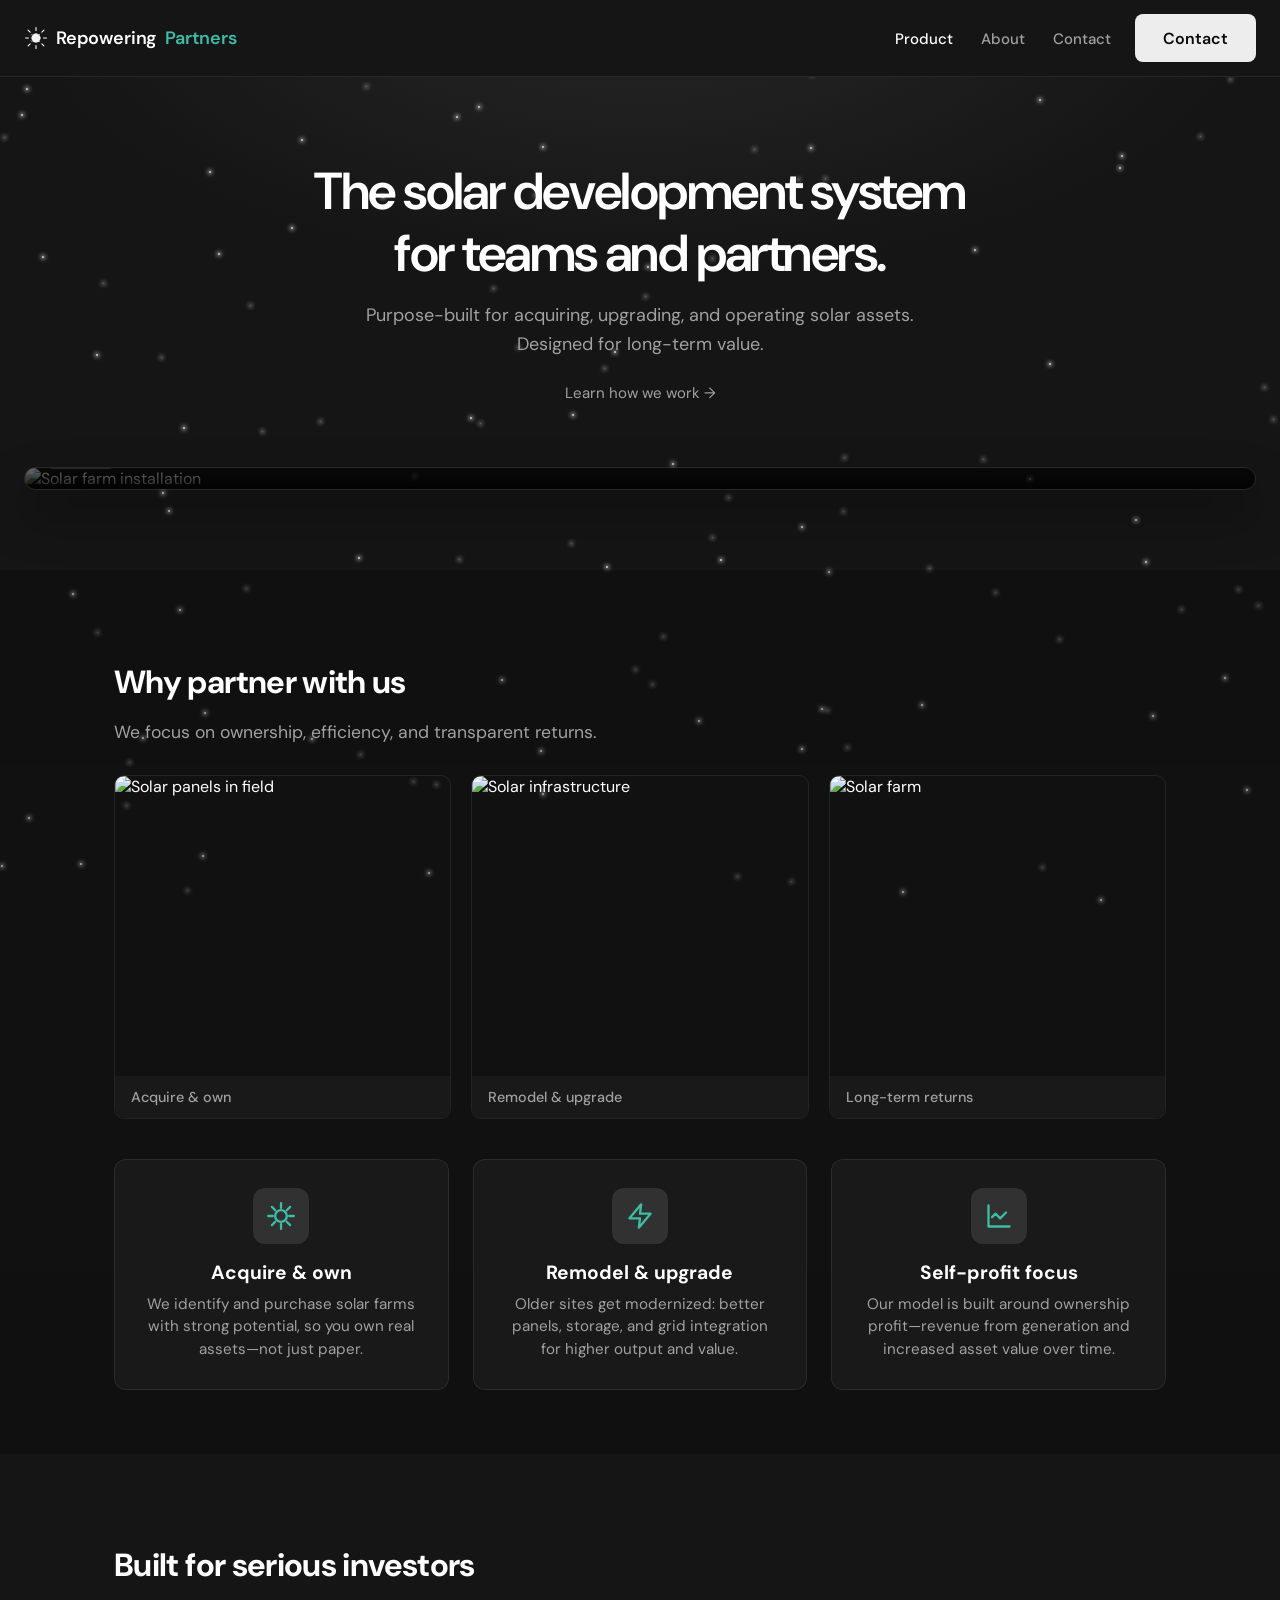
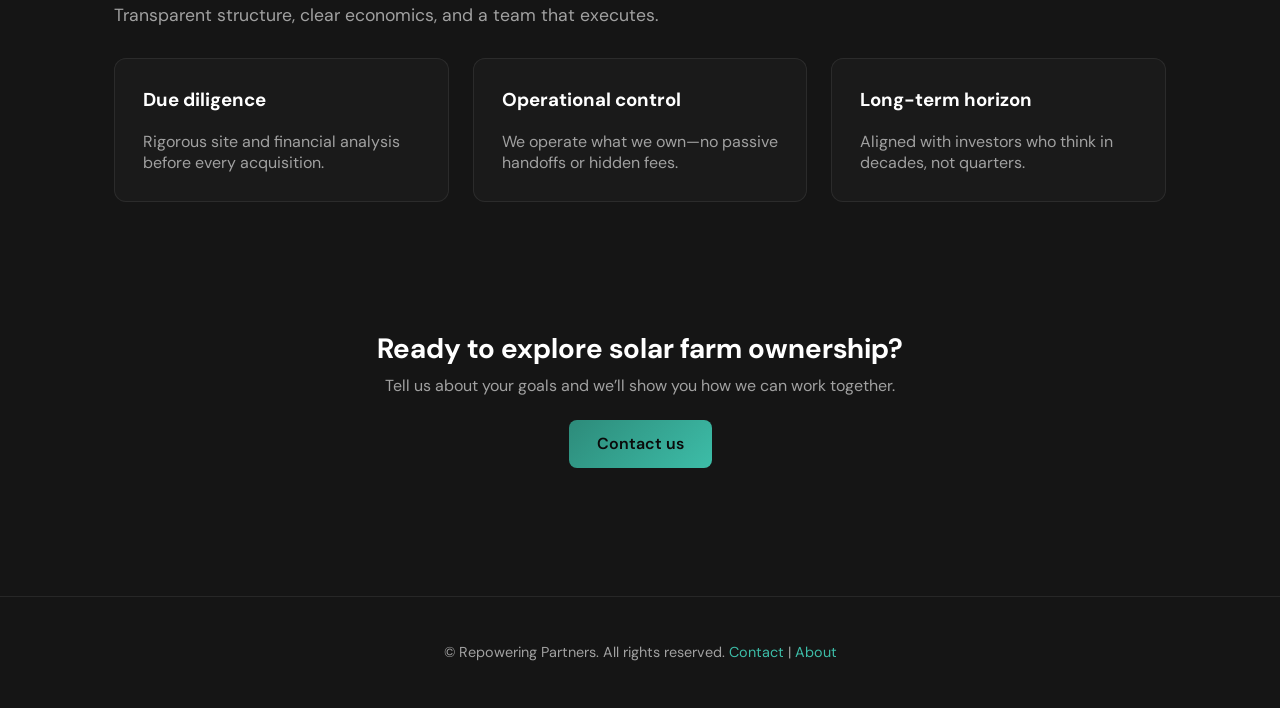
==== index.html @ 537f1bcd "Enhance UI with animations and improve responsiveness across pages. Updated hero sections and button" ====
<!DOCTYPE html>
<html lang="en">
<head>
  <meta charset="UTF-8" />
  <meta name="viewport" content="width=device-width, initial-scale=1.0" />
  <title>Repowering Partners — Own. Remodel. Profit.</title>
  <link rel="icon" type="image/svg+xml" href="favicon.svg" />
  <link rel="preconnect" href="https://fonts.googleapis.com" />
  <link rel="preconnect" href="https://fonts.gstatic.com" crossorigin />
  <link href="https://fonts.googleapis.com/css2?family=DM+Sans:ital,opsz,wght@0,9..40,400;0,9..40,500;0,9..40,600;0,9..40,700;1,9..40,400&display=swap" rel="stylesheet" />
  <link rel="stylesheet" href="css/styles.css" />
</head>
<body>
  <div class="starfield">
    <div class="stars" aria-hidden="true"></div>
  </div>

  <header class="navbar">
    <a href="index.html" class="navbar__brand">
      <img src="favicon.svg" alt="" class="navbar__logo" width="24" height="24" />
      Repowering <span>Partners</span>
    </a>
    <nav class="navbar__nav">
      <ul class="navbar__links">
        <li><a href="index.html">Product</a></li>
        <li><a href="about.html">About</a></li>
        <li><a href="contact.html">Contact</a></li>
      </ul>
      <a href="contact.html" class="btn btn--nav">Contact</a>
    </nav>
  </header>

  <main>
    <section class="hero hero--home">
      <div class="container container--narrow">
        <h1 class="hero__title animate-in">The solar development system for teams and partners.</h1>
        <p class="hero__subtitle animate-in animate-in--delay-1">
          Purpose-built for acquiring, upgrading, and operating solar assets. Designed for long-term value.
        </p>
        <a href="about.html" class="hero__link animate-in animate-in--delay-2">Learn how we work &rarr;</a>
      </div>
    </section>

    <section class="product-preview">
      <div class="container container--wide">
        <div class="product-preview__frame animate-on-scroll">
          <img src="https://images.unsplash.com/photo-1508514177221-188b1cf16e9d?w=1400&q=85" alt="Solar farm installation" class="product-preview__img" />
          <div class="product-preview__overlay">
            <div class="product-preview__caption">
              <span class="product-preview__badge">Portfolio</span>
              <strong>Acquire. Remodel. Operate.</strong> — Real assets, transparent returns.
            </div>
          </div>
        </div>
      </div>
    </section>

    <section class="section section--alt">
      <div class="container">
        <h2 class="section-title animate-on-scroll">Why partner with us</h2>
        <p class="section-subtitle animate-on-scroll animate-on-scroll--delay-1">We focus on ownership, efficiency, and transparent returns.</p>
        <div class="image-row">
          <figure class="image-card animate-on-scroll animate-on-scroll--stagger-0">
            <img src="https://images.unsplash.com/photo-1532601224476-15c79f2f7a51?w=900&q=85" alt="Solar panels in field" />
            <figcaption>Acquire &amp; own</figcaption>
          </figure>
          <figure class="image-card animate-on-scroll animate-on-scroll--stagger-1">
            <img src="https://images.unsplash.com/photo-1509391366360-2e959784a276?w=900&q=85" alt="Solar infrastructure" />
            <figcaption>Remodel &amp; upgrade</figcaption>
          </figure>
          <figure class="image-card animate-on-scroll animate-on-scroll--stagger-2">
            <img src="https://images.unsplash.com/photo-1508514177221-188b1cf16e9d?w=900&q=85" alt="Solar farm" />
            <figcaption>Long-term returns</figcaption>
          </figure>
        </div>
        <div class="grid-3">
          <div class="card feature-card animate-on-scroll animate-on-scroll--stagger-0">
            <div class="feature-card__icon" aria-hidden="true">
              <svg xmlns="http://www.w3.org/2000/svg" viewBox="0 0 24 24" fill="none" stroke="currentColor" stroke-width="2" stroke-linecap="round" stroke-linejoin="round"><circle cx="12" cy="12" r="5"/><path d="M12 1v4M12 19v4M4.22 4.22l2.83 2.83M16.95 16.95l2.83 2.83M1 12h4M19 12h4M4.22 19.78l2.83-2.83M16.95 7.05l2.83-2.83"/></svg>
            </div>
            <h3>Acquire & own</h3>
            <p>We identify and purchase solar farms with strong potential, so you own real assets—not just paper.</p>
          </div>
          <div class="card feature-card animate-on-scroll animate-on-scroll--stagger-1">
            <div class="feature-card__icon" aria-hidden="true">
              <svg xmlns="http://www.w3.org/2000/svg" viewBox="0 0 24 24" fill="none" stroke="currentColor" stroke-width="2" stroke-linecap="round" stroke-linejoin="round"><polygon points="13 2 3 14 12 14 11 22 21 10 12 10 13 2"/></svg>
            </div>
            <h3>Remodel & upgrade</h3>
            <p>Older sites get modernized: better panels, storage, and grid integration for higher output and value.</p>
          </div>
          <div class="card feature-card animate-on-scroll animate-on-scroll--stagger-2">
            <div class="feature-card__icon" aria-hidden="true">
              <svg xmlns="http://www.w3.org/2000/svg" viewBox="0 0 24 24" fill="none" stroke="currentColor" stroke-width="2" stroke-linecap="round" stroke-linejoin="round"><path d="M3 3v18h18"/><path d="M18 9l-5 5-4-4-3 3"/></svg>
            </div>
            <h3>Self-profit focus</h3>
            <p>Our model is built around ownership profit—revenue from generation and increased asset value over time.</p>
          </div>
        </div>
      </div>
    </section>

    <section class="section">
      <div class="container">
        <h2 class="section-title animate-on-scroll">Built for serious investors</h2>
        <p class="section-subtitle animate-on-scroll animate-on-scroll--delay-1">Transparent structure, clear economics, and a team that executes.</p>
        <div class="grid-3">
          <div class="card animate-on-scroll animate-on-scroll--stagger-0">
            <h3 style="margin-top: 0;">Due diligence</h3>
            <p style="color: var(--text-muted); margin: 0;">Rigorous site and financial analysis before every acquisition.</p>
          </div>
          <div class="card animate-on-scroll animate-on-scroll--stagger-1">
            <h3 style="margin-top: 0;">Operational control</h3>
            <p style="color: var(--text-muted); margin: 0;">We operate what we own—no passive handoffs or hidden fees.</p>
          </div>
          <div class="card animate-on-scroll animate-on-scroll--stagger-2">
            <h3 style="margin-top: 0;">Long-term horizon</h3>
            <p style="color: var(--text-muted); margin: 0;">Aligned with investors who think in decades, not quarters.</p>
          </div>
        </div>
      </div>
    </section>

    <section class="cta-strip">
      <div class="container">
        <h2 class="cta-strip__title animate-on-scroll">Ready to explore solar farm ownership?</h2>
        <p class="cta-strip__text animate-on-scroll animate-on-scroll--delay-1">Tell us about your goals and we’ll show you how we can work together.</p>
        <a href="contact.html" class="btn btn--primary animate-on-scroll animate-on-scroll--delay-2">Contact us</a>
      </div>
    </section>
  </main>

  <footer class="footer">
    <div class="container">
      <p>&copy; Repowering Partners. All rights reserved. <a href="contact.html">Contact</a> | <a href="about.html">About</a></p>
    </div>
  </footer>

  <script src="js/stars.js"></script>
  <script src="js/main.js"></script>
</body>
</html>
---- css/styles.css ----
/* ===== Design tokens (Linear-style dark) ===== */
:root {
  --bg: #151515;
  --bg-elevated: #1c1c1c;
  --bg-card: rgba(28, 28, 28, 0.85);
  --border: rgba(255, 255, 255, 0.08);
  --border-strong: rgba(255, 255, 255, 0.12);
  --text-primary: #ffffff;
  --text-muted: #a1a1a1;
  --accent: #e5e5e5;
  --accent-teal: #2d8b7a;
  --accent-teal-bright: #3dbda8;
  --btn-nav-bg: #ededed;
  --btn-nav-text: #0a0a0a;
  --star-color: rgba(255, 255, 255, 0.85);
  --star-dim: rgba(255, 255, 255, 0.4);
}

/* ===== Reset & base ===== */
*, *::before, *::after { box-sizing: border-box; }
html { scroll-behavior: smooth; }
body {
  margin: 0;
  font-family: 'DM Sans', 'Segoe UI', system-ui, -apple-system, sans-serif;
  background: var(--bg);
  color: var(--text-primary);
  min-height: 100vh;
  overflow-x: hidden;
}

/* ===== Animated starfield (moving stars) — kept as requested ===== */
.starfield {
  position: fixed;
  inset: 0;
  z-index: -2;
  background: var(--bg);
}

.starfield::before {
  content: '';
  position: absolute;
  inset: 0;
  z-index: -1;
  background: radial-gradient(ellipse 80% 50% at 50% 0%, rgba(40, 40, 40, 0.9) 0%, transparent 60%);
  pointer-events: none;
}

/* Stars container */
.stars {
  position: absolute;
  inset: 0;
  z-index: 0;
}

.star {
  position: absolute;
  width: 2px;
  height: 2px;
  background: var(--star-color);
  border-radius: 50%;
  animation: twinkle linear infinite, drift 25s ease-in-out infinite;
  box-shadow: 0 0 4px 1px var(--star-color);
}

.star.star--dim {
  background: var(--star-dim);
  width: 1px;
  height: 1px;
  animation: twinkle 4s linear 1s infinite, drift 35s ease-in-out infinite;
}

@keyframes twinkle {
  0%, 100% { opacity: 0.35; }
  50% { opacity: 1; }
}

@keyframes drift {
  0%, 100% { transform: translate(0, 0); }
  25% { transform: translate(3px, -2px); }
  50% { transform: translate(-2px, 2px); }
  75% { transform: translate(-3px, -1px); }
}

/* ===== Navbar (Linear-style) ===== */
.navbar {
  position: fixed;
  top: 0;
  left: 0;
  right: 0;
  z-index: 100;
  display: flex;
  align-items: center;
  justify-content: space-between;
  padding: 0.875rem 1.5rem;
  background: var(--bg);
  border-bottom: 1px solid var(--border);
  transition: background 0.2s ease;
}

.navbar.scrolled { background: rgba(21, 21, 21, 0.95); backdrop-filter: blur(10px); }

.navbar__brand {
  display: inline-flex;
  align-items: center;
  gap: 0.5rem;
  font-size: 1.125rem;
  font-weight: 600;
  color: var(--text-primary);
  text-decoration: none;
  letter-spacing: -0.01em;
  transition: opacity 0.2s ease;
}

.navbar__brand:hover {
  opacity: 0.9;
}

.navbar__logo {
  flex-shrink: 0;
  opacity: 0.95;
}

.navbar__brand span { color: var(--accent-teal-bright); }

.navbar__nav {
  display: flex;
  align-items: center;
  gap: 1.5rem;
}

.navbar__links {
  display: flex;
  gap: 1.75rem;
  list-style: none;
  margin: 0;
  padding: 0;
}

.navbar__links a {
  color: var(--text-muted);
  text-decoration: none;
  font-size: 0.9375rem;
  font-weight: 500;
  transition: color 0.22s ease;
}

.navbar__links a:hover,
.navbar__links a.active { color: var(--text-primary); }

.btn--nav {
  padding: 0.5rem 1rem;
  font-size: 0.875rem;
  font-weight: 500;
  background: var(--btn-nav-bg);
  color: var(--btn-nav-text);
  border-radius: 6px;
}

.btn--nav {
  transition: background 0.2s ease, color 0.2s ease;
}

.btn--nav:hover {
  background: #fff;
  color: var(--btn-nav-text);
  box-shadow: none;
  transform: none;
}

.navbar__links a:focus-visible,
.navbar__brand:focus-visible {
  outline: 2px solid var(--accent-teal-bright);
  outline-offset: 3px;
}

@media (max-width: 768px) {
  .navbar__nav { gap: 1rem; }
  .navbar__links { gap: 1rem; }
  .navbar__links li:first-child a { display: none; }
}

@media (max-width: 640px) {
  .navbar { padding: 0.75rem 1rem; }
  .navbar__brand { font-size: 1rem; }
  .navbar__logo { width: 20px; height: 20px; }
  .hero { padding: 3rem 0 4rem; }
  .section { padding: 3rem 0; }
  .cta-strip { padding: 3rem 1rem; }
}

/* ===== Animations (premium feel) ===== */
@keyframes fade-in-up {
  from {
    opacity: 0;
    transform: translateY(24px);
  }
  to {
    opacity: 1;
    transform: translateY(0);
  }
}

@keyframes fade-in {
  from { opacity: 0; }
  to { opacity: 1; }
}

/* Hero entrance — plays on load */
.animate-in {
  opacity: 0;
  animation: fade-in-up 0.8s cubic-bezier(0.22, 1, 0.36, 1) forwards;
}

.animate-in--delay-1 { animation-delay: 0.12s; }
.animate-in--delay-2 { animation-delay: 0.24s; }

/* Scroll-triggered reveal */
.animate-on-scroll {
  opacity: 0;
  transform: translateY(28px);
  transition: opacity 0.7s cubic-bezier(0.22, 1, 0.36, 1),
              transform 0.7s cubic-bezier(0.22, 1, 0.36, 1);
}

.animate-on-scroll.is-visible {
  opacity: 1;
  transform: translateY(0);
}

.animate-on-scroll--delay-1 { transition-delay: 0.08s; }
.animate-on-scroll--delay-2 { transition-delay: 0.16s; }

.animate-on-scroll--stagger-0 { transition-delay: 0s; }
.animate-on-scroll--stagger-1 { transition-delay: 0.1s; }
.animate-on-scroll--stagger-2 { transition-delay: 0.2s; }

/* ===== Main content area ===== */
main {
  padding-top: 80px;
  min-height: 100vh;
  padding-bottom: 4rem;
}

.container {
  max-width: 1100px;
  margin: 0 auto;
  padding: 0 1.5rem;
}

.container--narrow {
  max-width: 720px;
}

.container--wide {
  max-width: 1280px;
  padding: 0 1.5rem;
}

@media (min-width: 1400px) {
  .container--wide {
    max-width: 1400px;
  }
}

/* ===== Buttons ===== */
.btn {
  display: inline-block;
  padding: 0.85rem 1.75rem;
  font-weight: 600;
  text-decoration: none;
  border-radius: 8px;
  transition: transform 0.2s ease, box-shadow 0.2s ease;
  border: none;
  cursor: pointer;
  font-size: 1rem;
}

.btn--primary {
  background: linear-gradient(135deg, var(--accent-teal), var(--accent-teal-bright));
  color: #0a0a0a;
}

.btn {
  transition: transform 0.25s cubic-bezier(0.22, 1, 0.36, 1), box-shadow 0.25s ease;
}

.btn--primary:hover {
  transform: translateY(-3px);
  box-shadow: 0 12px 28px rgba(45, 139, 122, 0.4);
}

.btn--outline {
  background: transparent;
  color: var(--accent-teal-bright);
  border: 1px solid var(--border-strong);
}

.btn--outline:hover {
  background: rgba(255, 255, 255, 0.06);
  transform: translateY(-2px);
}

.btn:focus-visible {
  outline: 2px solid var(--accent-teal-bright);
  outline-offset: 3px;
}

/* ===== Cards ===== */
.card {
  background: var(--bg-card);
  border: 1px solid var(--border);
  border-radius: 12px;
  padding: 1.75rem;
  backdrop-filter: blur(8px);
  transition: border-color 0.25s ease, transform 0.35s cubic-bezier(0.22, 1, 0.36, 1), box-shadow 0.35s ease;
}

.card:hover {
  border-color: var(--border-strong);
  transform: translateY(-4px);
  box-shadow: 0 20px 40px rgba(0, 0, 0, 0.25);
}

/* ===== Section titles ===== */
.section-title {
  font-size: clamp(1.5rem, 3vw, 2rem);
  font-weight: 700;
  margin-bottom: 0.5rem;
  color: var(--text-primary);
  letter-spacing: -0.02em;
}

.section-subtitle {
  color: var(--text-muted);
  font-size: 1.1rem;
  margin-bottom: 2rem;
}

/* ===== Footer ===== */
.footer {
  padding: 2rem 1.5rem;
  text-align: center;
  border-top: 1px solid var(--border);
  background: var(--bg);
  color: var(--text-muted);
  font-size: 0.9rem;
}

.footer a { color: var(--accent-teal-bright); text-decoration: none; }
.footer a:hover { text-decoration: underline; }
.footer a:focus-visible { outline: 2px solid var(--accent-teal-bright); outline-offset: 2px; }

/* ===== Hero ===== */
.hero {
  padding: 4rem 0 5rem;
  text-align: center;
}

.hero--home {
  padding: 5rem 0 4rem;
}

.hero--home .hero__title {
  font-size: clamp(2rem, 4.5vw, 3.25rem);
  font-weight: 600;
  letter-spacing: -0.03em;
  line-height: 1.2;
}

.hero__badge {
  display: inline-block;
  padding: 0.4rem 1rem;
  background: rgba(255, 255, 255, 0.06);
  border: 1px solid var(--border);
  border-radius: 999px;
  font-size: 0.85rem;
  color: var(--text-muted);
  margin-bottom: 1.5rem;
  letter-spacing: 0.03em;
}

.hero__title {
  font-size: clamp(2rem, 4vw, 2.75rem);
  font-weight: 700;
  line-height: 1.15;
  margin: 0 0 1rem;
  max-width: 700px;
  margin-left: auto;
  margin-right: auto;
}

.hero__title span { color: var(--accent-teal-bright); }

.hero__subtitle {
  font-size: 1.125rem;
  color: var(--text-muted);
  max-width: 560px;
  margin: 0 auto 1.5rem;
  line-height: 1.6;
}

.hero__link {
  color: var(--text-muted);
  font-size: 0.9375rem;
  text-decoration: none;
  transition: color 0.25s ease, transform 0.25s ease;
  display: inline-block;
}

.hero__link:hover {
  color: var(--text-primary);
  transform: translateX(4px);
}

.hero__cta { display: flex; gap: 1rem; justify-content: center; flex-wrap: wrap; }

/* ===== Sections ===== */
.section {
  padding: 4rem 0;
}

.section--alt { background: rgba(0, 0, 0, 0.2); }

/* ===== Product preview (app-style block) ===== */
.product-preview {
  padding: 0 0 5rem;
}

.product-preview__frame {
  position: relative;
  border-radius: 12px;
  overflow: hidden;
  border: 1px solid var(--border);
  box-shadow: 0 24px 48px rgba(0, 0, 0, 0.4);
  transition: box-shadow 0.4s ease, border-color 0.3s ease;
}

.product-preview__frame:hover {
  box-shadow: 0 32px 64px rgba(0, 0, 0, 0.5);
  border-color: var(--border-strong);
}

.product-preview__img {
  display: block;
  width: 100%;
  height: auto;
  max-height: 480px;
  object-fit: cover;
  vertical-align: middle;
  transition: transform 0.6s cubic-bezier(0.22, 1, 0.36, 1);
}

.product-preview__frame:hover .product-preview__img {
  transform: scale(1.03);
}

@media (min-width: 1024px) {
  .product-preview__img {
    max-height: 560px;
  }
}

@media (min-width: 1280px) {
  .product-preview__img {
    max-height: 620px;
  }
}

.product-preview__overlay {
  position: absolute;
  bottom: 0;
  left: 0;
  right: 0;
  padding: 1.5rem 1.5rem 1.25rem;
  background: linear-gradient(to top, rgba(0, 0, 0, 0.85), transparent);
}

.product-preview__caption {
  font-size: 0.9375rem;
  color: var(--text-primary);
  max-width: 640px;
}

.product-preview__badge {
  display: inline-block;
  margin-right: 0.5rem;
  padding: 0.2rem 0.5rem;
  background: rgba(255, 255, 255, 0.12);
  border-radius: 4px;
  font-size: 0.75rem;
  color: var(--text-muted);
}

/* ===== Image row (feature images) ===== */
.image-row {
  display: grid;
  grid-template-columns: repeat(3, 1fr);
  gap: 1.25rem;
  margin-bottom: 2.5rem;
}

@media (max-width: 768px) {
  .image-row { grid-template-columns: 1fr; }
}

.image-card {
  margin: 0;
  border-radius: 10px;
  overflow: hidden;
  border: 1px solid var(--border);
  transition: transform 0.35s cubic-bezier(0.22, 1, 0.36, 1), box-shadow 0.35s ease;
}

.image-card:hover {
  transform: translateY(-4px);
  box-shadow: 0 16px 40px rgba(0, 0, 0, 0.35);
}

.image-card img {
  width: 100%;
  height: 200px;
  object-fit: cover;
  display: block;
  transition: transform 0.5s cubic-bezier(0.22, 1, 0.36, 1);
}

.image-card:hover img {
  transform: scale(1.06);
}

@media (min-width: 1024px) {
  .image-card img {
    height: 260px;
  }
}

@media (min-width: 1280px) {
  .image-card img {
    height: 300px;
  }
}

.image-card figcaption {
  padding: 0.75rem 1rem;
  font-size: 0.9rem;
  font-weight: 500;
  color: var(--text-muted);
  background: var(--bg-card);
}

.grid-3 {
  display: grid;
  grid-template-columns: repeat(auto-fit, minmax(280px, 1fr));
  gap: 1.5rem;
}

.feature-card {
  text-align: center;
}

.feature-card__icon {
  width: 56px;
  height: 56px;
  margin: 0 auto 1rem;
  background: rgba(255, 255, 255, 0.1);
  border-radius: 12px;
  display: flex;
  align-items: center;
  justify-content: center;
  color: var(--accent-teal-bright);
}

.feature-card__icon svg {
  width: 28px;
  height: 28px;
}

.feature-card h3 {
  font-size: 1.2rem;
  margin: 0 0 0.5rem;
  color: var(--text-primary);
}

.feature-card p {
  margin: 0;
  color: var(--text-muted);
  font-size: 0.95rem;
  line-height: 1.5;
}

/* ===== CTA strip ===== */
.cta-strip {
  text-align: center;
  padding: 4rem 1.5rem;
}

.cta-strip__title {
  font-size: 1.75rem;
  margin: 0 0 0.5rem;
}

.cta-strip__text {
  color: var(--text-muted);
  margin: 0 0 1.5rem;
}

.cta-strip {
  background: transparent;
}

/* ===== Contact form ===== */
.form-group {
  margin-bottom: 1.25rem;
}

.form-group label {
  display: block;
  margin-bottom: 0.4rem;
  font-weight: 500;
  color: var(--text-primary);
}

.form-group input,
.form-group textarea {
  width: 100%;
  padding: 0.75rem 1rem;
  background: var(--bg-elevated);
  border: 1px solid var(--border);
  border-radius: 8px;
  color: var(--text-primary);
  font-size: 1rem;
  font-family: inherit;
}

.form-group input:focus,
.form-group textarea:focus {
  outline: none;
  border-color: var(--accent-teal-bright);
  box-shadow: 0 0 0 3px rgba(45, 139, 122, 0.2);
}

.form-group textarea { min-height: 140px; resize: vertical; }

.form-group input::placeholder,
.form-group textarea::placeholder { color: var(--text-muted); opacity: 0.8; }

.contact-info {
  margin-top: 2rem;
}

.contact-info p {
  margin: 0.5rem 0;
  color: var(--text-muted);
}


/* ===== About content ===== */
.about-hero-image {
  margin: 0 auto 2.5rem;
  border-radius: 12px;
  overflow: hidden;
  border: 1px solid var(--border);
  max-width: 900px;
}

.about-hero-image img {
  width: 100%;
  height: auto;
  max-height: 400px;
  object-fit: cover;
  display: block;
  transition: transform 0.6s cubic-bezier(0.22, 1, 0.36, 1);
}

.about-hero-image:hover img {
  transform: scale(1.02);
}

@media (min-width: 1024px) {
  .about-hero-image { max-width: 100%; }
  .about-hero-image img { max-height: 480px; }
}

@media (min-width: 1280px) {
  .about-hero-image img { max-height: 520px; }
}

.about-intro {
  max-width: 720px;
  margin: 0 auto 3rem;
  font-size: 1.1rem;
  line-height: 1.7;
  color: var(--text-muted);
}

.about-intro p { margin: 0 0 1rem; }

.values-list {
  list-style: none;
  padding: 0;
  margin: 2rem 0 0;
}

.values-list li {
  padding: 1rem 0;
  border-bottom: 1px solid var(--card-border);
  display: flex;
  align-items: flex-start;
  gap: 1rem;
}

.values-list li:last-child { border-bottom: none; }

.values-list strong { color: var(--accent-teal-bright); min-width: 140px; }
.values-list span { color: var(--text-muted); }
.values-list li { border-bottom-color: var(--border); }

.contact-info a { color: var(--accent-teal-bright); }
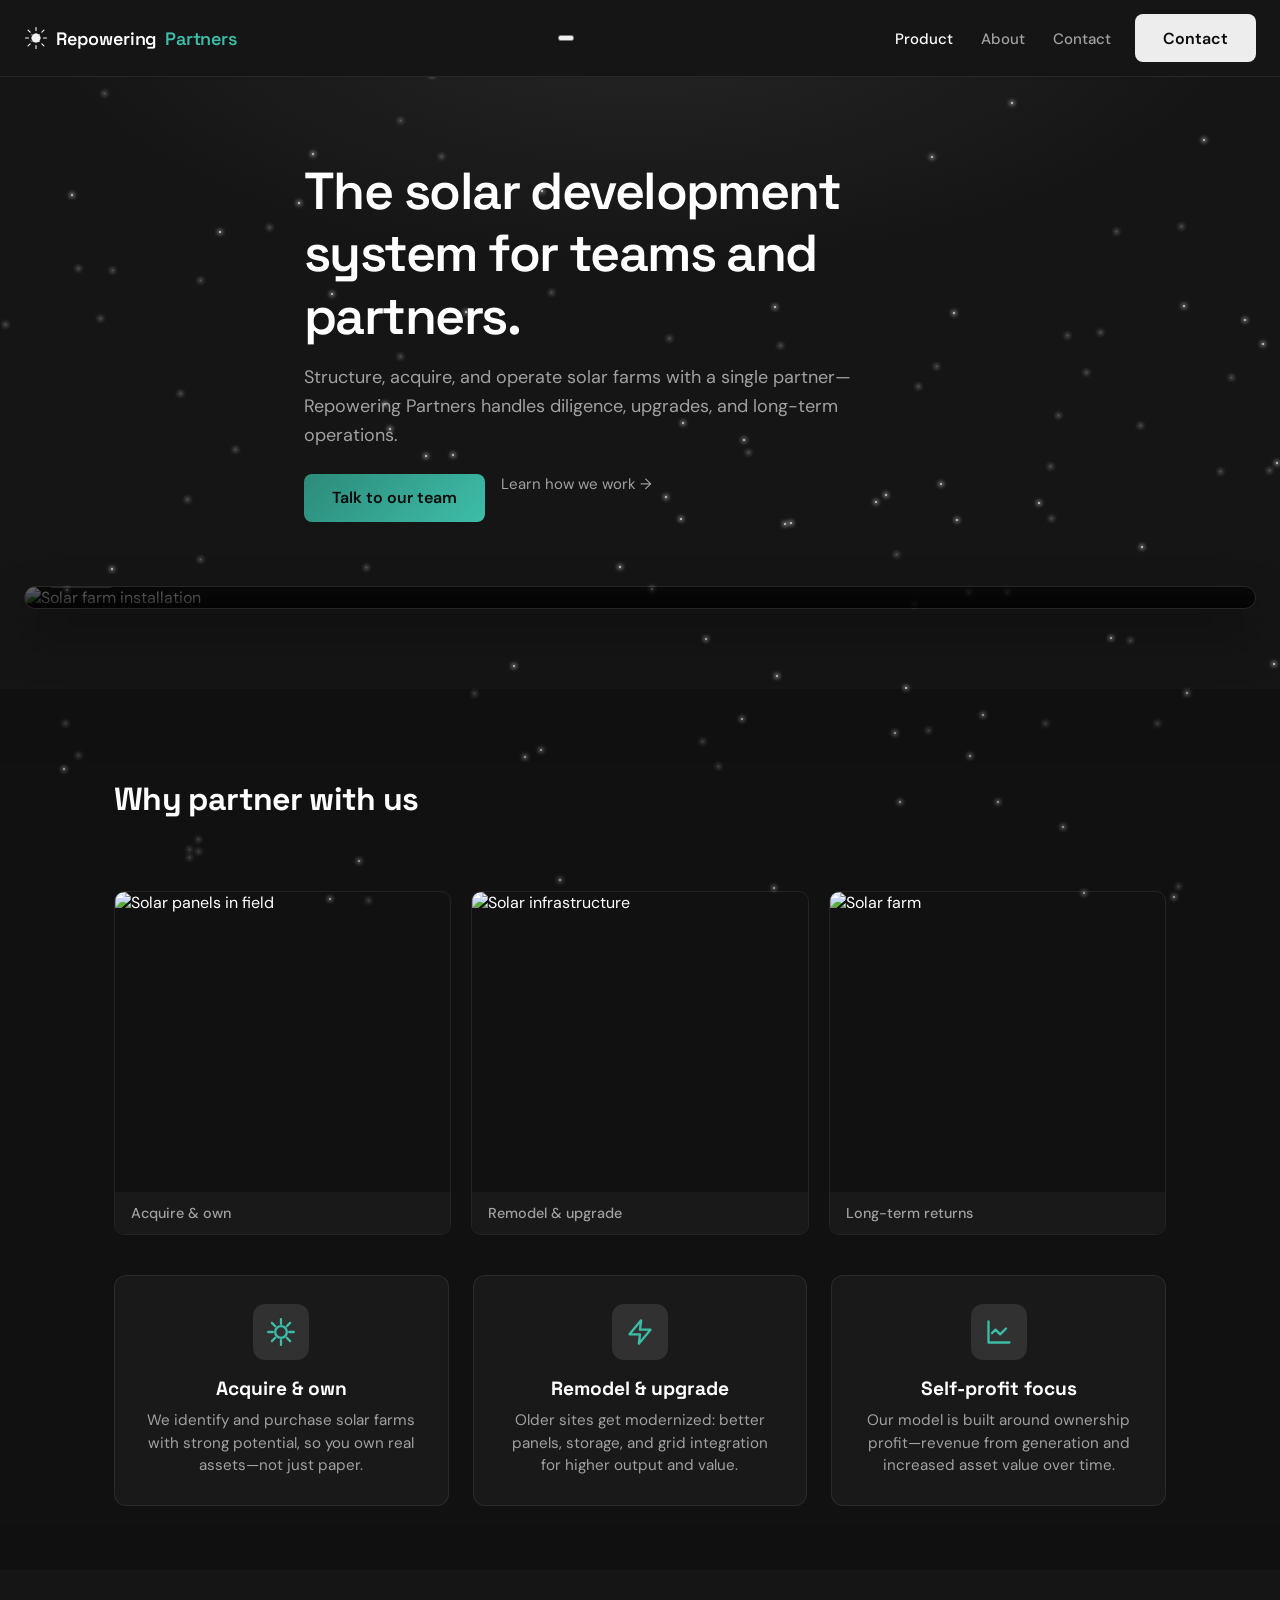
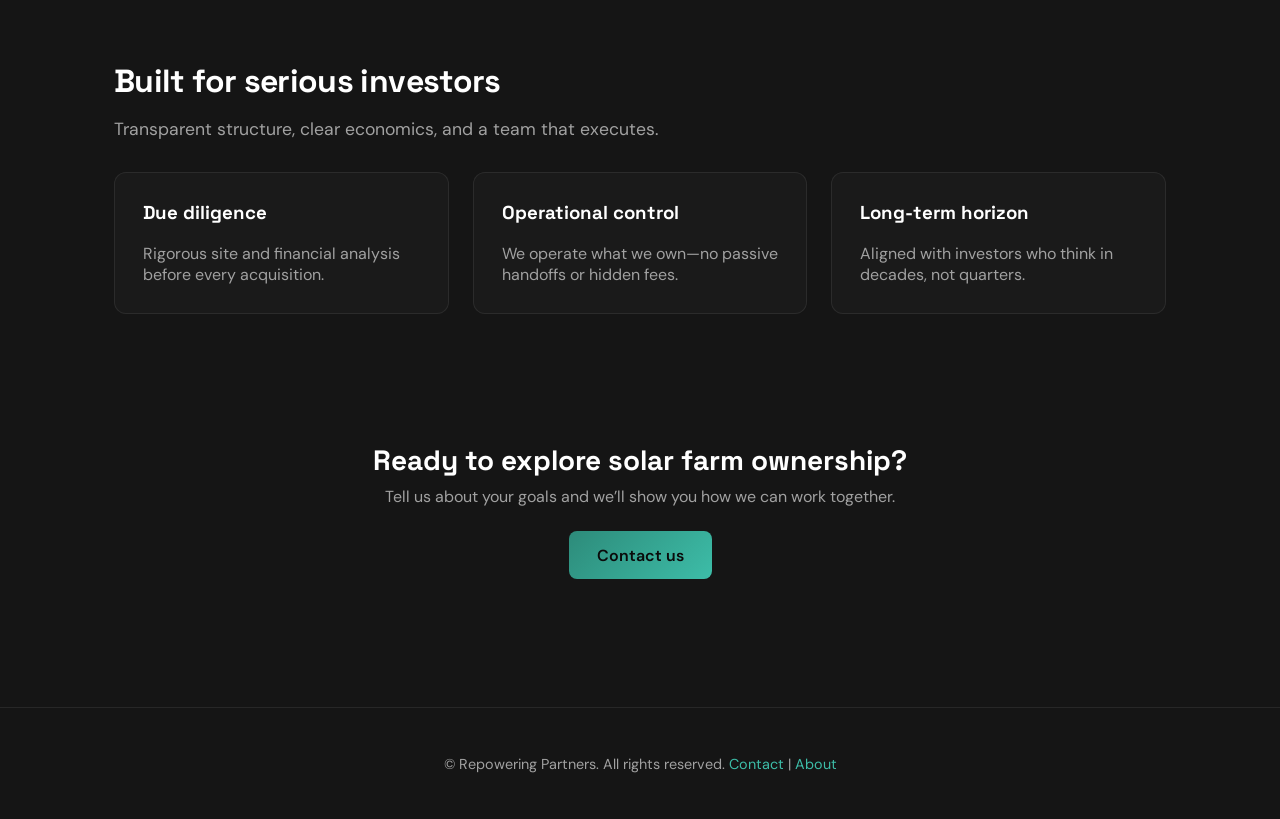
==== commit 6a850e11: "Enhance navigation and typography across pages. Added Space Grotesk font, implemented mobile navigat" ====
--- a/index.html
+++ b/index.html
@@ -8,6 +8,7 @@
   <link rel="preconnect" href="https://fonts.googleapis.com" />
   <link rel="preconnect" href="https://fonts.gstatic.com" crossorigin />
   <link href="https://fonts.googleapis.com/css2?family=DM+Sans:ital,opsz,wght@0,9..40,400;0,9..40,500;0,9..40,600;0,9..40,700;1,9..40,400&display=swap" rel="stylesheet" />
+  <link href="https://fonts.googleapis.com/css2?family=Space+Grotesk:wght@400;500;600;700&display=swap" rel="stylesheet" />
   <link rel="stylesheet" href="css/styles.css" />
 </head>
 <body>
@@ -20,7 +21,18 @@
       <img src="favicon.svg" alt="" class="navbar__logo" width="24" height="24" />
       Repowering <span>Partners</span>
     </a>
-    <nav class="navbar__nav">
+    <button
+      class="navbar__toggle"
+      type="button"
+      aria-label="Toggle navigation"
+      aria-expanded="false"
+      aria-controls="main-nav"
+    >
+      <span class="navbar__toggle-bar"></span>
+      <span class="navbar__toggle-bar"></span>
+      <span class="navbar__toggle-bar"></span>
+    </button>
+    <nav class="navbar__nav" id="main-nav" aria-label="Main navigation">
       <ul class="navbar__links">
         <li><a href="index.html">Product</a></li>
         <li><a href="about.html">About</a></li>
@@ -35,16 +47,19 @@
       <div class="container container--narrow">
         <h1 class="hero__title animate-in">The solar development system for teams and partners.</h1>
         <p class="hero__subtitle animate-in animate-in--delay-1">
-          Purpose-built for acquiring, upgrading, and operating solar assets. Designed for long-term value.
+          Structure, acquire, and operate solar farms with a single partner—Repowering Partners handles diligence, upgrades, and long-term operations.
         </p>
-        <a href="about.html" class="hero__link animate-in animate-in--delay-2">Learn how we work &rarr;</a>
+        <div class="hero__cta">
+          <a href="contact.html" class="btn btn--primary animate-in animate-in--delay-2">Talk to our team</a>
+          <a href="about.html" class="hero__link animate-in animate-in--delay-2">Learn how we work &rarr;</a>
+        </div>
       </div>
     </section>
 
     <section class="product-preview">
       <div class="container container--wide">
         <div class="product-preview__frame animate-on-scroll">
-          <img src="https://images.unsplash.com/photo-1508514177221-188b1cf16e9d?w=1400&q=85" alt="Solar farm installation" class="product-preview__img" />
+          <img src="https://images.unsplash.com/photo-1508514177221-188b1cf16e9d?w=1400&q=85" alt="Solar farm installation" class="product-preview__img" decoding="async" />
           <div class="product-preview__overlay">
             <div class="product-preview__caption">
               <span class="product-preview__badge">Portfolio</span>
@@ -61,15 +76,15 @@
         <p class="section-subtitle animate-on-scroll animate-on-scroll--delay-1">We focus on ownership, efficiency, and transparent returns.</p>
         <div class="image-row">
           <figure class="image-card animate-on-scroll animate-on-scroll--stagger-0">
-            <img src="https://images.unsplash.com/photo-1532601224476-15c79f2f7a51?w=900&q=85" alt="Solar panels in field" />
+            <img src="https://images.unsplash.com/photo-1532601224476-15c79f2f7a51?w=900&q=85" alt="Solar panels in field" loading="lazy" decoding="async" />
             <figcaption>Acquire &amp; own</figcaption>
           </figure>
           <figure class="image-card animate-on-scroll animate-on-scroll--stagger-1">
-            <img src="https://images.unsplash.com/photo-1509391366360-2e959784a276?w=900&q=85" alt="Solar infrastructure" />
+            <img src="https://images.unsplash.com/photo-1509391366360-2e959784a276?w=900&q=85" alt="Solar infrastructure" loading="lazy" decoding="async" />
             <figcaption>Remodel &amp; upgrade</figcaption>
           </figure>
           <figure class="image-card animate-on-scroll animate-on-scroll--stagger-2">
-            <img src="https://images.unsplash.com/photo-1508514177221-188b1cf16e9d?w=900&q=85" alt="Solar farm" />
+            <img src="https://images.unsplash.com/photo-1508514177221-188b1cf16e9d?w=900&q=85" alt="Solar farm" loading="lazy" decoding="async" />
             <figcaption>Long-term returns</figcaption>
           </figure>
         </div>
@@ -135,7 +150,7 @@
     </div>
   </footer>
 
-  <script src="js/stars.js"></script>
-  <script src="js/main.js"></script>
+  <script src="js/stars.js" defer></script>
+  <script src="js/main.js" defer></script>
 </body>
 </html>
--- a/css/styles.css
+++ b/css/styles.css
@@ -5,6 +5,7 @@
   --bg-card: rgba(28, 28, 28, 0.85);
   --border: rgba(255, 255, 255, 0.08);
   --border-strong: rgba(255, 255, 255, 0.12);
+  --card-border: var(--border);
   --text-primary: #ffffff;
   --text-muted: #a1a1a1;
   --accent: #e5e5e5;
@@ -26,6 +27,15 @@
   color: var(--text-primary);
   min-height: 100vh;
   overflow-x: hidden;
+}
+
+/* Display typography for headings / brand */
+h1, h2, h3,
+.hero__title,
+.section-title,
+.cta-strip__title,
+.navbar__brand {
+  font-family: 'Space Grotesk', system-ui, -apple-system, sans-serif;
 }
 
 /* ===== Animated starfield (moving stars) — kept as requested ===== */
@@ -269,19 +279,15 @@
   font-weight: 600;
   text-decoration: none;
   border-radius: 8px;
-  transition: transform 0.2s ease, box-shadow 0.2s ease;
   border: none;
   cursor: pointer;
   font-size: 1rem;
+  transition: transform 0.25s cubic-bezier(0.22, 1, 0.36, 1), box-shadow 0.25s ease;
 }
 
 .btn--primary {
   background: linear-gradient(135deg, var(--accent-teal), var(--accent-teal-bright));
   color: #0a0a0a;
-}
-
-.btn {
-  transition: transform 0.25s cubic-bezier(0.22, 1, 0.36, 1), box-shadow 0.25s ease;
 }
 
 .btn--primary:hover {
@@ -328,12 +334,21 @@
   margin-bottom: 0.5rem;
   color: var(--text-primary);
   letter-spacing: -0.02em;
+  max-width: 40rem;
 }
 
 .section-subtitle {
   color: var(--text-muted);
   font-size: 1.1rem;
   margin-bottom: 2rem;
+  max-width: 40rem;
+}
+
+@media (min-width: 768px) {
+  .section-title,
+  .section-subtitle {
+    text-align: left;
+  }
 }
 
 /* ===== Footer ===== */
@@ -399,6 +414,24 @@
   line-height: 1.6;
 }
 
+@media (min-width: 768px) {
+  .hero {
+    text-align: left;
+  }
+
+  .hero__badge,
+  .hero__title,
+  .hero__subtitle,
+  .hero__link {
+    margin-left: 0;
+    margin-right: auto;
+  }
+
+  .hero__cta {
+    justify-content: flex-start;
+  }
+}
+
 .hero__link {
   color: var(--text-muted);
   font-size: 0.9375rem;
@@ -412,7 +445,12 @@
   transform: translateX(4px);
 }
 
-.hero__cta { display: flex; gap: 1rem; justify-content: center; flex-wrap: wrap; }
+.hero__cta {
+  display: flex;
+  gap: 1rem;
+  justify-content: center;
+  flex-wrap: wrap;
+}
 
 /* ===== Sections ===== */
 .section {
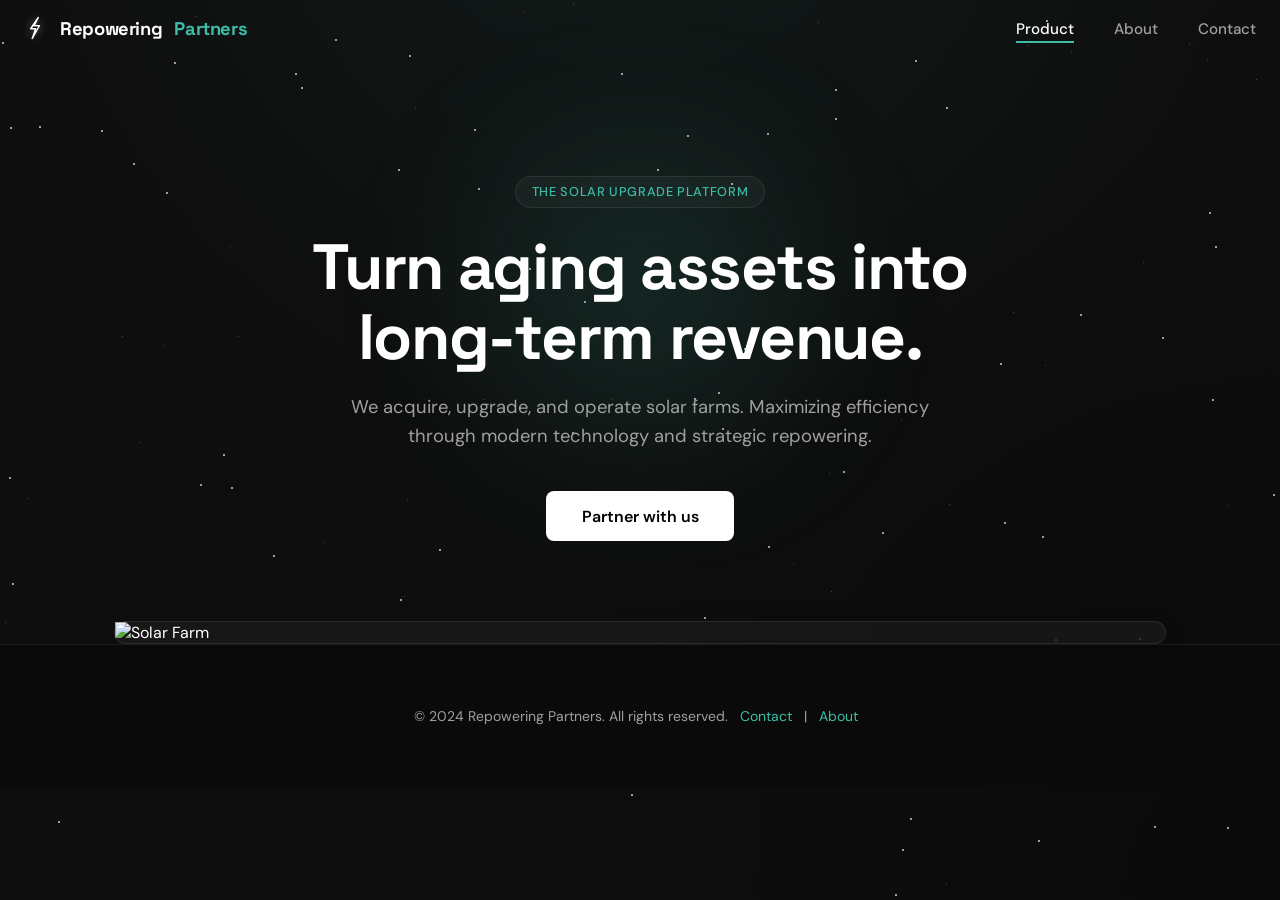
==== commit 94db0d1a: "t" ====
--- a/index.html
+++ b/index.html
@@ -3,12 +3,11 @@
 <head>
   <meta charset="UTF-8" />
   <meta name="viewport" content="width=device-width, initial-scale=1.0" />
-  <title>Repowering Partners — Own. Remodel. Profit.</title>
+  <title>Repowering Partners</title>
   <link rel="icon" type="image/svg+xml" href="favicon.svg" />
   <link rel="preconnect" href="https://fonts.googleapis.com" />
   <link rel="preconnect" href="https://fonts.gstatic.com" crossorigin />
-  <link href="https://fonts.googleapis.com/css2?family=DM+Sans:ital,opsz,wght@0,9..40,400;0,9..40,500;0,9..40,600;0,9..40,700;1,9..40,400&display=swap" rel="stylesheet" />
-  <link href="https://fonts.googleapis.com/css2?family=Space+Grotesk:wght@400;500;600;700&display=swap" rel="stylesheet" />
+  <link href="https://fonts.googleapis.com/css2?family=DM+Sans:wght@400;500;600;700&family=Space+Grotesk:wght@500;700&display=swap" rel="stylesheet" />
   <link rel="stylesheet" href="css/styles.css" />
 </head>
 <body>
@@ -21,136 +20,56 @@
       <img src="favicon.svg" alt="" class="navbar__logo" width="24" height="24" />
       Repowering <span>Partners</span>
     </a>
-    <button
-      class="navbar__toggle"
-      type="button"
-      aria-label="Toggle navigation"
-      aria-expanded="false"
-      aria-controls="main-nav"
-    >
+    <button class="navbar__toggle" type="button" aria-label="Toggle navigation">
       <span class="navbar__toggle-bar"></span>
       <span class="navbar__toggle-bar"></span>
       <span class="navbar__toggle-bar"></span>
     </button>
-    <nav class="navbar__nav" id="main-nav" aria-label="Main navigation">
+    <nav class="navbar__nav" id="main-nav">
+      <!-- Cleaned up list: No dots, no extra button outside the list -->
       <ul class="navbar__links">
         <li><a href="index.html">Product</a></li>
         <li><a href="about.html">About</a></li>
         <li><a href="contact.html">Contact</a></li>
       </ul>
-      <a href="contact.html" class="btn btn--nav">Contact</a>
     </nav>
   </header>
 
   <main>
     <section class="hero hero--home">
-      <div class="container container--narrow">
-        <h1 class="hero__title animate-in">The solar development system for teams and partners.</h1>
-        <p class="hero__subtitle animate-in animate-in--delay-1">
-          Structure, acquire, and operate solar farms with a single partner—Repowering Partners handles diligence, upgrades, and long-term operations.
+      <div class="container">
+        <span class="hero__badge animate-in">The Solar Upgrade Platform</span>
+        <h1 class="hero__title animate-in animate-in--delay-1">
+          Turn aging assets into <br />
+          <span>long-term revenue.</span>
+        </h1>
+        <p class="hero__subtitle animate-in animate-in--delay-2">
+          We acquire, upgrade, and operate solar farms. Maximizing efficiency 
+          through modern technology and strategic repowering.
         </p>
-        <div class="hero__cta">
-          <a href="contact.html" class="btn btn--primary animate-in animate-in--delay-2">Talk to our team</a>
-          <a href="about.html" class="hero__link animate-in animate-in--delay-2">Learn how we work &rarr;</a>
+        <div class="hero__cta animate-in animate-in--delay-2">
+          <a href="contact.html" class="btn btn--primary">Partner with us</a>
         </div>
       </div>
     </section>
 
-    <section class="product-preview">
-      <div class="container container--wide">
-        <div class="product-preview__frame animate-on-scroll">
-          <img src="https://images.unsplash.com/photo-1508514177221-188b1cf16e9d?w=1400&q=85" alt="Solar farm installation" class="product-preview__img" decoding="async" />
-          <div class="product-preview__overlay">
-            <div class="product-preview__caption">
-              <span class="product-preview__badge">Portfolio</span>
-              <strong>Acquire. Remodel. Operate.</strong> — Real assets, transparent returns.
-            </div>
-          </div>
-        </div>
-      </div>
-    </section>
-
-    <section class="section section--alt">
-      <div class="container">
-        <h2 class="section-title animate-on-scroll">Why partner with us</h2>
-        <p class="section-subtitle animate-on-scroll animate-on-scroll--delay-1">We focus on ownership, efficiency, and transparent returns.</p>
-        <div class="image-row">
-          <figure class="image-card animate-on-scroll animate-on-scroll--stagger-0">
-            <img src="https://images.unsplash.com/photo-1532601224476-15c79f2f7a51?w=900&q=85" alt="Solar panels in field" loading="lazy" decoding="async" />
-            <figcaption>Acquire &amp; own</figcaption>
-          </figure>
-          <figure class="image-card animate-on-scroll animate-on-scroll--stagger-1">
-            <img src="https://images.unsplash.com/photo-1509391366360-2e959784a276?w=900&q=85" alt="Solar infrastructure" loading="lazy" decoding="async" />
-            <figcaption>Remodel &amp; upgrade</figcaption>
-          </figure>
-          <figure class="image-card animate-on-scroll animate-on-scroll--stagger-2">
-            <img src="https://images.unsplash.com/photo-1508514177221-188b1cf16e9d?w=900&q=85" alt="Solar farm" loading="lazy" decoding="async" />
-            <figcaption>Long-term returns</figcaption>
-          </figure>
-        </div>
-        <div class="grid-3">
-          <div class="card feature-card animate-on-scroll animate-on-scroll--stagger-0">
-            <div class="feature-card__icon" aria-hidden="true">
-              <svg xmlns="http://www.w3.org/2000/svg" viewBox="0 0 24 24" fill="none" stroke="currentColor" stroke-width="2" stroke-linecap="round" stroke-linejoin="round"><circle cx="12" cy="12" r="5"/><path d="M12 1v4M12 19v4M4.22 4.22l2.83 2.83M16.95 16.95l2.83 2.83M1 12h4M19 12h4M4.22 19.78l2.83-2.83M16.95 7.05l2.83-2.83"/></svg>
-            </div>
-            <h3>Acquire & own</h3>
-            <p>We identify and purchase solar farms with strong potential, so you own real assets—not just paper.</p>
-          </div>
-          <div class="card feature-card animate-on-scroll animate-on-scroll--stagger-1">
-            <div class="feature-card__icon" aria-hidden="true">
-              <svg xmlns="http://www.w3.org/2000/svg" viewBox="0 0 24 24" fill="none" stroke="currentColor" stroke-width="2" stroke-linecap="round" stroke-linejoin="round"><polygon points="13 2 3 14 12 14 11 22 21 10 12 10 13 2"/></svg>
-            </div>
-            <h3>Remodel & upgrade</h3>
-            <p>Older sites get modernized: better panels, storage, and grid integration for higher output and value.</p>
-          </div>
-          <div class="card feature-card animate-on-scroll animate-on-scroll--stagger-2">
-            <div class="feature-card__icon" aria-hidden="true">
-              <svg xmlns="http://www.w3.org/2000/svg" viewBox="0 0 24 24" fill="none" stroke="currentColor" stroke-width="2" stroke-linecap="round" stroke-linejoin="round"><path d="M3 3v18h18"/><path d="M18 9l-5 5-4-4-3 3"/></svg>
-            </div>
-            <h3>Self-profit focus</h3>
-            <p>Our model is built around ownership profit—revenue from generation and increased asset value over time.</p>
-          </div>
-        </div>
-      </div>
-    </section>
-
+    <!-- Example Product Preview Section -->
     <section class="section">
       <div class="container">
-        <h2 class="section-title animate-on-scroll">Built for serious investors</h2>
-        <p class="section-subtitle animate-on-scroll animate-on-scroll--delay-1">Transparent structure, clear economics, and a team that executes.</p>
-        <div class="grid-3">
-          <div class="card animate-on-scroll animate-on-scroll--stagger-0">
-            <h3 style="margin-top: 0;">Due diligence</h3>
-            <p style="color: var(--text-muted); margin: 0;">Rigorous site and financial analysis before every acquisition.</p>
-          </div>
-          <div class="card animate-on-scroll animate-on-scroll--stagger-1">
-            <h3 style="margin-top: 0;">Operational control</h3>
-            <p style="color: var(--text-muted); margin: 0;">We operate what we own—no passive handoffs or hidden fees.</p>
-          </div>
-          <div class="card animate-on-scroll animate-on-scroll--stagger-2">
-            <h3 style="margin-top: 0;">Long-term horizon</h3>
-            <p style="color: var(--text-muted); margin: 0;">Aligned with investors who think in decades, not quarters.</p>
-          </div>
+        <div class="product-preview__frame animate-in animate-in--delay-2">
+           <img src="https://images.unsplash.com/photo-1509391366360-2e959784a276?w=1200&q=80" alt="Solar Farm" class="product-preview__img" style="width:100%; display:block;">
         </div>
-      </div>
-    </section>
-
-    <section class="cta-strip">
-      <div class="container">
-        <h2 class="cta-strip__title animate-on-scroll">Ready to explore solar farm ownership?</h2>
-        <p class="cta-strip__text animate-on-scroll animate-on-scroll--delay-1">Tell us about your goals and we’ll show you how we can work together.</p>
-        <a href="contact.html" class="btn btn--primary animate-on-scroll animate-on-scroll--delay-2">Contact us</a>
       </div>
     </section>
   </main>
 
   <footer class="footer">
     <div class="container">
-      <p>&copy; Repowering Partners. All rights reserved. <a href="contact.html">Contact</a> | <a href="about.html">About</a></p>
+      <p>&copy; 2024 Repowering Partners. All rights reserved. <a href="contact.html">Contact</a> | <a href="about.html">About</a></p>
     </div>
   </footer>
 
   <script src="js/stars.js" defer></script>
   <script src="js/main.js" defer></script>
 </body>
-</html>
+</html>
--- a/css/styles.css
+++ b/css/styles.css
@@ -1,66 +1,63 @@
-/* ===== Design tokens (Linear-style dark) ===== */
+/* ===== Design tokens (Polished Dark) ===== */
 :root {
-  --bg: #151515;
-  --bg-elevated: #1c1c1c;
-  --bg-card: rgba(28, 28, 28, 0.85);
+  --bg: #0e0e0e;
+  --bg-elevated: #161616;
+  --bg-card: rgba(30, 30, 30, 0.6); /* More transparent for glass effect */
   --border: rgba(255, 255, 255, 0.08);
-  --border-strong: rgba(255, 255, 255, 0.12);
-  --card-border: var(--border);
+  --border-strong: rgba(255, 255, 255, 0.15);
   --text-primary: #ffffff;
-  --text-muted: #a1a1a1;
-  --accent: #e5e5e5;
-  --accent-teal: #2d8b7a;
+  --text-muted: #a0a0a0;
+  
+  /* Polished Accent Colors */
+  --accent-teal: #1f6b5e;
   --accent-teal-bright: #3dbda8;
-  --btn-nav-bg: #ededed;
-  --btn-nav-text: #0a0a0a;
-  --star-color: rgba(255, 255, 255, 0.85);
-  --star-dim: rgba(255, 255, 255, 0.4);
+  --accent-glow: rgba(61, 189, 168, 0.25);
+  
+  --star-color: rgba(255, 255, 255, 0.8);
+  --star-dim: rgba(255, 255, 255, 0.3);
 }
 
 /* ===== Reset & base ===== */
 *, *::before, *::after { box-sizing: border-box; }
 html { scroll-behavior: smooth; }
+
 body {
   margin: 0;
-  font-family: 'DM Sans', 'Segoe UI', system-ui, -apple-system, sans-serif;
+  font-family: 'DM Sans', system-ui, -apple-system, sans-serif;
   background: var(--bg);
   color: var(--text-primary);
   min-height: 100vh;
   overflow-x: hidden;
-}
-
-/* Display typography for headings / brand */
-h1, h2, h3,
-.hero__title,
-.section-title,
-.cta-strip__title,
-.navbar__brand {
-  font-family: 'Space Grotesk', system-ui, -apple-system, sans-serif;
-}
-
-/* ===== Animated starfield (moving stars) — kept as requested ===== */
+  -webkit-font-smoothing: antialiased;
+}
+
+/* Typography Polish */
+h1, h2, h3, .hero__title, .section-title, .navbar__brand {
+  font-family: 'Space Grotesk', system-ui, sans-serif;
+  letter-spacing: -0.02em;
+}
+
+/* ===== Animated Starfield ===== */
 .starfield {
   position: fixed;
   inset: 0;
   z-index: -2;
   background: var(--bg);
-}
-
+  pointer-events: none;
+}
+
+/* Added a subtle gradient mesh behind stars for depth */
 .starfield::before {
   content: '';
   position: absolute;
   inset: 0;
   z-index: -1;
-  background: radial-gradient(ellipse 80% 50% at 50% 0%, rgba(40, 40, 40, 0.9) 0%, transparent 60%);
-  pointer-events: none;
-}
-
-/* Stars container */
-.stars {
-  position: absolute;
-  inset: 0;
-  z-index: 0;
-}
+  background: 
+    radial-gradient(circle at 50% -20%, rgba(61, 189, 168, 0.08) 0%, transparent 50%),
+    radial-gradient(circle at 100% 100%, rgba(10, 10, 10, 1) 0%, transparent 50%);
+}
+
+.stars { position: absolute; inset: 0; }
 
 .star {
   position: absolute;
@@ -68,30 +65,26 @@
   height: 2px;
   background: var(--star-color);
   border-radius: 50%;
-  animation: twinkle linear infinite, drift 25s ease-in-out infinite;
-  box-shadow: 0 0 4px 1px var(--star-color);
+  animation: twinkle linear infinite, drift 40s ease-in-out infinite;
 }
 
 .star.star--dim {
   background: var(--star-dim);
   width: 1px;
   height: 1px;
-  animation: twinkle 4s linear 1s infinite, drift 35s ease-in-out infinite;
+  animation: twinkle 5s linear infinite;
 }
 
 @keyframes twinkle {
-  0%, 100% { opacity: 0.35; }
+  0%, 100% { opacity: 0.3; }
   50% { opacity: 1; }
 }
-
 @keyframes drift {
-  0%, 100% { transform: translate(0, 0); }
-  25% { transform: translate(3px, -2px); }
-  50% { transform: translate(-2px, 2px); }
-  75% { transform: translate(-3px, -1px); }
-}
-
-/* ===== Navbar (Linear-style) ===== */
+  0% { transform: translateY(0); }
+  100% { transform: translateY(-50px); }
+}
+
+/* ===== Navbar (Cleaned Up) ===== */
 .navbar {
   position: fixed;
   top: 0;
@@ -101,656 +94,276 @@
   display: flex;
   align-items: center;
   justify-content: space-between;
-  padding: 0.875rem 1.5rem;
-  background: var(--bg);
+  padding: 1rem 1.5rem;
+  background: rgba(14, 14, 14, 0.0);
+  border-bottom: 1px solid transparent;
+  transition: all 0.3s ease;
+}
+
+.navbar.scrolled {
+  background: rgba(14, 14, 14, 0.85);
+  backdrop-filter: blur(12px);
+  -webkit-backdrop-filter: blur(12px);
   border-bottom: 1px solid var(--border);
-  transition: background 0.2s ease;
-}
-
-.navbar.scrolled { background: rgba(21, 21, 21, 0.95); backdrop-filter: blur(10px); }
+  padding: 0.75rem 1.5rem;
+}
 
 .navbar__brand {
   display: inline-flex;
   align-items: center;
-  gap: 0.5rem;
-  font-size: 1.125rem;
-  font-weight: 600;
+  gap: 0.75rem;
+  font-size: 1.15rem;
+  font-weight: 700;
   color: var(--text-primary);
   text-decoration: none;
-  letter-spacing: -0.01em;
-  transition: opacity 0.2s ease;
-}
-
-.navbar__brand:hover {
-  opacity: 0.9;
 }
 
 .navbar__logo {
-  flex-shrink: 0;
-  opacity: 0.95;
+  filter: drop-shadow(0 0 5px rgba(255,255,255,0.3));
 }
 
 .navbar__brand span { color: var(--accent-teal-bright); }
 
+/* Navigation Links - Fixed "White Dot" issue */
 .navbar__nav {
   display: flex;
   align-items: center;
-  gap: 1.5rem;
 }
 
 .navbar__links {
   display: flex;
-  gap: 1.75rem;
-  list-style: none;
+  gap: 2.5rem;
+  list-style: none !important; /* Force removal of bullets */
   margin: 0;
   padding: 0;
 }
 
+.navbar__links li {
+  display: block;
+}
+
 .navbar__links a {
+  position: relative;
   color: var(--text-muted);
   text-decoration: none;
-  font-size: 0.9375rem;
+  font-size: 0.95rem;
   font-weight: 500;
-  transition: color 0.22s ease;
+  transition: color 0.2s ease;
 }
 
 .navbar__links a:hover,
-.navbar__links a.active { color: var(--text-primary); }
-
-.btn--nav {
-  padding: 0.5rem 1rem;
-  font-size: 0.875rem;
+.navbar__links a.active {
+  color: var(--text-primary);
+}
+
+/* Underline effect on hover instead of buttons */
+.navbar__links a::after {
+  content: '';
+  position: absolute;
+  bottom: -4px;
+  left: 0;
+  width: 0%;
+  height: 2px;
+  background: var(--accent-teal-bright);
+  transition: width 0.3s cubic-bezier(0.22, 1, 0.36, 1);
+}
+
+.navbar__links a:hover::after,
+.navbar__links a.active::after {
+  width: 100%;
+}
+
+/* Mobile Toggle Button */
+.navbar__toggle {
+  display: none;
+  background: none;
+  border: none;
+  cursor: pointer;
+  flex-direction: column;
+  gap: 6px;
+  padding: 0.5rem;
+  z-index: 101;
+}
+
+.navbar__toggle-bar {
+  width: 24px;
+  height: 2px;
+  background: white;
+  transition: 0.3s;
+}
+
+/* ===== Mobile Responsiveness ===== */
+@media (max-width: 768px) {
+  .navbar__toggle { display: flex; }
+  
+  .navbar__nav {
+    position: fixed;
+    top: 0;
+    right: 0;
+    width: 70%;
+    height: 100vh;
+    background: #111;
+    border-left: 1px solid var(--border);
+    flex-direction: column;
+    justify-content: center;
+    padding: 2rem;
+    gap: 2rem;
+    transform: translateX(100%);
+    transition: transform 0.4s cubic-bezier(0.16, 1, 0.3, 1);
+    box-shadow: -10px 0 30px rgba(0,0,0,0.8);
+  }
+  
+  .navbar__nav.is-open {
+    transform: translateX(0);
+  }
+
+  .navbar__links {
+    flex-direction: column;
+    align-items: center;
+    gap: 2rem;
+    font-size: 1.2rem;
+  }
+}
+
+/* ===== Layout ===== */
+main { padding-top: 80px; }
+.container { max-width: 1100px; margin: 0 auto; padding: 0 1.5rem; }
+
+/* ===== Hero Section ===== */
+.hero {
+  padding: 6rem 0 5rem;
+  text-align: center;
+  position: relative;
+}
+
+/* Hero Glow */
+.hero::after {
+  content: '';
+  position: absolute;
+  top: 40%;
+  left: 50%;
+  transform: translate(-50%, -50%);
+  width: 600px;
+  height: 400px;
+  background: radial-gradient(circle, var(--accent-glow) 0%, transparent 70%);
+  filter: blur(60px);
+  z-index: -1;
+  pointer-events: none;
+  opacity: 0.6;
+}
+
+.hero__badge {
+  display: inline-block;
+  padding: 0.4rem 1rem;
+  background: rgba(255, 255, 255, 0.03);
+  border: 1px solid var(--border);
+  border-radius: 100px;
+  font-size: 0.8rem;
   font-weight: 500;
-  background: var(--btn-nav-bg);
-  color: var(--btn-nav-text);
-  border-radius: 6px;
-}
-
-.btn--nav {
-  transition: background 0.2s ease, color 0.2s ease;
-}
-
-.btn--nav:hover {
-  background: #fff;
-  color: var(--btn-nav-text);
-  box-shadow: none;
-  transform: none;
-}
-
-.navbar__links a:focus-visible,
-.navbar__brand:focus-visible {
-  outline: 2px solid var(--accent-teal-bright);
-  outline-offset: 3px;
-}
-
-@media (max-width: 768px) {
-  .navbar__nav { gap: 1rem; }
-  .navbar__links { gap: 1rem; }
-  .navbar__links li:first-child a { display: none; }
-}
-
-@media (max-width: 640px) {
-  .navbar { padding: 0.75rem 1rem; }
-  .navbar__brand { font-size: 1rem; }
-  .navbar__logo { width: 20px; height: 20px; }
-  .hero { padding: 3rem 0 4rem; }
-  .section { padding: 3rem 0; }
-  .cta-strip { padding: 3rem 1rem; }
-}
-
-/* ===== Animations (premium feel) ===== */
-@keyframes fade-in-up {
-  from {
-    opacity: 0;
-    transform: translateY(24px);
-  }
-  to {
-    opacity: 1;
-    transform: translateY(0);
-  }
-}
-
-@keyframes fade-in {
-  from { opacity: 0; }
-  to { opacity: 1; }
-}
-
-/* Hero entrance — plays on load */
-.animate-in {
-  opacity: 0;
-  animation: fade-in-up 0.8s cubic-bezier(0.22, 1, 0.36, 1) forwards;
-}
-
-.animate-in--delay-1 { animation-delay: 0.12s; }
-.animate-in--delay-2 { animation-delay: 0.24s; }
-
-/* Scroll-triggered reveal */
-.animate-on-scroll {
-  opacity: 0;
-  transform: translateY(28px);
-  transition: opacity 0.7s cubic-bezier(0.22, 1, 0.36, 1),
-              transform 0.7s cubic-bezier(0.22, 1, 0.36, 1);
-}
-
-.animate-on-scroll.is-visible {
-  opacity: 1;
-  transform: translateY(0);
-}
-
-.animate-on-scroll--delay-1 { transition-delay: 0.08s; }
-.animate-on-scroll--delay-2 { transition-delay: 0.16s; }
-
-.animate-on-scroll--stagger-0 { transition-delay: 0s; }
-.animate-on-scroll--stagger-1 { transition-delay: 0.1s; }
-.animate-on-scroll--stagger-2 { transition-delay: 0.2s; }
-
-/* ===== Main content area ===== */
-main {
-  padding-top: 80px;
-  min-height: 100vh;
-  padding-bottom: 4rem;
-}
-
-.container {
-  max-width: 1100px;
-  margin: 0 auto;
-  padding: 0 1.5rem;
-}
-
-.container--narrow {
-  max-width: 720px;
-}
-
-.container--wide {
-  max-width: 1280px;
-  padding: 0 1.5rem;
-}
-
-@media (min-width: 1400px) {
-  .container--wide {
-    max-width: 1400px;
-  }
+  color: var(--accent-teal-bright);
+  margin-bottom: 1.5rem;
+  letter-spacing: 0.05em;
+  text-transform: uppercase;
+}
+
+.hero__title {
+  font-size: clamp(2.5rem, 5vw, 4rem);
+  font-weight: 700;
+  line-height: 1.1;
+  margin: 0 auto 1.25rem;
+  max-width: 800px;
+  color: white;
+}
+
+.hero__subtitle {
+  font-size: 1.15rem;
+  color: var(--text-muted);
+  max-width: 600px;
+  margin: 0 auto 2.5rem;
+  line-height: 1.6;
 }
 
 /* ===== Buttons ===== */
 .btn {
-  display: inline-block;
-  padding: 0.85rem 1.75rem;
+  display: inline-flex;
+  align-items: center;
+  justify-content: center;
+  padding: 0.9rem 2.2rem;
   font-weight: 600;
   text-decoration: none;
   border-radius: 8px;
+  font-size: 1rem;
+  transition: all 0.3s cubic-bezier(0.22, 1, 0.36, 1);
   border: none;
   cursor: pointer;
-  font-size: 1rem;
-  transition: transform 0.25s cubic-bezier(0.22, 1, 0.36, 1), box-shadow 0.25s ease;
 }
 
 .btn--primary {
-  background: linear-gradient(135deg, var(--accent-teal), var(--accent-teal-bright));
-  color: #0a0a0a;
+  background: var(--text-primary);
+  color: #000;
 }
 
 .btn--primary:hover {
+  background: var(--accent-teal-bright);
   transform: translateY(-3px);
-  box-shadow: 0 12px 28px rgba(45, 139, 122, 0.4);
-}
-
-.btn--outline {
-  background: transparent;
-  color: var(--accent-teal-bright);
-  border: 1px solid var(--border-strong);
-}
-
-.btn--outline:hover {
-  background: rgba(255, 255, 255, 0.06);
-  transform: translateY(-2px);
-}
-
-.btn:focus-visible {
-  outline: 2px solid var(--accent-teal-bright);
-  outline-offset: 3px;
-}
-
-/* ===== Cards ===== */
-.card {
+  box-shadow: 0 0 25px rgba(61, 189, 168, 0.5);
+}
+
+/* ===== Cards & Polished UI ===== */
+.card, .product-preview__frame, .image-card {
   background: var(--bg-card);
   border: 1px solid var(--border);
-  border-radius: 12px;
-  padding: 1.75rem;
-  backdrop-filter: blur(8px);
-  transition: border-color 0.25s ease, transform 0.35s cubic-bezier(0.22, 1, 0.36, 1), box-shadow 0.35s ease;
-}
-
-.card:hover {
+  backdrop-filter: blur(16px);
+  -webkit-backdrop-filter: blur(16px);
+  box-shadow: 0 4px 24px -1px rgba(0, 0, 0, 0.2);
+  border-radius: 16px;
+  transition: all 0.4s ease;
+}
+
+.card:hover, .product-preview__frame:hover, .image-card:hover {
   border-color: var(--border-strong);
-  transform: translateY(-4px);
-  box-shadow: 0 20px 40px rgba(0, 0, 0, 0.25);
-}
-
-/* ===== Section titles ===== */
-.section-title {
-  font-size: clamp(1.5rem, 3vw, 2rem);
-  font-weight: 700;
-  margin-bottom: 0.5rem;
-  color: var(--text-primary);
-  letter-spacing: -0.02em;
-  max-width: 40rem;
-}
-
-.section-subtitle {
-  color: var(--text-muted);
-  font-size: 1.1rem;
-  margin-bottom: 2rem;
-  max-width: 40rem;
-}
-
-@media (min-width: 768px) {
-  .section-title,
-  .section-subtitle {
-    text-align: left;
-  }
-}
-
-/* ===== Footer ===== */
-.footer {
-  padding: 2rem 1.5rem;
-  text-align: center;
-  border-top: 1px solid var(--border);
-  background: var(--bg);
-  color: var(--text-muted);
-  font-size: 0.9rem;
-}
-
-.footer a { color: var(--accent-teal-bright); text-decoration: none; }
-.footer a:hover { text-decoration: underline; }
-.footer a:focus-visible { outline: 2px solid var(--accent-teal-bright); outline-offset: 2px; }
-
-/* ===== Hero ===== */
-.hero {
-  padding: 4rem 0 5rem;
-  text-align: center;
-}
-
-.hero--home {
-  padding: 5rem 0 4rem;
-}
-
-.hero--home .hero__title {
-  font-size: clamp(2rem, 4.5vw, 3.25rem);
-  font-weight: 600;
-  letter-spacing: -0.03em;
-  line-height: 1.2;
-}
-
-.hero__badge {
-  display: inline-block;
-  padding: 0.4rem 1rem;
-  background: rgba(255, 255, 255, 0.06);
-  border: 1px solid var(--border);
-  border-radius: 999px;
-  font-size: 0.85rem;
-  color: var(--text-muted);
-  margin-bottom: 1.5rem;
-  letter-spacing: 0.03em;
-}
-
-.hero__title {
-  font-size: clamp(2rem, 4vw, 2.75rem);
-  font-weight: 700;
-  line-height: 1.15;
-  margin: 0 0 1rem;
-  max-width: 700px;
-  margin-left: auto;
-  margin-right: auto;
-}
-
-.hero__title span { color: var(--accent-teal-bright); }
-
-.hero__subtitle {
-  font-size: 1.125rem;
-  color: var(--text-muted);
-  max-width: 560px;
-  margin: 0 auto 1.5rem;
-  line-height: 1.6;
-}
-
-@media (min-width: 768px) {
-  .hero {
-    text-align: left;
-  }
-
-  .hero__badge,
-  .hero__title,
-  .hero__subtitle,
-  .hero__link {
-    margin-left: 0;
-    margin-right: auto;
-  }
-
-  .hero__cta {
-    justify-content: flex-start;
-  }
-}
-
-.hero__link {
-  color: var(--text-muted);
-  font-size: 0.9375rem;
-  text-decoration: none;
-  transition: color 0.25s ease, transform 0.25s ease;
-  display: inline-block;
-}
-
-.hero__link:hover {
-  color: var(--text-primary);
-  transform: translateX(4px);
-}
-
-.hero__cta {
-  display: flex;
-  gap: 1rem;
-  justify-content: center;
-  flex-wrap: wrap;
-}
-
-/* ===== Sections ===== */
-.section {
-  padding: 4rem 0;
-}
-
-.section--alt { background: rgba(0, 0, 0, 0.2); }
-
-/* ===== Product preview (app-style block) ===== */
-.product-preview {
-  padding: 0 0 5rem;
-}
-
-.product-preview__frame {
-  position: relative;
-  border-radius: 12px;
-  overflow: hidden;
-  border: 1px solid var(--border);
-  box-shadow: 0 24px 48px rgba(0, 0, 0, 0.4);
-  transition: box-shadow 0.4s ease, border-color 0.3s ease;
-}
-
-.product-preview__frame:hover {
-  box-shadow: 0 32px 64px rgba(0, 0, 0, 0.5);
-  border-color: var(--border-strong);
-}
-
-.product-preview__img {
-  display: block;
+  box-shadow: 0 20px 40px -5px rgba(0, 0, 0, 0.5);
+  transform: translateY(-5px);
+}
+
+/* Form Styling */
+.form-group { margin-bottom: 1.5rem; }
+.form-group label { display: block; margin-bottom: 0.5rem; color: var(--text-primary); font-size: 0.9rem; }
+.form-group input, .form-group textarea {
   width: 100%;
-  height: auto;
-  max-height: 480px;
-  object-fit: cover;
-  vertical-align: middle;
-  transition: transform 0.6s cubic-bezier(0.22, 1, 0.36, 1);
-}
-
-.product-preview__frame:hover .product-preview__img {
-  transform: scale(1.03);
-}
-
-@media (min-width: 1024px) {
-  .product-preview__img {
-    max-height: 560px;
-  }
-}
-
-@media (min-width: 1280px) {
-  .product-preview__img {
-    max-height: 620px;
-  }
-}
-
-.product-preview__overlay {
-  position: absolute;
-  bottom: 0;
-  left: 0;
-  right: 0;
-  padding: 1.5rem 1.5rem 1.25rem;
-  background: linear-gradient(to top, rgba(0, 0, 0, 0.85), transparent);
-}
-
-.product-preview__caption {
-  font-size: 0.9375rem;
-  color: var(--text-primary);
-  max-width: 640px;
-}
-
-.product-preview__badge {
-  display: inline-block;
-  margin-right: 0.5rem;
-  padding: 0.2rem 0.5rem;
-  background: rgba(255, 255, 255, 0.12);
-  border-radius: 4px;
-  font-size: 0.75rem;
-  color: var(--text-muted);
-}
-
-/* ===== Image row (feature images) ===== */
-.image-row {
-  display: grid;
-  grid-template-columns: repeat(3, 1fr);
-  gap: 1.25rem;
-  margin-bottom: 2.5rem;
-}
-
-@media (max-width: 768px) {
-  .image-row { grid-template-columns: 1fr; }
-}
-
-.image-card {
-  margin: 0;
-  border-radius: 10px;
-  overflow: hidden;
-  border: 1px solid var(--border);
-  transition: transform 0.35s cubic-bezier(0.22, 1, 0.36, 1), box-shadow 0.35s ease;
-}
-
-.image-card:hover {
-  transform: translateY(-4px);
-  box-shadow: 0 16px 40px rgba(0, 0, 0, 0.35);
-}
-
-.image-card img {
-  width: 100%;
-  height: 200px;
-  object-fit: cover;
-  display: block;
-  transition: transform 0.5s cubic-bezier(0.22, 1, 0.36, 1);
-}
-
-.image-card:hover img {
-  transform: scale(1.06);
-}
-
-@media (min-width: 1024px) {
-  .image-card img {
-    height: 260px;
-  }
-}
-
-@media (min-width: 1280px) {
-  .image-card img {
-    height: 300px;
-  }
-}
-
-.image-card figcaption {
-  padding: 0.75rem 1rem;
-  font-size: 0.9rem;
-  font-weight: 500;
-  color: var(--text-muted);
-  background: var(--bg-card);
-}
-
-.grid-3 {
-  display: grid;
-  grid-template-columns: repeat(auto-fit, minmax(280px, 1fr));
-  gap: 1.5rem;
-}
-
-.feature-card {
-  text-align: center;
-}
-
-.feature-card__icon {
-  width: 56px;
-  height: 56px;
-  margin: 0 auto 1rem;
-  background: rgba(255, 255, 255, 0.1);
-  border-radius: 12px;
-  display: flex;
-  align-items: center;
-  justify-content: center;
-  color: var(--accent-teal-bright);
-}
-
-.feature-card__icon svg {
-  width: 28px;
-  height: 28px;
-}
-
-.feature-card h3 {
-  font-size: 1.2rem;
-  margin: 0 0 0.5rem;
-  color: var(--text-primary);
-}
-
-.feature-card p {
-  margin: 0;
-  color: var(--text-muted);
-  font-size: 0.95rem;
-  line-height: 1.5;
-}
-
-/* ===== CTA strip ===== */
-.cta-strip {
-  text-align: center;
-  padding: 4rem 1.5rem;
-}
-
-.cta-strip__title {
-  font-size: 1.75rem;
-  margin: 0 0 0.5rem;
-}
-
-.cta-strip__text {
-  color: var(--text-muted);
-  margin: 0 0 1.5rem;
-}
-
-.cta-strip {
-  background: transparent;
-}
-
-/* ===== Contact form ===== */
-.form-group {
-  margin-bottom: 1.25rem;
-}
-
-.form-group label {
-  display: block;
-  margin-bottom: 0.4rem;
-  font-weight: 500;
-  color: var(--text-primary);
-}
-
-.form-group input,
-.form-group textarea {
-  width: 100%;
-  padding: 0.75rem 1rem;
-  background: var(--bg-elevated);
+  padding: 0.85rem 1rem;
+  background: rgba(0,0,0,0.3);
   border: 1px solid var(--border);
   border-radius: 8px;
-  color: var(--text-primary);
-  font-size: 1rem;
+  color: white;
   font-family: inherit;
-}
-
-.form-group input:focus,
-.form-group textarea:focus {
+  transition: border-color 0.2s, background 0.2s;
+}
+
+.form-group input:focus, .form-group textarea:focus {
   outline: none;
   border-color: var(--accent-teal-bright);
-  box-shadow: 0 0 0 3px rgba(45, 139, 122, 0.2);
-}
-
-.form-group textarea { min-height: 140px; resize: vertical; }
-
-.form-group input::placeholder,
-.form-group textarea::placeholder { color: var(--text-muted); opacity: 0.8; }
-
-.contact-info {
-  margin-top: 2rem;
-}
-
-.contact-info p {
-  margin: 0.5rem 0;
+  background: rgba(0,0,0,0.6);
+}
+
+/* Animations */
+.animate-in { opacity: 0; animation: fadeUp 0.8s cubic-bezier(0.2, 1, 0.3, 1) forwards; }
+.animate-in--delay-1 { animation-delay: 0.1s; }
+.animate-in--delay-2 { animation-delay: 0.2s; }
+
+@keyframes fadeUp {
+  from { opacity: 0; transform: translateY(20px); }
+  to { opacity: 1; transform: translateY(0); }
+}
+
+/* Footer */
+.footer {
+  padding: 3rem 1.5rem;
+  border-top: 1px solid var(--border);
+  text-align: center;
   color: var(--text-muted);
-}
-
-
-/* ===== About content ===== */
-.about-hero-image {
-  margin: 0 auto 2.5rem;
-  border-radius: 12px;
-  overflow: hidden;
-  border: 1px solid var(--border);
-  max-width: 900px;
-}
-
-.about-hero-image img {
-  width: 100%;
-  height: auto;
-  max-height: 400px;
-  object-fit: cover;
-  display: block;
-  transition: transform 0.6s cubic-bezier(0.22, 1, 0.36, 1);
-}
-
-.about-hero-image:hover img {
-  transform: scale(1.02);
-}
-
-@media (min-width: 1024px) {
-  .about-hero-image { max-width: 100%; }
-  .about-hero-image img { max-height: 480px; }
-}
-
-@media (min-width: 1280px) {
-  .about-hero-image img { max-height: 520px; }
-}
-
-.about-intro {
-  max-width: 720px;
-  margin: 0 auto 3rem;
-  font-size: 1.1rem;
-  line-height: 1.7;
-  color: var(--text-muted);
-}
-
-.about-intro p { margin: 0 0 1rem; }
-
-.values-list {
-  list-style: none;
-  padding: 0;
-  margin: 2rem 0 0;
-}
-
-.values-list li {
-  padding: 1rem 0;
-  border-bottom: 1px solid var(--card-border);
-  display: flex;
-  align-items: flex-start;
-  gap: 1rem;
-}
-
-.values-list li:last-child { border-bottom: none; }
-
-.values-list strong { color: var(--accent-teal-bright); min-width: 140px; }
-.values-list span { color: var(--text-muted); }
-.values-list li { border-bottom-color: var(--border); }
-
-.contact-info a { color: var(--accent-teal-bright); }
+  font-size: 0.875rem;
+  background: #0a0a0a;
+}
+.footer a { color: var(--accent-teal-bright); text-decoration: none; margin: 0 0.5rem; }
+.footer a:hover { text-decoration: underline; }
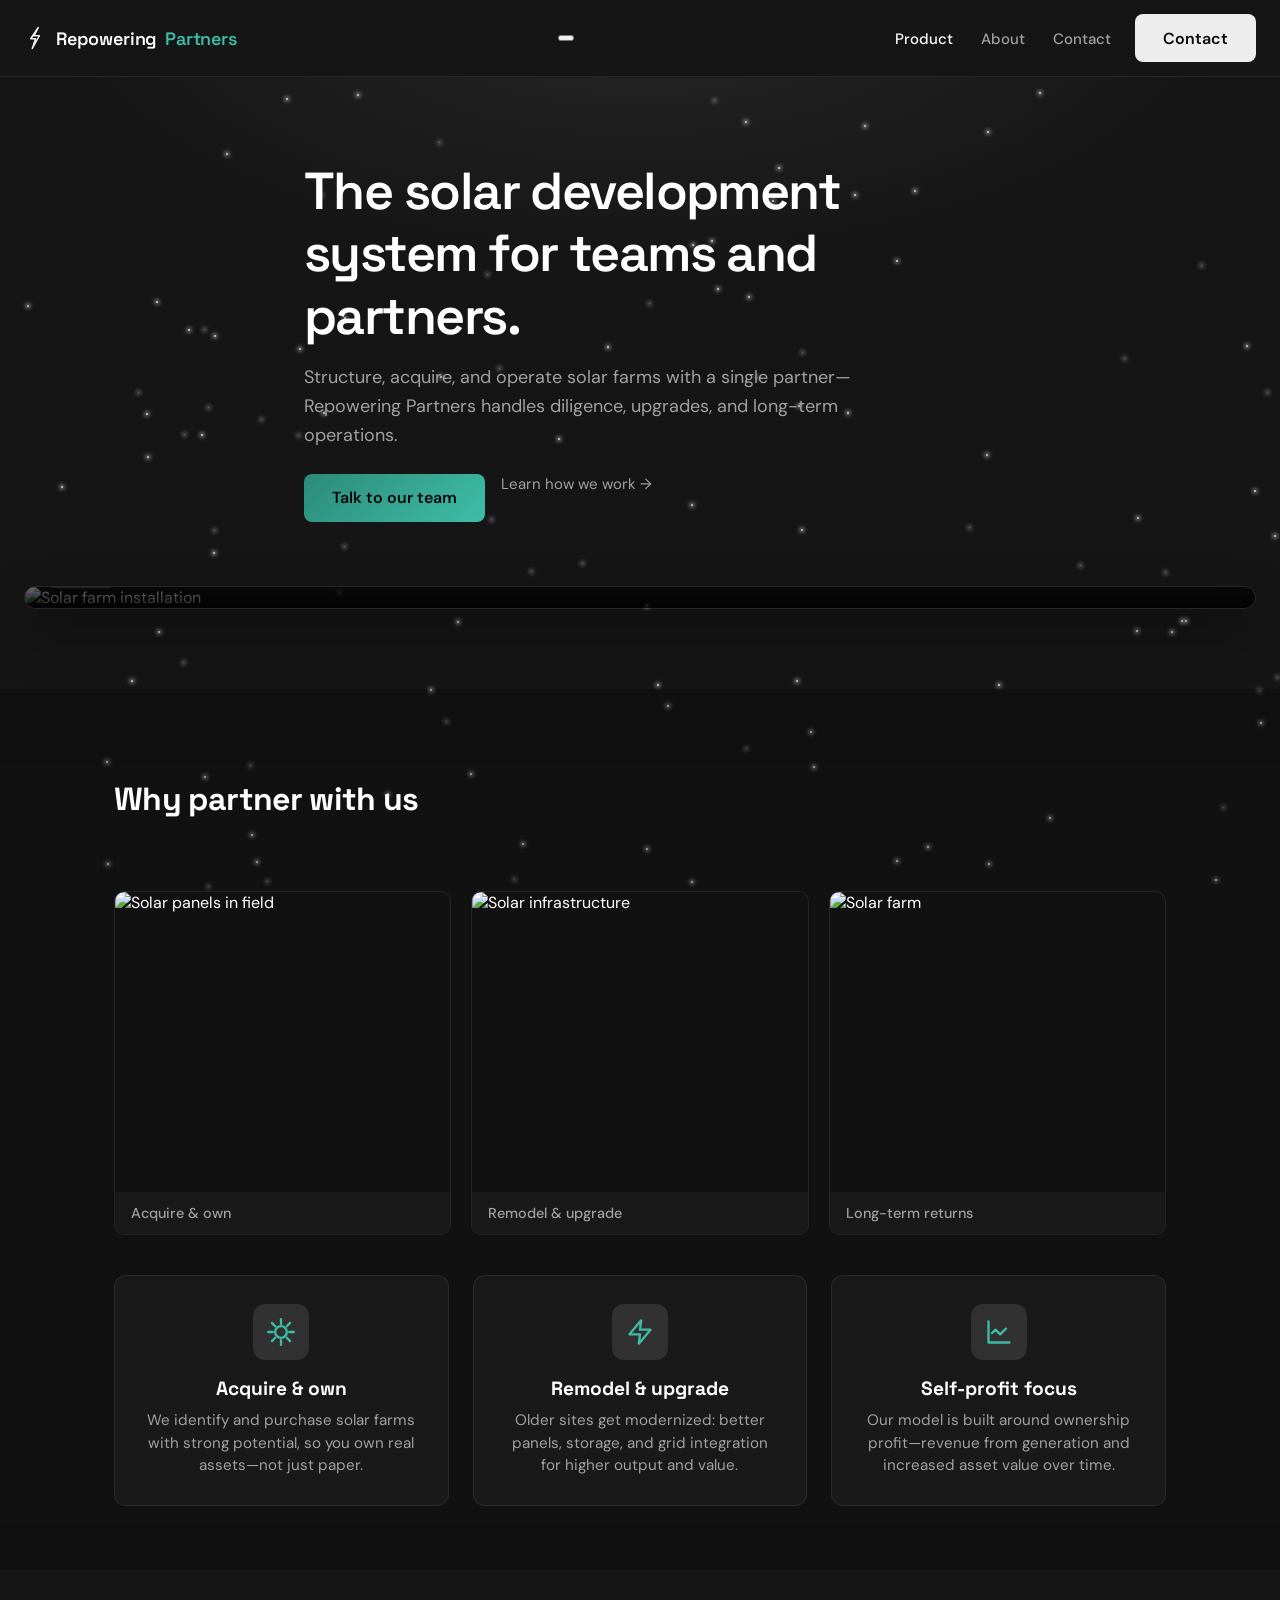
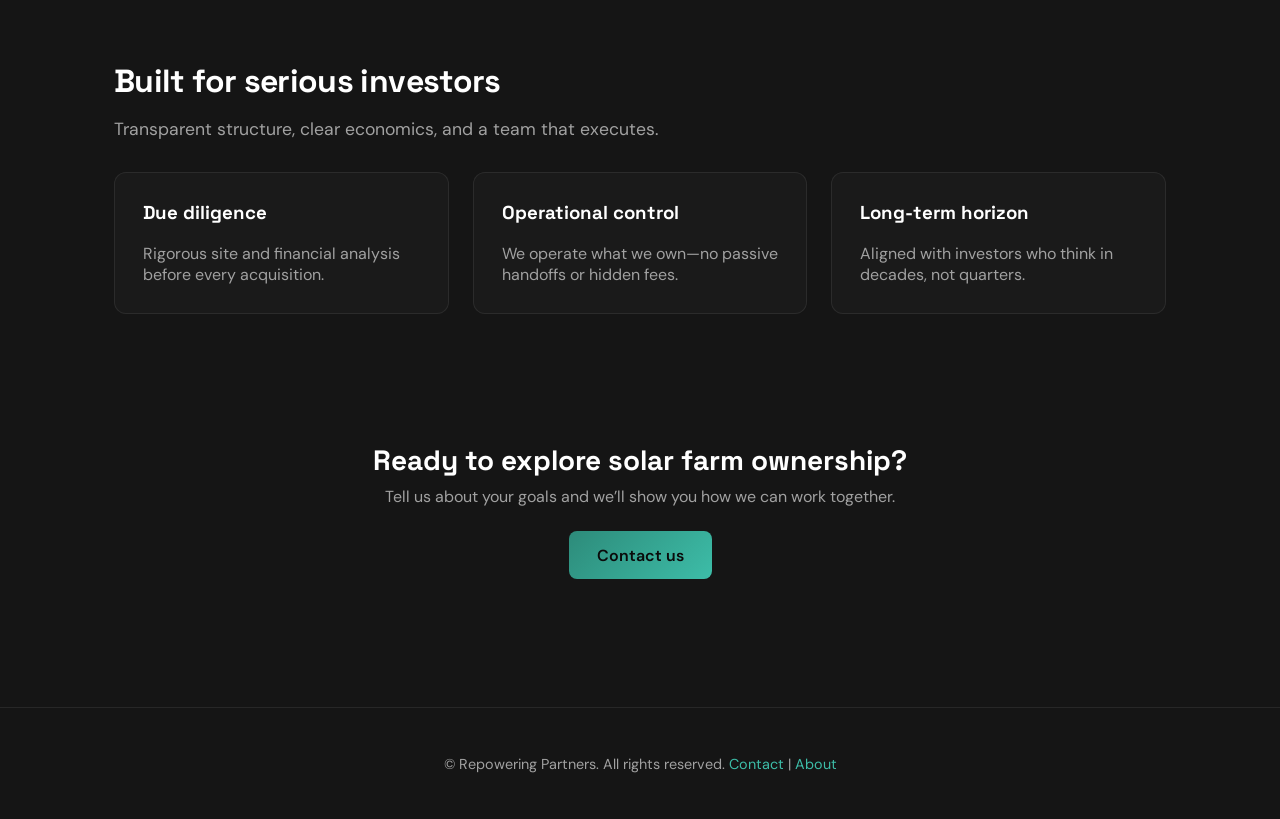
==== commit 8dc0d238: "t" ====
--- a/index.html
+++ b/index.html
@@ -3,11 +3,12 @@
 <head>
   <meta charset="UTF-8" />
   <meta name="viewport" content="width=device-width, initial-scale=1.0" />
-  <title>Repowering Partners</title>
+  <title>Repowering Partners — Own. Remodel. Profit.</title>
   <link rel="icon" type="image/svg+xml" href="favicon.svg" />
   <link rel="preconnect" href="https://fonts.googleapis.com" />
   <link rel="preconnect" href="https://fonts.gstatic.com" crossorigin />
-  <link href="https://fonts.googleapis.com/css2?family=DM+Sans:wght@400;500;600;700&family=Space+Grotesk:wght@500;700&display=swap" rel="stylesheet" />
+  <link href="https://fonts.googleapis.com/css2?family=DM+Sans:ital,opsz,wght@0,9..40,400;0,9..40,500;0,9..40,600;0,9..40,700;1,9..40,400&display=swap" rel="stylesheet" />
+  <link href="https://fonts.googleapis.com/css2?family=Space+Grotesk:wght@400;500;600;700&display=swap" rel="stylesheet" />
   <link rel="stylesheet" href="css/styles.css" />
 </head>
 <body>
@@ -20,56 +21,136 @@
       <img src="favicon.svg" alt="" class="navbar__logo" width="24" height="24" />
       Repowering <span>Partners</span>
     </a>
-    <button class="navbar__toggle" type="button" aria-label="Toggle navigation">
+    <button
+      class="navbar__toggle"
+      type="button"
+      aria-label="Toggle navigation"
+      aria-expanded="false"
+      aria-controls="main-nav"
+    >
       <span class="navbar__toggle-bar"></span>
       <span class="navbar__toggle-bar"></span>
       <span class="navbar__toggle-bar"></span>
     </button>
-    <nav class="navbar__nav" id="main-nav">
-      <!-- Cleaned up list: No dots, no extra button outside the list -->
+    <nav class="navbar__nav" id="main-nav" aria-label="Main navigation">
       <ul class="navbar__links">
         <li><a href="index.html">Product</a></li>
         <li><a href="about.html">About</a></li>
         <li><a href="contact.html">Contact</a></li>
       </ul>
+      <a href="contact.html" class="btn btn--nav">Contact</a>
     </nav>
   </header>
 
   <main>
     <section class="hero hero--home">
-      <div class="container">
-        <span class="hero__badge animate-in">The Solar Upgrade Platform</span>
-        <h1 class="hero__title animate-in animate-in--delay-1">
-          Turn aging assets into <br />
-          <span>long-term revenue.</span>
-        </h1>
-        <p class="hero__subtitle animate-in animate-in--delay-2">
-          We acquire, upgrade, and operate solar farms. Maximizing efficiency 
-          through modern technology and strategic repowering.
+      <div class="container container--narrow">
+        <h1 class="hero__title animate-in">The solar development system for teams and partners.</h1>
+        <p class="hero__subtitle animate-in animate-in--delay-1">
+          Structure, acquire, and operate solar farms with a single partner—Repowering Partners handles diligence, upgrades, and long-term operations.
         </p>
-        <div class="hero__cta animate-in animate-in--delay-2">
-          <a href="contact.html" class="btn btn--primary">Partner with us</a>
+        <div class="hero__cta">
+          <a href="contact.html" class="btn btn--primary animate-in animate-in--delay-2">Talk to our team</a>
+          <a href="about.html" class="hero__link animate-in animate-in--delay-2">Learn how we work &rarr;</a>
         </div>
       </div>
     </section>
 
-    <!-- Example Product Preview Section -->
+    <section class="product-preview">
+      <div class="container container--wide">
+        <div class="product-preview__frame animate-on-scroll">
+          <img src="https://images.unsplash.com/photo-1508514177221-188b1cf16e9d?w=1400&q=85" alt="Solar farm installation" class="product-preview__img" decoding="async" />
+          <div class="product-preview__overlay">
+            <div class="product-preview__caption">
+              <span class="product-preview__badge">Portfolio</span>
+              <strong>Acquire. Remodel. Operate.</strong> — Real assets, transparent returns.
+            </div>
+          </div>
+        </div>
+      </div>
+    </section>
+
+    <section class="section section--alt">
+      <div class="container">
+        <h2 class="section-title animate-on-scroll">Why partner with us</h2>
+        <p class="section-subtitle animate-on-scroll animate-on-scroll--delay-1">We focus on ownership, efficiency, and transparent returns.</p>
+        <div class="image-row">
+          <figure class="image-card animate-on-scroll animate-on-scroll--stagger-0">
+            <img src="https://images.unsplash.com/photo-1532601224476-15c79f2f7a51?w=900&q=85" alt="Solar panels in field" loading="lazy" decoding="async" />
+            <figcaption>Acquire &amp; own</figcaption>
+          </figure>
+          <figure class="image-card animate-on-scroll animate-on-scroll--stagger-1">
+            <img src="https://images.unsplash.com/photo-1509391366360-2e959784a276?w=900&q=85" alt="Solar infrastructure" loading="lazy" decoding="async" />
+            <figcaption>Remodel &amp; upgrade</figcaption>
+          </figure>
+          <figure class="image-card animate-on-scroll animate-on-scroll--stagger-2">
+            <img src="https://images.unsplash.com/photo-1508514177221-188b1cf16e9d?w=900&q=85" alt="Solar farm" loading="lazy" decoding="async" />
+            <figcaption>Long-term returns</figcaption>
+          </figure>
+        </div>
+        <div class="grid-3">
+          <div class="card feature-card animate-on-scroll animate-on-scroll--stagger-0">
+            <div class="feature-card__icon" aria-hidden="true">
+              <svg xmlns="http://www.w3.org/2000/svg" viewBox="0 0 24 24" fill="none" stroke="currentColor" stroke-width="2" stroke-linecap="round" stroke-linejoin="round"><circle cx="12" cy="12" r="5"/><path d="M12 1v4M12 19v4M4.22 4.22l2.83 2.83M16.95 16.95l2.83 2.83M1 12h4M19 12h4M4.22 19.78l2.83-2.83M16.95 7.05l2.83-2.83"/></svg>
+            </div>
+            <h3>Acquire & own</h3>
+            <p>We identify and purchase solar farms with strong potential, so you own real assets—not just paper.</p>
+          </div>
+          <div class="card feature-card animate-on-scroll animate-on-scroll--stagger-1">
+            <div class="feature-card__icon" aria-hidden="true">
+              <svg xmlns="http://www.w3.org/2000/svg" viewBox="0 0 24 24" fill="none" stroke="currentColor" stroke-width="2" stroke-linecap="round" stroke-linejoin="round"><polygon points="13 2 3 14 12 14 11 22 21 10 12 10 13 2"/></svg>
+            </div>
+            <h3>Remodel & upgrade</h3>
+            <p>Older sites get modernized: better panels, storage, and grid integration for higher output and value.</p>
+          </div>
+          <div class="card feature-card animate-on-scroll animate-on-scroll--stagger-2">
+            <div class="feature-card__icon" aria-hidden="true">
+              <svg xmlns="http://www.w3.org/2000/svg" viewBox="0 0 24 24" fill="none" stroke="currentColor" stroke-width="2" stroke-linecap="round" stroke-linejoin="round"><path d="M3 3v18h18"/><path d="M18 9l-5 5-4-4-3 3"/></svg>
+            </div>
+            <h3>Self-profit focus</h3>
+            <p>Our model is built around ownership profit—revenue from generation and increased asset value over time.</p>
+          </div>
+        </div>
+      </div>
+    </section>
+
     <section class="section">
       <div class="container">
-        <div class="product-preview__frame animate-in animate-in--delay-2">
-           <img src="https://images.unsplash.com/photo-1509391366360-2e959784a276?w=1200&q=80" alt="Solar Farm" class="product-preview__img" style="width:100%; display:block;">
+        <h2 class="section-title animate-on-scroll">Built for serious investors</h2>
+        <p class="section-subtitle animate-on-scroll animate-on-scroll--delay-1">Transparent structure, clear economics, and a team that executes.</p>
+        <div class="grid-3">
+          <div class="card animate-on-scroll animate-on-scroll--stagger-0">
+            <h3 style="margin-top: 0;">Due diligence</h3>
+            <p style="color: var(--text-muted); margin: 0;">Rigorous site and financial analysis before every acquisition.</p>
+          </div>
+          <div class="card animate-on-scroll animate-on-scroll--stagger-1">
+            <h3 style="margin-top: 0;">Operational control</h3>
+            <p style="color: var(--text-muted); margin: 0;">We operate what we own—no passive handoffs or hidden fees.</p>
+          </div>
+          <div class="card animate-on-scroll animate-on-scroll--stagger-2">
+            <h3 style="margin-top: 0;">Long-term horizon</h3>
+            <p style="color: var(--text-muted); margin: 0;">Aligned with investors who think in decades, not quarters.</p>
+          </div>
         </div>
+      </div>
+    </section>
+
+    <section class="cta-strip">
+      <div class="container">
+        <h2 class="cta-strip__title animate-on-scroll">Ready to explore solar farm ownership?</h2>
+        <p class="cta-strip__text animate-on-scroll animate-on-scroll--delay-1">Tell us about your goals and we’ll show you how we can work together.</p>
+        <a href="contact.html" class="btn btn--primary animate-on-scroll animate-on-scroll--delay-2">Contact us</a>
       </div>
     </section>
   </main>
 
   <footer class="footer">
     <div class="container">
-      <p>&copy; 2024 Repowering Partners. All rights reserved. <a href="contact.html">Contact</a> | <a href="about.html">About</a></p>
+      <p>&copy; Repowering Partners. All rights reserved. <a href="contact.html">Contact</a> | <a href="about.html">About</a></p>
     </div>
   </footer>
 
   <script src="js/stars.js" defer></script>
   <script src="js/main.js" defer></script>
 </body>
-</html>+</html>
--- a/css/styles.css
+++ b/css/styles.css
@@ -1,63 +1,66 @@
-/* ===== Design tokens (Polished Dark) ===== */
+/* ===== Design tokens (Linear-style dark) ===== */
 :root {
-  --bg: #0e0e0e;
-  --bg-elevated: #161616;
-  --bg-card: rgba(30, 30, 30, 0.6); /* More transparent for glass effect */
+  --bg: #151515;
+  --bg-elevated: #1c1c1c;
+  --bg-card: rgba(28, 28, 28, 0.85);
   --border: rgba(255, 255, 255, 0.08);
-  --border-strong: rgba(255, 255, 255, 0.15);
+  --border-strong: rgba(255, 255, 255, 0.12);
+  --card-border: var(--border);
   --text-primary: #ffffff;
-  --text-muted: #a0a0a0;
-  
-  /* Polished Accent Colors */
-  --accent-teal: #1f6b5e;
+  --text-muted: #a1a1a1;
+  --accent: #e5e5e5;
+  --accent-teal: #2d8b7a;
   --accent-teal-bright: #3dbda8;
-  --accent-glow: rgba(61, 189, 168, 0.25);
-  
-  --star-color: rgba(255, 255, 255, 0.8);
-  --star-dim: rgba(255, 255, 255, 0.3);
+  --btn-nav-bg: #ededed;
+  --btn-nav-text: #0a0a0a;
+  --star-color: rgba(255, 255, 255, 0.85);
+  --star-dim: rgba(255, 255, 255, 0.4);
 }
 
 /* ===== Reset & base ===== */
 *, *::before, *::after { box-sizing: border-box; }
 html { scroll-behavior: smooth; }
-
 body {
   margin: 0;
-  font-family: 'DM Sans', system-ui, -apple-system, sans-serif;
+  font-family: 'DM Sans', 'Segoe UI', system-ui, -apple-system, sans-serif;
   background: var(--bg);
   color: var(--text-primary);
   min-height: 100vh;
   overflow-x: hidden;
-  -webkit-font-smoothing: antialiased;
-}
-
-/* Typography Polish */
-h1, h2, h3, .hero__title, .section-title, .navbar__brand {
-  font-family: 'Space Grotesk', system-ui, sans-serif;
-  letter-spacing: -0.02em;
-}
-
-/* ===== Animated Starfield ===== */
+}
+
+/* Display typography for headings / brand */
+h1, h2, h3,
+.hero__title,
+.section-title,
+.cta-strip__title,
+.navbar__brand {
+  font-family: 'Space Grotesk', system-ui, -apple-system, sans-serif;
+}
+
+/* ===== Animated starfield (moving stars) — kept as requested ===== */
 .starfield {
   position: fixed;
   inset: 0;
   z-index: -2;
   background: var(--bg);
-  pointer-events: none;
-}
-
-/* Added a subtle gradient mesh behind stars for depth */
+}
+
 .starfield::before {
   content: '';
   position: absolute;
   inset: 0;
   z-index: -1;
-  background: 
-    radial-gradient(circle at 50% -20%, rgba(61, 189, 168, 0.08) 0%, transparent 50%),
-    radial-gradient(circle at 100% 100%, rgba(10, 10, 10, 1) 0%, transparent 50%);
-}
-
-.stars { position: absolute; inset: 0; }
+  background: radial-gradient(ellipse 80% 50% at 50% 0%, rgba(40, 40, 40, 0.9) 0%, transparent 60%);
+  pointer-events: none;
+}
+
+/* Stars container */
+.stars {
+  position: absolute;
+  inset: 0;
+  z-index: 0;
+}
 
 .star {
   position: absolute;
@@ -65,26 +68,30 @@
   height: 2px;
   background: var(--star-color);
   border-radius: 50%;
-  animation: twinkle linear infinite, drift 40s ease-in-out infinite;
+  animation: twinkle linear infinite, drift 25s ease-in-out infinite;
+  box-shadow: 0 0 4px 1px var(--star-color);
 }
 
 .star.star--dim {
   background: var(--star-dim);
   width: 1px;
   height: 1px;
-  animation: twinkle 5s linear infinite;
+  animation: twinkle 4s linear 1s infinite, drift 35s ease-in-out infinite;
 }
 
 @keyframes twinkle {
-  0%, 100% { opacity: 0.3; }
+  0%, 100% { opacity: 0.35; }
   50% { opacity: 1; }
 }
+
 @keyframes drift {
-  0% { transform: translateY(0); }
-  100% { transform: translateY(-50px); }
-}
-
-/* ===== Navbar (Cleaned Up) ===== */
+  0%, 100% { transform: translate(0, 0); }
+  25% { transform: translate(3px, -2px); }
+  50% { transform: translate(-2px, 2px); }
+  75% { transform: translate(-3px, -1px); }
+}
+
+/* ===== Navbar (Linear-style) ===== */
 .navbar {
   position: fixed;
   top: 0;
@@ -94,276 +101,656 @@
   display: flex;
   align-items: center;
   justify-content: space-between;
-  padding: 1rem 1.5rem;
-  background: rgba(14, 14, 14, 0.0);
-  border-bottom: 1px solid transparent;
-  transition: all 0.3s ease;
-}
-
-.navbar.scrolled {
-  background: rgba(14, 14, 14, 0.85);
-  backdrop-filter: blur(12px);
-  -webkit-backdrop-filter: blur(12px);
+  padding: 0.875rem 1.5rem;
+  background: var(--bg);
   border-bottom: 1px solid var(--border);
-  padding: 0.75rem 1.5rem;
-}
+  transition: background 0.2s ease;
+}
+
+.navbar.scrolled { background: rgba(21, 21, 21, 0.95); backdrop-filter: blur(10px); }
 
 .navbar__brand {
   display: inline-flex;
   align-items: center;
-  gap: 0.75rem;
-  font-size: 1.15rem;
-  font-weight: 700;
+  gap: 0.5rem;
+  font-size: 1.125rem;
+  font-weight: 600;
   color: var(--text-primary);
   text-decoration: none;
+  letter-spacing: -0.01em;
+  transition: opacity 0.2s ease;
+}
+
+.navbar__brand:hover {
+  opacity: 0.9;
 }
 
 .navbar__logo {
-  filter: drop-shadow(0 0 5px rgba(255,255,255,0.3));
+  flex-shrink: 0;
+  opacity: 0.95;
 }
 
 .navbar__brand span { color: var(--accent-teal-bright); }
 
-/* Navigation Links - Fixed "White Dot" issue */
 .navbar__nav {
   display: flex;
   align-items: center;
+  gap: 1.5rem;
 }
 
 .navbar__links {
   display: flex;
-  gap: 2.5rem;
-  list-style: none !important; /* Force removal of bullets */
+  gap: 1.75rem;
+  list-style: none;
   margin: 0;
   padding: 0;
 }
 
-.navbar__links li {
-  display: block;
-}
-
 .navbar__links a {
-  position: relative;
   color: var(--text-muted);
   text-decoration: none;
-  font-size: 0.95rem;
+  font-size: 0.9375rem;
   font-weight: 500;
-  transition: color 0.2s ease;
+  transition: color 0.22s ease;
 }
 
 .navbar__links a:hover,
-.navbar__links a.active {
-  color: var(--text-primary);
-}
-
-/* Underline effect on hover instead of buttons */
-.navbar__links a::after {
-  content: '';
-  position: absolute;
-  bottom: -4px;
-  left: 0;
-  width: 0%;
-  height: 2px;
-  background: var(--accent-teal-bright);
-  transition: width 0.3s cubic-bezier(0.22, 1, 0.36, 1);
-}
-
-.navbar__links a:hover::after,
-.navbar__links a.active::after {
-  width: 100%;
-}
-
-/* Mobile Toggle Button */
-.navbar__toggle {
-  display: none;
-  background: none;
+.navbar__links a.active { color: var(--text-primary); }
+
+.btn--nav {
+  padding: 0.5rem 1rem;
+  font-size: 0.875rem;
+  font-weight: 500;
+  background: var(--btn-nav-bg);
+  color: var(--btn-nav-text);
+  border-radius: 6px;
+}
+
+.btn--nav {
+  transition: background 0.2s ease, color 0.2s ease;
+}
+
+.btn--nav:hover {
+  background: #fff;
+  color: var(--btn-nav-text);
+  box-shadow: none;
+  transform: none;
+}
+
+.navbar__links a:focus-visible,
+.navbar__brand:focus-visible {
+  outline: 2px solid var(--accent-teal-bright);
+  outline-offset: 3px;
+}
+
+@media (max-width: 768px) {
+  .navbar__nav { gap: 1rem; }
+  .navbar__links { gap: 1rem; }
+  .navbar__links li:first-child a { display: none; }
+}
+
+@media (max-width: 640px) {
+  .navbar { padding: 0.75rem 1rem; }
+  .navbar__brand { font-size: 1rem; }
+  .navbar__logo { width: 20px; height: 20px; }
+  .hero { padding: 3rem 0 4rem; }
+  .section { padding: 3rem 0; }
+  .cta-strip { padding: 3rem 1rem; }
+}
+
+/* ===== Animations (premium feel) ===== */
+@keyframes fade-in-up {
+  from {
+    opacity: 0;
+    transform: translateY(24px);
+  }
+  to {
+    opacity: 1;
+    transform: translateY(0);
+  }
+}
+
+@keyframes fade-in {
+  from { opacity: 0; }
+  to { opacity: 1; }
+}
+
+/* Hero entrance — plays on load */
+.animate-in {
+  opacity: 0;
+  animation: fade-in-up 0.8s cubic-bezier(0.22, 1, 0.36, 1) forwards;
+}
+
+.animate-in--delay-1 { animation-delay: 0.12s; }
+.animate-in--delay-2 { animation-delay: 0.24s; }
+
+/* Scroll-triggered reveal */
+.animate-on-scroll {
+  opacity: 0;
+  transform: translateY(28px);
+  transition: opacity 0.7s cubic-bezier(0.22, 1, 0.36, 1),
+              transform 0.7s cubic-bezier(0.22, 1, 0.36, 1);
+}
+
+.animate-on-scroll.is-visible {
+  opacity: 1;
+  transform: translateY(0);
+}
+
+.animate-on-scroll--delay-1 { transition-delay: 0.08s; }
+.animate-on-scroll--delay-2 { transition-delay: 0.16s; }
+
+.animate-on-scroll--stagger-0 { transition-delay: 0s; }
+.animate-on-scroll--stagger-1 { transition-delay: 0.1s; }
+.animate-on-scroll--stagger-2 { transition-delay: 0.2s; }
+
+/* ===== Main content area ===== */
+main {
+  padding-top: 80px;
+  min-height: 100vh;
+  padding-bottom: 4rem;
+}
+
+.container {
+  max-width: 1100px;
+  margin: 0 auto;
+  padding: 0 1.5rem;
+}
+
+.container--narrow {
+  max-width: 720px;
+}
+
+.container--wide {
+  max-width: 1280px;
+  padding: 0 1.5rem;
+}
+
+@media (min-width: 1400px) {
+  .container--wide {
+    max-width: 1400px;
+  }
+}
+
+/* ===== Buttons ===== */
+.btn {
+  display: inline-block;
+  padding: 0.85rem 1.75rem;
+  font-weight: 600;
+  text-decoration: none;
+  border-radius: 8px;
   border: none;
   cursor: pointer;
-  flex-direction: column;
-  gap: 6px;
-  padding: 0.5rem;
-  z-index: 101;
-}
-
-.navbar__toggle-bar {
-  width: 24px;
-  height: 2px;
-  background: white;
-  transition: 0.3s;
-}
-
-/* ===== Mobile Responsiveness ===== */
-@media (max-width: 768px) {
-  .navbar__toggle { display: flex; }
-  
-  .navbar__nav {
-    position: fixed;
-    top: 0;
-    right: 0;
-    width: 70%;
-    height: 100vh;
-    background: #111;
-    border-left: 1px solid var(--border);
-    flex-direction: column;
-    justify-content: center;
-    padding: 2rem;
-    gap: 2rem;
-    transform: translateX(100%);
-    transition: transform 0.4s cubic-bezier(0.16, 1, 0.3, 1);
-    box-shadow: -10px 0 30px rgba(0,0,0,0.8);
-  }
-  
-  .navbar__nav.is-open {
-    transform: translateX(0);
-  }
-
-  .navbar__links {
-    flex-direction: column;
-    align-items: center;
-    gap: 2rem;
-    font-size: 1.2rem;
-  }
-}
-
-/* ===== Layout ===== */
-main { padding-top: 80px; }
-.container { max-width: 1100px; margin: 0 auto; padding: 0 1.5rem; }
-
-/* ===== Hero Section ===== */
+  font-size: 1rem;
+  transition: transform 0.25s cubic-bezier(0.22, 1, 0.36, 1), box-shadow 0.25s ease;
+}
+
+.btn--primary {
+  background: linear-gradient(135deg, var(--accent-teal), var(--accent-teal-bright));
+  color: #0a0a0a;
+}
+
+.btn--primary:hover {
+  transform: translateY(-3px);
+  box-shadow: 0 12px 28px rgba(45, 139, 122, 0.4);
+}
+
+.btn--outline {
+  background: transparent;
+  color: var(--accent-teal-bright);
+  border: 1px solid var(--border-strong);
+}
+
+.btn--outline:hover {
+  background: rgba(255, 255, 255, 0.06);
+  transform: translateY(-2px);
+}
+
+.btn:focus-visible {
+  outline: 2px solid var(--accent-teal-bright);
+  outline-offset: 3px;
+}
+
+/* ===== Cards ===== */
+.card {
+  background: var(--bg-card);
+  border: 1px solid var(--border);
+  border-radius: 12px;
+  padding: 1.75rem;
+  backdrop-filter: blur(8px);
+  transition: border-color 0.25s ease, transform 0.35s cubic-bezier(0.22, 1, 0.36, 1), box-shadow 0.35s ease;
+}
+
+.card:hover {
+  border-color: var(--border-strong);
+  transform: translateY(-4px);
+  box-shadow: 0 20px 40px rgba(0, 0, 0, 0.25);
+}
+
+/* ===== Section titles ===== */
+.section-title {
+  font-size: clamp(1.5rem, 3vw, 2rem);
+  font-weight: 700;
+  margin-bottom: 0.5rem;
+  color: var(--text-primary);
+  letter-spacing: -0.02em;
+  max-width: 40rem;
+}
+
+.section-subtitle {
+  color: var(--text-muted);
+  font-size: 1.1rem;
+  margin-bottom: 2rem;
+  max-width: 40rem;
+}
+
+@media (min-width: 768px) {
+  .section-title,
+  .section-subtitle {
+    text-align: left;
+  }
+}
+
+/* ===== Footer ===== */
+.footer {
+  padding: 2rem 1.5rem;
+  text-align: center;
+  border-top: 1px solid var(--border);
+  background: var(--bg);
+  color: var(--text-muted);
+  font-size: 0.9rem;
+}
+
+.footer a { color: var(--accent-teal-bright); text-decoration: none; }
+.footer a:hover { text-decoration: underline; }
+.footer a:focus-visible { outline: 2px solid var(--accent-teal-bright); outline-offset: 2px; }
+
+/* ===== Hero ===== */
 .hero {
-  padding: 6rem 0 5rem;
+  padding: 4rem 0 5rem;
   text-align: center;
-  position: relative;
-}
-
-/* Hero Glow */
-.hero::after {
-  content: '';
-  position: absolute;
-  top: 40%;
-  left: 50%;
-  transform: translate(-50%, -50%);
-  width: 600px;
-  height: 400px;
-  background: radial-gradient(circle, var(--accent-glow) 0%, transparent 70%);
-  filter: blur(60px);
-  z-index: -1;
-  pointer-events: none;
-  opacity: 0.6;
+}
+
+.hero--home {
+  padding: 5rem 0 4rem;
+}
+
+.hero--home .hero__title {
+  font-size: clamp(2rem, 4.5vw, 3.25rem);
+  font-weight: 600;
+  letter-spacing: -0.03em;
+  line-height: 1.2;
 }
 
 .hero__badge {
   display: inline-block;
   padding: 0.4rem 1rem;
-  background: rgba(255, 255, 255, 0.03);
+  background: rgba(255, 255, 255, 0.06);
   border: 1px solid var(--border);
-  border-radius: 100px;
-  font-size: 0.8rem;
+  border-radius: 999px;
+  font-size: 0.85rem;
+  color: var(--text-muted);
+  margin-bottom: 1.5rem;
+  letter-spacing: 0.03em;
+}
+
+.hero__title {
+  font-size: clamp(2rem, 4vw, 2.75rem);
+  font-weight: 700;
+  line-height: 1.15;
+  margin: 0 0 1rem;
+  max-width: 700px;
+  margin-left: auto;
+  margin-right: auto;
+}
+
+.hero__title span { color: var(--accent-teal-bright); }
+
+.hero__subtitle {
+  font-size: 1.125rem;
+  color: var(--text-muted);
+  max-width: 560px;
+  margin: 0 auto 1.5rem;
+  line-height: 1.6;
+}
+
+@media (min-width: 768px) {
+  .hero {
+    text-align: left;
+  }
+
+  .hero__badge,
+  .hero__title,
+  .hero__subtitle,
+  .hero__link {
+    margin-left: 0;
+    margin-right: auto;
+  }
+
+  .hero__cta {
+    justify-content: flex-start;
+  }
+}
+
+.hero__link {
+  color: var(--text-muted);
+  font-size: 0.9375rem;
+  text-decoration: none;
+  transition: color 0.25s ease, transform 0.25s ease;
+  display: inline-block;
+}
+
+.hero__link:hover {
+  color: var(--text-primary);
+  transform: translateX(4px);
+}
+
+.hero__cta {
+  display: flex;
+  gap: 1rem;
+  justify-content: center;
+  flex-wrap: wrap;
+}
+
+/* ===== Sections ===== */
+.section {
+  padding: 4rem 0;
+}
+
+.section--alt { background: rgba(0, 0, 0, 0.2); }
+
+/* ===== Product preview (app-style block) ===== */
+.product-preview {
+  padding: 0 0 5rem;
+}
+
+.product-preview__frame {
+  position: relative;
+  border-radius: 12px;
+  overflow: hidden;
+  border: 1px solid var(--border);
+  box-shadow: 0 24px 48px rgba(0, 0, 0, 0.4);
+  transition: box-shadow 0.4s ease, border-color 0.3s ease;
+}
+
+.product-preview__frame:hover {
+  box-shadow: 0 32px 64px rgba(0, 0, 0, 0.5);
+  border-color: var(--border-strong);
+}
+
+.product-preview__img {
+  display: block;
+  width: 100%;
+  height: auto;
+  max-height: 480px;
+  object-fit: cover;
+  vertical-align: middle;
+  transition: transform 0.6s cubic-bezier(0.22, 1, 0.36, 1);
+}
+
+.product-preview__frame:hover .product-preview__img {
+  transform: scale(1.03);
+}
+
+@media (min-width: 1024px) {
+  .product-preview__img {
+    max-height: 560px;
+  }
+}
+
+@media (min-width: 1280px) {
+  .product-preview__img {
+    max-height: 620px;
+  }
+}
+
+.product-preview__overlay {
+  position: absolute;
+  bottom: 0;
+  left: 0;
+  right: 0;
+  padding: 1.5rem 1.5rem 1.25rem;
+  background: linear-gradient(to top, rgba(0, 0, 0, 0.85), transparent);
+}
+
+.product-preview__caption {
+  font-size: 0.9375rem;
+  color: var(--text-primary);
+  max-width: 640px;
+}
+
+.product-preview__badge {
+  display: inline-block;
+  margin-right: 0.5rem;
+  padding: 0.2rem 0.5rem;
+  background: rgba(255, 255, 255, 0.12);
+  border-radius: 4px;
+  font-size: 0.75rem;
+  color: var(--text-muted);
+}
+
+/* ===== Image row (feature images) ===== */
+.image-row {
+  display: grid;
+  grid-template-columns: repeat(3, 1fr);
+  gap: 1.25rem;
+  margin-bottom: 2.5rem;
+}
+
+@media (max-width: 768px) {
+  .image-row { grid-template-columns: 1fr; }
+}
+
+.image-card {
+  margin: 0;
+  border-radius: 10px;
+  overflow: hidden;
+  border: 1px solid var(--border);
+  transition: transform 0.35s cubic-bezier(0.22, 1, 0.36, 1), box-shadow 0.35s ease;
+}
+
+.image-card:hover {
+  transform: translateY(-4px);
+  box-shadow: 0 16px 40px rgba(0, 0, 0, 0.35);
+}
+
+.image-card img {
+  width: 100%;
+  height: 200px;
+  object-fit: cover;
+  display: block;
+  transition: transform 0.5s cubic-bezier(0.22, 1, 0.36, 1);
+}
+
+.image-card:hover img {
+  transform: scale(1.06);
+}
+
+@media (min-width: 1024px) {
+  .image-card img {
+    height: 260px;
+  }
+}
+
+@media (min-width: 1280px) {
+  .image-card img {
+    height: 300px;
+  }
+}
+
+.image-card figcaption {
+  padding: 0.75rem 1rem;
+  font-size: 0.9rem;
   font-weight: 500;
-  color: var(--accent-teal-bright);
-  margin-bottom: 1.5rem;
-  letter-spacing: 0.05em;
-  text-transform: uppercase;
-}
-
-.hero__title {
-  font-size: clamp(2.5rem, 5vw, 4rem);
-  font-weight: 700;
-  line-height: 1.1;
-  margin: 0 auto 1.25rem;
-  max-width: 800px;
-  color: white;
-}
-
-.hero__subtitle {
-  font-size: 1.15rem;
-  color: var(--text-muted);
-  max-width: 600px;
-  margin: 0 auto 2.5rem;
-  line-height: 1.6;
-}
-
-/* ===== Buttons ===== */
-.btn {
-  display: inline-flex;
+  color: var(--text-muted);
+  background: var(--bg-card);
+}
+
+.grid-3 {
+  display: grid;
+  grid-template-columns: repeat(auto-fit, minmax(280px, 1fr));
+  gap: 1.5rem;
+}
+
+.feature-card {
+  text-align: center;
+}
+
+.feature-card__icon {
+  width: 56px;
+  height: 56px;
+  margin: 0 auto 1rem;
+  background: rgba(255, 255, 255, 0.1);
+  border-radius: 12px;
+  display: flex;
   align-items: center;
   justify-content: center;
-  padding: 0.9rem 2.2rem;
-  font-weight: 600;
-  text-decoration: none;
-  border-radius: 8px;
-  font-size: 1rem;
-  transition: all 0.3s cubic-bezier(0.22, 1, 0.36, 1);
-  border: none;
-  cursor: pointer;
-}
-
-.btn--primary {
-  background: var(--text-primary);
-  color: #000;
-}
-
-.btn--primary:hover {
-  background: var(--accent-teal-bright);
-  transform: translateY(-3px);
-  box-shadow: 0 0 25px rgba(61, 189, 168, 0.5);
-}
-
-/* ===== Cards & Polished UI ===== */
-.card, .product-preview__frame, .image-card {
-  background: var(--bg-card);
-  border: 1px solid var(--border);
-  backdrop-filter: blur(16px);
-  -webkit-backdrop-filter: blur(16px);
-  box-shadow: 0 4px 24px -1px rgba(0, 0, 0, 0.2);
-  border-radius: 16px;
-  transition: all 0.4s ease;
-}
-
-.card:hover, .product-preview__frame:hover, .image-card:hover {
-  border-color: var(--border-strong);
-  box-shadow: 0 20px 40px -5px rgba(0, 0, 0, 0.5);
-  transform: translateY(-5px);
-}
-
-/* Form Styling */
-.form-group { margin-bottom: 1.5rem; }
-.form-group label { display: block; margin-bottom: 0.5rem; color: var(--text-primary); font-size: 0.9rem; }
-.form-group input, .form-group textarea {
+  color: var(--accent-teal-bright);
+}
+
+.feature-card__icon svg {
+  width: 28px;
+  height: 28px;
+}
+
+.feature-card h3 {
+  font-size: 1.2rem;
+  margin: 0 0 0.5rem;
+  color: var(--text-primary);
+}
+
+.feature-card p {
+  margin: 0;
+  color: var(--text-muted);
+  font-size: 0.95rem;
+  line-height: 1.5;
+}
+
+/* ===== CTA strip ===== */
+.cta-strip {
+  text-align: center;
+  padding: 4rem 1.5rem;
+}
+
+.cta-strip__title {
+  font-size: 1.75rem;
+  margin: 0 0 0.5rem;
+}
+
+.cta-strip__text {
+  color: var(--text-muted);
+  margin: 0 0 1.5rem;
+}
+
+.cta-strip {
+  background: transparent;
+}
+
+/* ===== Contact form ===== */
+.form-group {
+  margin-bottom: 1.25rem;
+}
+
+.form-group label {
+  display: block;
+  margin-bottom: 0.4rem;
+  font-weight: 500;
+  color: var(--text-primary);
+}
+
+.form-group input,
+.form-group textarea {
   width: 100%;
-  padding: 0.85rem 1rem;
-  background: rgba(0,0,0,0.3);
+  padding: 0.75rem 1rem;
+  background: var(--bg-elevated);
   border: 1px solid var(--border);
   border-radius: 8px;
-  color: white;
+  color: var(--text-primary);
+  font-size: 1rem;
   font-family: inherit;
-  transition: border-color 0.2s, background 0.2s;
-}
-
-.form-group input:focus, .form-group textarea:focus {
+}
+
+.form-group input:focus,
+.form-group textarea:focus {
   outline: none;
   border-color: var(--accent-teal-bright);
-  background: rgba(0,0,0,0.6);
-}
-
-/* Animations */
-.animate-in { opacity: 0; animation: fadeUp 0.8s cubic-bezier(0.2, 1, 0.3, 1) forwards; }
-.animate-in--delay-1 { animation-delay: 0.1s; }
-.animate-in--delay-2 { animation-delay: 0.2s; }
-
-@keyframes fadeUp {
-  from { opacity: 0; transform: translateY(20px); }
-  to { opacity: 1; transform: translateY(0); }
-}
-
-/* Footer */
-.footer {
-  padding: 3rem 1.5rem;
-  border-top: 1px solid var(--border);
-  text-align: center;
-  color: var(--text-muted);
-  font-size: 0.875rem;
-  background: #0a0a0a;
-}
-.footer a { color: var(--accent-teal-bright); text-decoration: none; margin: 0 0.5rem; }
-.footer a:hover { text-decoration: underline; }+  box-shadow: 0 0 0 3px rgba(45, 139, 122, 0.2);
+}
+
+.form-group textarea { min-height: 140px; resize: vertical; }
+
+.form-group input::placeholder,
+.form-group textarea::placeholder { color: var(--text-muted); opacity: 0.8; }
+
+.contact-info {
+  margin-top: 2rem;
+}
+
+.contact-info p {
+  margin: 0.5rem 0;
+  color: var(--text-muted);
+}
+
+
+/* ===== About content ===== */
+.about-hero-image {
+  margin: 0 auto 2.5rem;
+  border-radius: 12px;
+  overflow: hidden;
+  border: 1px solid var(--border);
+  max-width: 900px;
+}
+
+.about-hero-image img {
+  width: 100%;
+  height: auto;
+  max-height: 400px;
+  object-fit: cover;
+  display: block;
+  transition: transform 0.6s cubic-bezier(0.22, 1, 0.36, 1);
+}
+
+.about-hero-image:hover img {
+  transform: scale(1.02);
+}
+
+@media (min-width: 1024px) {
+  .about-hero-image { max-width: 100%; }
+  .about-hero-image img { max-height: 480px; }
+}
+
+@media (min-width: 1280px) {
+  .about-hero-image img { max-height: 520px; }
+}
+
+.about-intro {
+  max-width: 720px;
+  margin: 0 auto 3rem;
+  font-size: 1.1rem;
+  line-height: 1.7;
+  color: var(--text-muted);
+}
+
+.about-intro p { margin: 0 0 1rem; }
+
+.values-list {
+  list-style: none;
+  padding: 0;
+  margin: 2rem 0 0;
+}
+
+.values-list li {
+  padding: 1rem 0;
+  border-bottom: 1px solid var(--card-border);
+  display: flex;
+  align-items: flex-start;
+  gap: 1rem;
+}
+
+.values-list li:last-child { border-bottom: none; }
+
+.values-list strong { color: var(--accent-teal-bright); min-width: 140px; }
+.values-list span { color: var(--text-muted); }
+.values-list li { border-bottom-color: var(--border); }
+
+.contact-info a { color: var(--accent-teal-bright); }
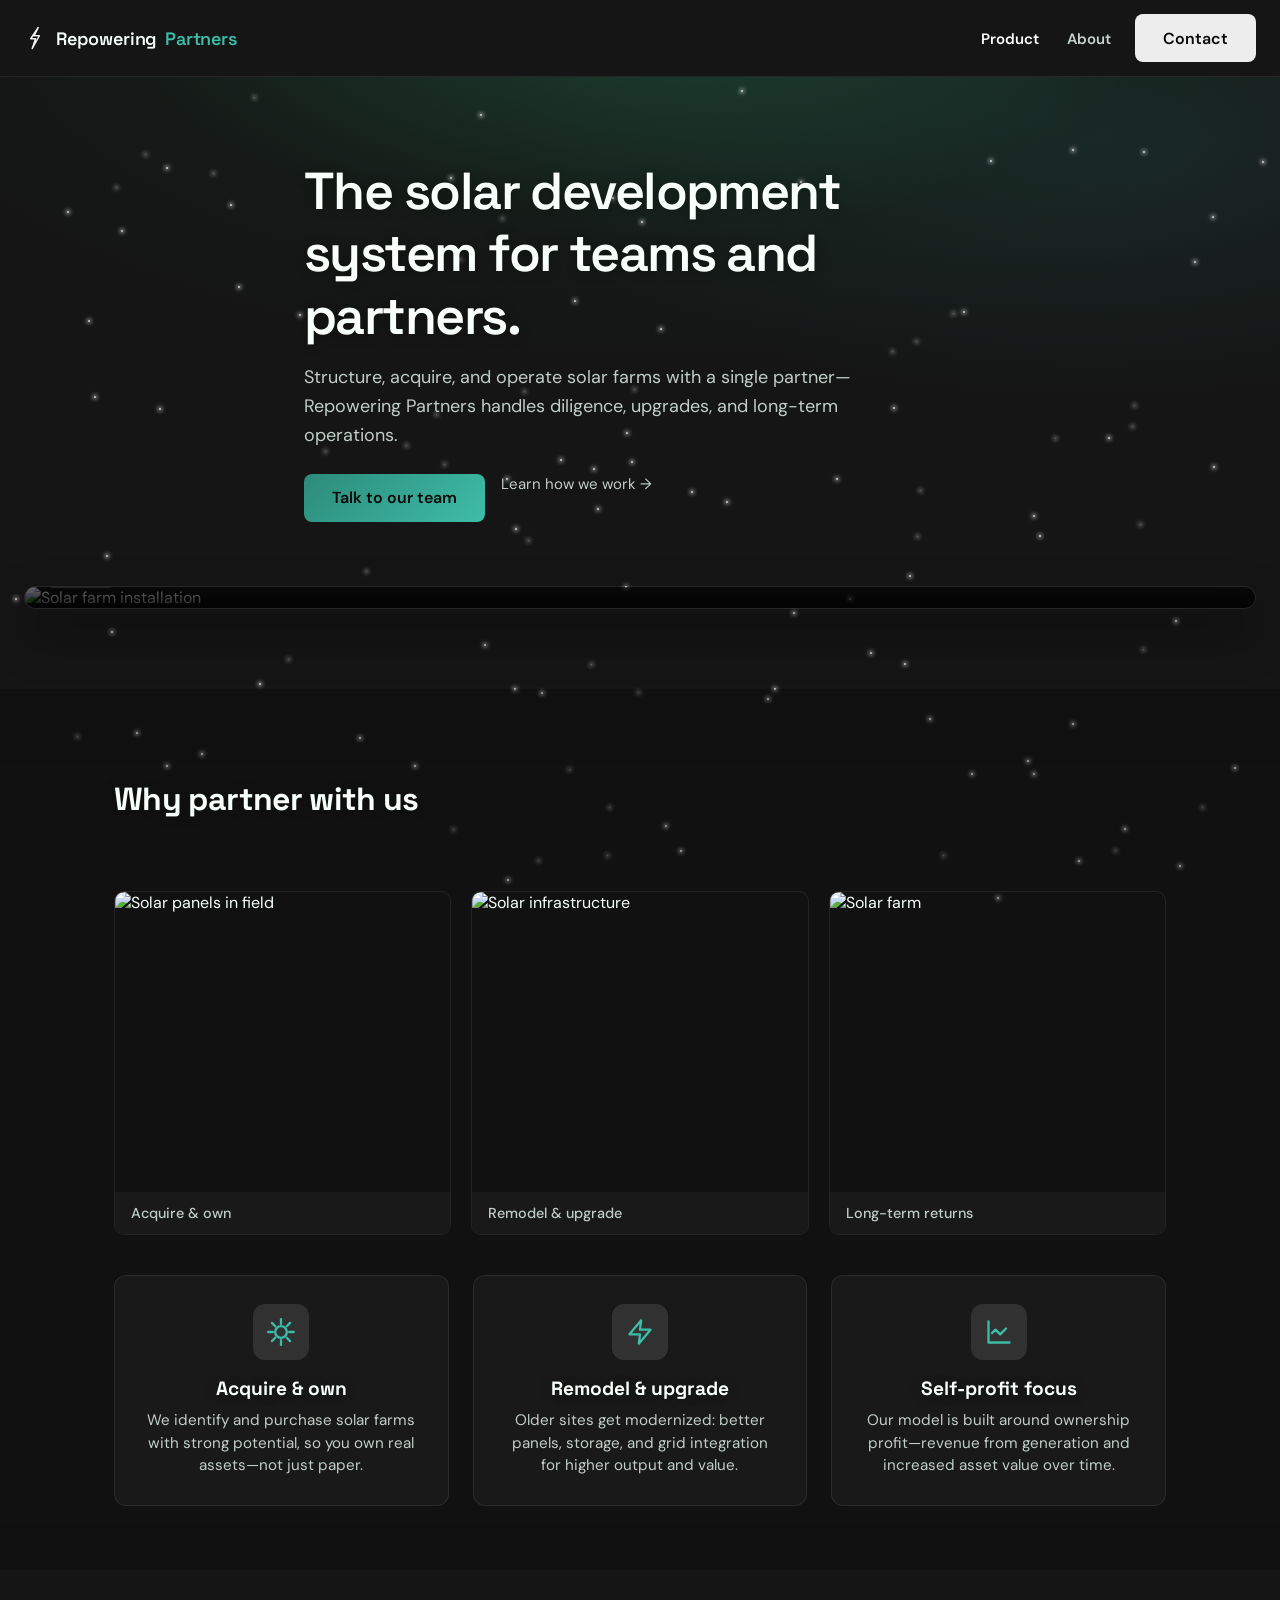
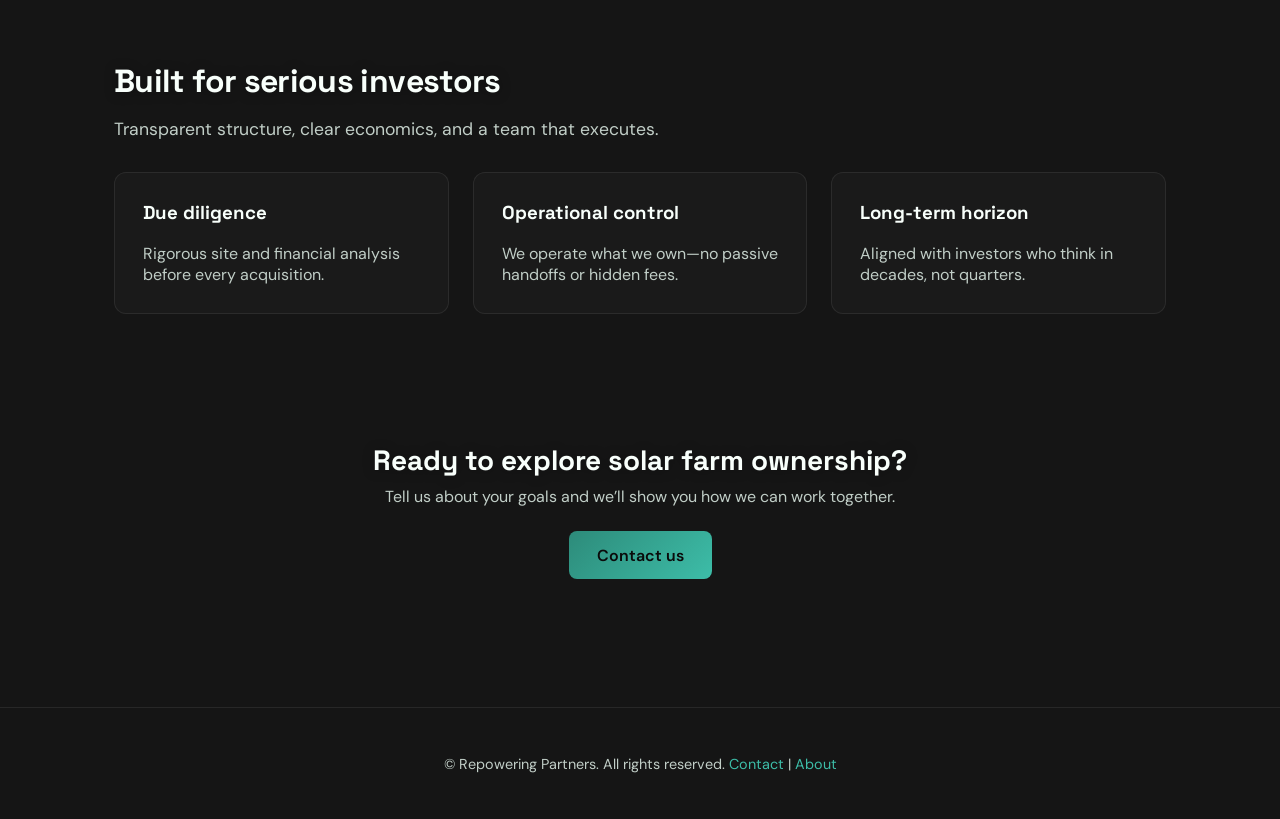
==== commit ebd49548: "t" ====
--- a/index.html
+++ b/index.html
@@ -36,7 +36,6 @@
       <ul class="navbar__links">
         <li><a href="index.html">Product</a></li>
         <li><a href="about.html">About</a></li>
-        <li><a href="contact.html">Contact</a></li>
       </ul>
       <a href="contact.html" class="btn btn--nav">Contact</a>
     </nav>
@@ -153,4 +152,4 @@
   <script src="js/stars.js" defer></script>
   <script src="js/main.js" defer></script>
 </body>
-</html>
+</html>
--- a/css/styles.css
+++ b/css/styles.css
@@ -6,8 +6,8 @@
   --border: rgba(255, 255, 255, 0.08);
   --border-strong: rgba(255, 255, 255, 0.12);
   --card-border: var(--border);
-  --text-primary: #ffffff;
-  --text-muted: #a1a1a1;
+  --text-primary: #f8fffb;
+  --text-muted: #c1cec7;
   --accent: #e5e5e5;
   --accent-teal: #2d8b7a;
   --accent-teal-bright: #3dbda8;
@@ -27,6 +27,8 @@
   color: var(--text-primary);
   min-height: 100vh;
   overflow-x: hidden;
+  -webkit-font-smoothing: antialiased;
+  text-rendering: optimizeLegibility;
 }
 
 /* Display typography for headings / brand */
@@ -38,6 +40,14 @@
   font-family: 'Space Grotesk', system-ui, -apple-system, sans-serif;
 }
 
+/* Improve heading readability */
+.hero__title,
+.section-title,
+.cta-strip__title,
+.feature-card h3 {
+  text-shadow: 0 1px 12px rgba(0, 0, 0, 0.35);
+}
+
 /* ===== Animated starfield (moving stars) — kept as requested ===== */
 .starfield {
   position: fixed;
@@ -51,7 +61,9 @@
   position: absolute;
   inset: 0;
   z-index: -1;
-  background: radial-gradient(ellipse 80% 50% at 50% 0%, rgba(40, 40, 40, 0.9) 0%, transparent 60%);
+  background:
+    radial-gradient(ellipse 85% 55% at 50% 0%, rgba(34, 98, 70, 0.55) 0%, rgba(20, 40, 30, 0.25) 48%, transparent 72%),
+    radial-gradient(ellipse 70% 45% at 85% 15%, rgba(61, 189, 168, 0.12) 0%, transparent 65%);
   pointer-events: none;
 }
 
@@ -146,16 +158,24 @@
   padding: 0;
 }
 
+.navbar__links li {
+  list-style: none;
+}
+
+.navbar__links li::marker {
+  content: '';
+}
+
 .navbar__links a {
-  color: var(--text-muted);
+  color: #c8d5ce;
   text-decoration: none;
   font-size: 0.9375rem;
-  font-weight: 500;
+  font-weight: 600;
   transition: color 0.22s ease;
 }
 
 .navbar__links a:hover,
-.navbar__links a.active { color: var(--text-primary); }
+.navbar__links a.active { color: #ffffff; }
 
 .btn--nav {
   padding: 0.5rem 1rem;
@@ -181,6 +201,11 @@
 .navbar__brand:focus-visible {
   outline: 2px solid var(--accent-teal-bright);
   outline-offset: 3px;
+}
+
+/* Hide unstyled toggle button that can appear as a white dot */
+.navbar__toggle {
+  display: none;
 }
 
 @media (max-width: 768px) {
@@ -691,7 +716,6 @@
   color: var(--text-muted);
 }
 
-
 /* ===== About content ===== */
 .about-hero-image {
   margin: 0 auto 2.5rem;
@@ -753,4 +777,4 @@
 .values-list span { color: var(--text-muted); }
 .values-list li { border-bottom-color: var(--border); }
 
-.contact-info a { color: var(--accent-teal-bright); }
+.contact-info a { color: var(--accent-teal-bright); }
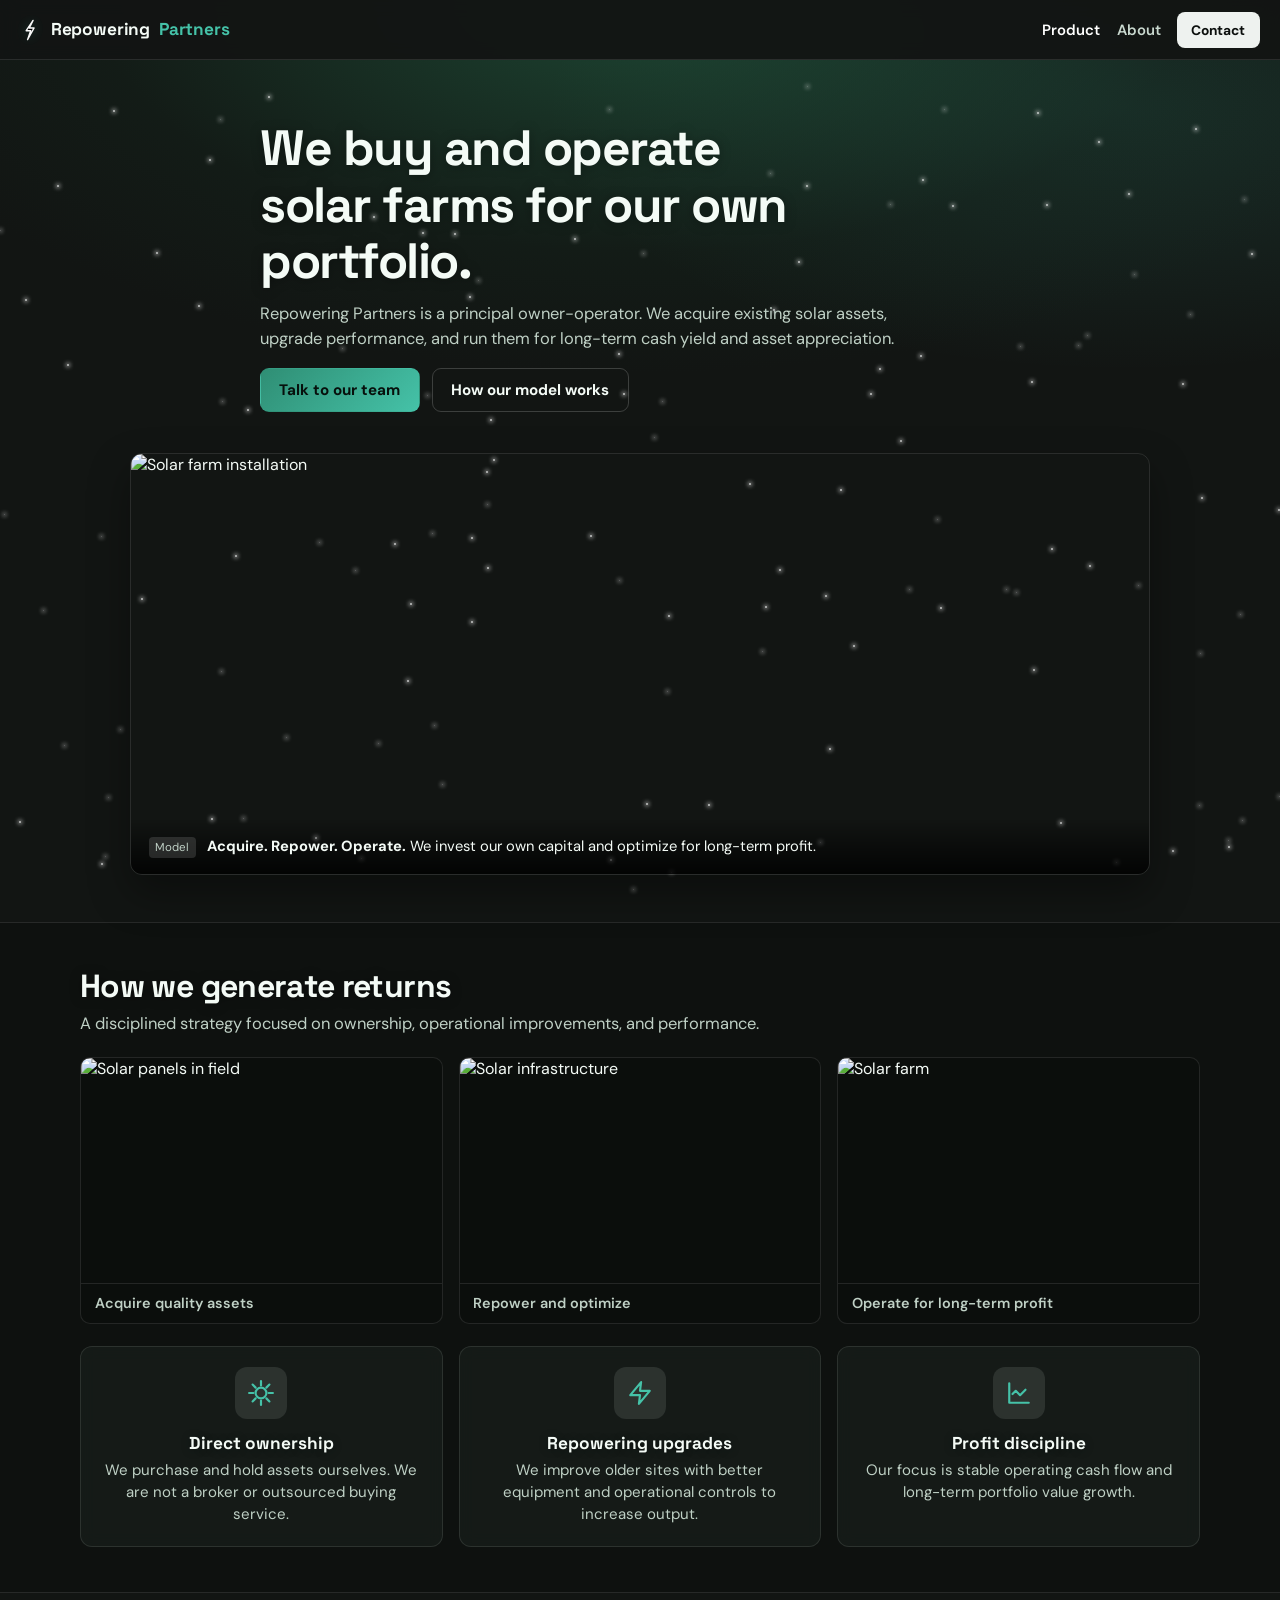
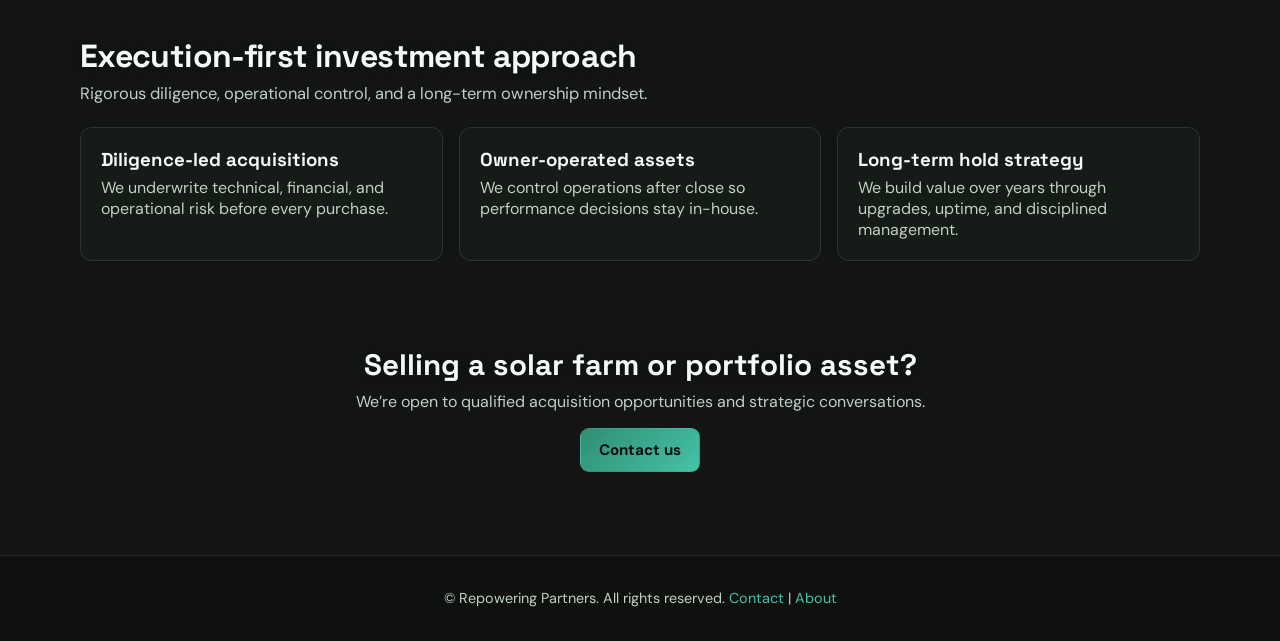
==== commit 47f3b541: "t" ====
--- a/index.html
+++ b/index.html
@@ -3,11 +3,11 @@
 <head>
   <meta charset="UTF-8" />
   <meta name="viewport" content="width=device-width, initial-scale=1.0" />
-  <title>Repowering Partners — Own. Remodel. Profit.</title>
+  <title>Repowering Partners — Acquire. Repower. Operate.</title>
   <link rel="icon" type="image/svg+xml" href="favicon.svg" />
   <link rel="preconnect" href="https://fonts.googleapis.com" />
   <link rel="preconnect" href="https://fonts.gstatic.com" crossorigin />
-  <link href="https://fonts.googleapis.com/css2?family=DM+Sans:ital,opsz,wght@0,9..40,400;0,9..40,500;0,9..40,600;0,9..40,700;1,9..40,400&display=swap" rel="stylesheet" />
+  <link href="https://fonts.googleapis.com/css2?family=DM+Sans:ital,opsz,wght@0,9..40,400;0,9..40,500;0,9..40,600;0,9..40,700&display=swap" rel="stylesheet" />
   <link href="https://fonts.googleapis.com/css2?family=Space+Grotesk:wght@400;500;600;700&display=swap" rel="stylesheet" />
   <link rel="stylesheet" href="css/styles.css" />
 </head>
@@ -18,51 +18,46 @@
 
   <header class="navbar">
     <a href="index.html" class="navbar__brand">
-      <img src="favicon.svg" alt="" class="navbar__logo" width="24" height="24" />
+      <img src="favicon.svg" alt="" class="navbar__logo" width="22" height="22" />
       Repowering <span>Partners</span>
     </a>
-    <button
-      class="navbar__toggle"
-      type="button"
-      aria-label="Toggle navigation"
-      aria-expanded="false"
-      aria-controls="main-nav"
-    >
-      <span class="navbar__toggle-bar"></span>
-      <span class="navbar__toggle-bar"></span>
-      <span class="navbar__toggle-bar"></span>
-    </button>
+
     <nav class="navbar__nav" id="main-nav" aria-label="Main navigation">
       <ul class="navbar__links">
         <li><a href="index.html">Product</a></li>
         <li><a href="about.html">About</a></li>
       </ul>
-      <a href="contact.html" class="btn btn--nav">Contact</a>
+      <a href="contact.html" class="btn--nav">Contact</a>
     </nav>
   </header>
 
   <main>
     <section class="hero hero--home">
       <div class="container container--narrow">
-        <h1 class="hero__title animate-in">The solar development system for teams and partners.</h1>
+        <h1 class="hero__title animate-in">We buy and operate solar farms for our own portfolio.</h1>
         <p class="hero__subtitle animate-in animate-in--delay-1">
-          Structure, acquire, and operate solar farms with a single partner—Repowering Partners handles diligence, upgrades, and long-term operations.
+          Repowering Partners is a principal owner-operator. We acquire existing solar assets, upgrade performance, and run them for long-term cash yield and asset appreciation.
         </p>
         <div class="hero__cta">
           <a href="contact.html" class="btn btn--primary animate-in animate-in--delay-2">Talk to our team</a>
-          <a href="about.html" class="hero__link animate-in animate-in--delay-2">Learn how we work &rarr;</a>
+          <a href="about.html" class="btn btn--outline animate-in animate-in--delay-2">How our model works</a>
         </div>
       </div>
     </section>
 
     <section class="product-preview">
-      <div class="container container--wide">
+      <div class="container">
         <div class="product-preview__frame animate-on-scroll">
-          <img src="https://images.unsplash.com/photo-1508514177221-188b1cf16e9d?w=1400&q=85" alt="Solar farm installation" class="product-preview__img" decoding="async" />
+          <img
+            src="https://images.unsplash.com/photo-1508514177221-188b1cf16e9d?w=1400&q=85"
+            alt="Solar farm installation"
+            class="product-preview__img"
+            decoding="async"
+          />
           <div class="product-preview__overlay">
             <div class="product-preview__caption">
-              <span class="product-preview__badge">Portfolio</span>
-              <strong>Acquire. Remodel. Operate.</strong> — Real assets, transparent returns.
+              <span class="product-preview__badge">Model</span>
+              <strong>Acquire. Repower. Operate.</strong> We invest our own capital and optimize for long-term profit.
             </div>
           </div>
         </div>
@@ -71,43 +66,49 @@
 
     <section class="section section--alt">
       <div class="container">
-        <h2 class="section-title animate-on-scroll">Why partner with us</h2>
-        <p class="section-subtitle animate-on-scroll animate-on-scroll--delay-1">We focus on ownership, efficiency, and transparent returns.</p>
+        <h2 class="section-title animate-on-scroll">How we generate returns</h2>
+        <p class="section-subtitle animate-on-scroll animate-on-scroll--delay-1">
+          A disciplined strategy focused on ownership, operational improvements, and performance.
+        </p>
+
         <div class="image-row">
           <figure class="image-card animate-on-scroll animate-on-scroll--stagger-0">
             <img src="https://images.unsplash.com/photo-1532601224476-15c79f2f7a51?w=900&q=85" alt="Solar panels in field" loading="lazy" decoding="async" />
-            <figcaption>Acquire &amp; own</figcaption>
+            <figcaption>Acquire quality assets</figcaption>
           </figure>
           <figure class="image-card animate-on-scroll animate-on-scroll--stagger-1">
             <img src="https://images.unsplash.com/photo-1509391366360-2e959784a276?w=900&q=85" alt="Solar infrastructure" loading="lazy" decoding="async" />
-            <figcaption>Remodel &amp; upgrade</figcaption>
+            <figcaption>Repower and optimize</figcaption>
           </figure>
           <figure class="image-card animate-on-scroll animate-on-scroll--stagger-2">
             <img src="https://images.unsplash.com/photo-1508514177221-188b1cf16e9d?w=900&q=85" alt="Solar farm" loading="lazy" decoding="async" />
-            <figcaption>Long-term returns</figcaption>
+            <figcaption>Operate for long-term profit</figcaption>
           </figure>
         </div>
+
         <div class="grid-3">
           <div class="card feature-card animate-on-scroll animate-on-scroll--stagger-0">
             <div class="feature-card__icon" aria-hidden="true">
               <svg xmlns="http://www.w3.org/2000/svg" viewBox="0 0 24 24" fill="none" stroke="currentColor" stroke-width="2" stroke-linecap="round" stroke-linejoin="round"><circle cx="12" cy="12" r="5"/><path d="M12 1v4M12 19v4M4.22 4.22l2.83 2.83M16.95 16.95l2.83 2.83M1 12h4M19 12h4M4.22 19.78l2.83-2.83M16.95 7.05l2.83-2.83"/></svg>
             </div>
-            <h3>Acquire & own</h3>
-            <p>We identify and purchase solar farms with strong potential, so you own real assets—not just paper.</p>
+            <h3>Direct ownership</h3>
+            <p>We purchase and hold assets ourselves. We are not a broker or outsourced buying service.</p>
           </div>
+
           <div class="card feature-card animate-on-scroll animate-on-scroll--stagger-1">
             <div class="feature-card__icon" aria-hidden="true">
               <svg xmlns="http://www.w3.org/2000/svg" viewBox="0 0 24 24" fill="none" stroke="currentColor" stroke-width="2" stroke-linecap="round" stroke-linejoin="round"><polygon points="13 2 3 14 12 14 11 22 21 10 12 10 13 2"/></svg>
             </div>
-            <h3>Remodel & upgrade</h3>
-            <p>Older sites get modernized: better panels, storage, and grid integration for higher output and value.</p>
+            <h3>Repowering upgrades</h3>
+            <p>We improve older sites with better equipment and operational controls to increase output.</p>
           </div>
+
           <div class="card feature-card animate-on-scroll animate-on-scroll--stagger-2">
             <div class="feature-card__icon" aria-hidden="true">
               <svg xmlns="http://www.w3.org/2000/svg" viewBox="0 0 24 24" fill="none" stroke="currentColor" stroke-width="2" stroke-linecap="round" stroke-linejoin="round"><path d="M3 3v18h18"/><path d="M18 9l-5 5-4-4-3 3"/></svg>
             </div>
-            <h3>Self-profit focus</h3>
-            <p>Our model is built around ownership profit—revenue from generation and increased asset value over time.</p>
+            <h3>Profit discipline</h3>
+            <p>Our focus is stable operating cash flow and long-term portfolio value growth.</p>
           </div>
         </div>
       </div>
@@ -115,20 +116,23 @@
 
     <section class="section">
       <div class="container">
-        <h2 class="section-title animate-on-scroll">Built for serious investors</h2>
-        <p class="section-subtitle animate-on-scroll animate-on-scroll--delay-1">Transparent structure, clear economics, and a team that executes.</p>
+        <h2 class="section-title animate-on-scroll">Execution-first investment approach</h2>
+        <p class="section-subtitle animate-on-scroll animate-on-scroll--delay-1">
+          Rigorous diligence, operational control, and a long-term ownership mindset.
+        </p>
+
         <div class="grid-3">
           <div class="card animate-on-scroll animate-on-scroll--stagger-0">
-            <h3 style="margin-top: 0;">Due diligence</h3>
-            <p style="color: var(--text-muted); margin: 0;">Rigorous site and financial analysis before every acquisition.</p>
+            <h3 style="margin-top:0; margin-bottom:0.4rem;">Diligence-led acquisitions</h3>
+            <p style="color: var(--text-muted); margin:0;">We underwrite technical, financial, and operational risk before every purchase.</p>
           </div>
           <div class="card animate-on-scroll animate-on-scroll--stagger-1">
-            <h3 style="margin-top: 0;">Operational control</h3>
-            <p style="color: var(--text-muted); margin: 0;">We operate what we own—no passive handoffs or hidden fees.</p>
+            <h3 style="margin-top:0; margin-bottom:0.4rem;">Owner-operated assets</h3>
+            <p style="color: var(--text-muted); margin:0;">We control operations after close so performance decisions stay in-house.</p>
           </div>
           <div class="card animate-on-scroll animate-on-scroll--stagger-2">
-            <h3 style="margin-top: 0;">Long-term horizon</h3>
-            <p style="color: var(--text-muted); margin: 0;">Aligned with investors who think in decades, not quarters.</p>
+            <h3 style="margin-top:0; margin-bottom:0.4rem;">Long-term hold strategy</h3>
+            <p style="color: var(--text-muted); margin:0;">We build value over years through upgrades, uptime, and disciplined management.</p>
           </div>
         </div>
       </div>
@@ -136,8 +140,10 @@
 
     <section class="cta-strip">
       <div class="container">
-        <h2 class="cta-strip__title animate-on-scroll">Ready to explore solar farm ownership?</h2>
-        <p class="cta-strip__text animate-on-scroll animate-on-scroll--delay-1">Tell us about your goals and we’ll show you how we can work together.</p>
+        <h2 class="cta-strip__title animate-on-scroll">Selling a solar farm or portfolio asset?</h2>
+        <p class="cta-strip__text animate-on-scroll animate-on-scroll--delay-1">
+          We’re open to qualified acquisition opportunities and strategic conversations.
+        </p>
         <a href="contact.html" class="btn btn--primary animate-on-scroll animate-on-scroll--delay-2">Contact us</a>
       </div>
     </section>
--- a/css/styles.css
+++ b/css/styles.css
@@ -1,25 +1,25 @@
-/* ===== Design tokens (Linear-style dark) ===== */
+/* ===== Design tokens ===== */
 :root {
-  --bg: #151515;
-  --bg-elevated: #1c1c1c;
-  --bg-card: rgba(28, 28, 28, 0.85);
-  --border: rgba(255, 255, 255, 0.08);
-  --border-strong: rgba(255, 255, 255, 0.12);
-  --card-border: var(--border);
-  --text-primary: #f8fffb;
-  --text-muted: #c1cec7;
-  --accent: #e5e5e5;
-  --accent-teal: #2d8b7a;
-  --accent-teal-bright: #3dbda8;
-  --btn-nav-bg: #ededed;
-  --btn-nav-text: #0a0a0a;
-  --star-color: rgba(255, 255, 255, 0.85);
-  --star-dim: rgba(255, 255, 255, 0.4);
+  --bg: #121513;
+  --bg-elevated: #1a1f1b;
+  --bg-card: rgba(23, 29, 25, 0.86);
+  --border: rgba(255, 255, 255, 0.1);
+  --border-strong: rgba(255, 255, 255, 0.18);
+  --text-primary: #f4fbf6;
+  --text-muted: #bfd0c5;
+  --accent-teal: #2f8e74;
+  --accent-teal-bright: #45c2a8;
+  --btn-nav-bg: #eef2ef;
+  --btn-nav-text: #0b0f0d;
+  --star-color: rgba(255, 255, 255, 0.8);
+  --star-dim: rgba(255, 255, 255, 0.35);
+  --shadow: 0 14px 34px rgba(0, 0, 0, 0.28);
 }
 
 /* ===== Reset & base ===== */
 *, *::before, *::after { box-sizing: border-box; }
 html { scroll-behavior: smooth; }
+
 body {
   margin: 0;
   font-family: 'DM Sans', 'Segoe UI', system-ui, -apple-system, sans-serif;
@@ -31,7 +31,6 @@
   text-rendering: optimizeLegibility;
 }
 
-/* Display typography for headings / brand */
 h1, h2, h3,
 .hero__title,
 .section-title,
@@ -40,15 +39,9 @@
   font-family: 'Space Grotesk', system-ui, -apple-system, sans-serif;
 }
 
-/* Improve heading readability */
-.hero__title,
-.section-title,
-.cta-strip__title,
-.feature-card h3 {
-  text-shadow: 0 1px 12px rgba(0, 0, 0, 0.35);
-}
-
-/* ===== Animated starfield (moving stars) — kept as requested ===== */
+a { color: inherit; }
+
+/* ===== Starfield ===== */
 .starfield {
   position: fixed;
   inset: 0;
@@ -62,12 +55,11 @@
   inset: 0;
   z-index: -1;
   background:
-    radial-gradient(ellipse 85% 55% at 50% 0%, rgba(34, 98, 70, 0.55) 0%, rgba(20, 40, 30, 0.25) 48%, transparent 72%),
-    radial-gradient(ellipse 70% 45% at 85% 15%, rgba(61, 189, 168, 0.12) 0%, transparent 65%);
+    radial-gradient(ellipse 85% 56% at 50% 0%, rgba(37, 103, 72, 0.58) 0%, rgba(22, 47, 34, 0.25) 50%, transparent 74%),
+    radial-gradient(ellipse 70% 45% at 88% 12%, rgba(69, 194, 168, 0.14) 0%, transparent 65%);
   pointer-events: none;
 }
 
-/* Stars container */
 .stars {
   position: absolute;
   inset: 0;
@@ -80,14 +72,14 @@
   height: 2px;
   background: var(--star-color);
   border-radius: 50%;
+  box-shadow: 0 0 4px 1px var(--star-color);
   animation: twinkle linear infinite, drift 25s ease-in-out infinite;
-  box-shadow: 0 0 4px 1px var(--star-color);
 }
 
 .star.star--dim {
-  background: var(--star-dim);
   width: 1px;
   height: 1px;
+  background: var(--star-dim);
   animation: twinkle 4s linear 1s infinite, drift 35s ease-in-out infinite;
 }
 
@@ -103,43 +95,37 @@
   75% { transform: translate(-3px, -1px); }
 }
 
-/* ===== Navbar (Linear-style) ===== */
+/* ===== Navbar ===== */
 .navbar {
   position: fixed;
-  top: 0;
-  left: 0;
-  right: 0;
+  inset: 0 0 auto 0;
   z-index: 100;
   display: flex;
   align-items: center;
   justify-content: space-between;
-  padding: 0.875rem 1.5rem;
-  background: var(--bg);
+  padding: 0.7rem 1.25rem;
+  background: rgba(18, 21, 19, 0.95);
   border-bottom: 1px solid var(--border);
-  transition: background 0.2s ease;
-}
-
-.navbar.scrolled { background: rgba(21, 21, 21, 0.95); backdrop-filter: blur(10px); }
+  backdrop-filter: blur(8px);
+}
+
+.navbar.scrolled {
+  background: rgba(18, 21, 19, 0.98);
+}
 
 .navbar__brand {
   display: inline-flex;
   align-items: center;
   gap: 0.5rem;
-  font-size: 1.125rem;
-  font-weight: 600;
-  color: var(--text-primary);
   text-decoration: none;
+  font-size: 1.08rem;
+  font-weight: 700;
   letter-spacing: -0.01em;
-  transition: opacity 0.2s ease;
-}
-
-.navbar__brand:hover {
-  opacity: 0.9;
 }
 
 .navbar__logo {
+  opacity: 0.95;
   flex-shrink: 0;
-  opacity: 0.95;
 }
 
 .navbar__brand span { color: var(--accent-teal-bright); }
@@ -147,193 +133,199 @@
 .navbar__nav {
   display: flex;
   align-items: center;
-  gap: 1.5rem;
+  gap: 1rem;
 }
 
 .navbar__links {
   display: flex;
-  gap: 1.75rem;
+  align-items: center;
+  gap: 1.05rem;
   list-style: none;
   margin: 0;
   padding: 0;
 }
 
-.navbar__links li {
+.navbar__links li,
+.navbar__links li::marker {
   list-style: none;
-}
-
-.navbar__links li::marker {
   content: '';
 }
 
 .navbar__links a {
-  color: #c8d5ce;
+  color: #c9d8cf;
   text-decoration: none;
-  font-size: 0.9375rem;
+  font-size: 0.93rem;
   font-weight: 600;
-  transition: color 0.22s ease;
+  transition: color 0.2s ease;
 }
 
 .navbar__links a:hover,
-.navbar__links a.active { color: #ffffff; }
+.navbar__links a.active {
+  color: #ffffff;
+}
+
+.navbar__toggle { display: none; } /* ensures no mystery white dot */
 
 .btn--nav {
-  padding: 0.5rem 1rem;
-  font-size: 0.875rem;
-  font-weight: 500;
+  display: inline-flex;
+  align-items: center;
+  justify-content: center;
+  min-height: 36px;
+  padding: 0.45rem 0.85rem;
+  border-radius: 8px;
   background: var(--btn-nav-bg);
   color: var(--btn-nav-text);
-  border-radius: 6px;
-}
-
-.btn--nav {
-  transition: background 0.2s ease, color 0.2s ease;
+  font-size: 0.86rem;
+  font-weight: 700;
+  text-decoration: none;
+  border: 1px solid transparent;
+  transition: transform 0.2s ease, background 0.2s ease, border-color 0.2s ease;
 }
 
 .btn--nav:hover {
   background: #fff;
-  color: var(--btn-nav-text);
-  box-shadow: none;
-  transform: none;
-}
-
+  transform: translateY(-1px);
+}
+
+.btn--nav.active {
+  border-color: rgba(69, 194, 168, 0.5);
+}
+
+.navbar__brand:focus-visible,
 .navbar__links a:focus-visible,
-.navbar__brand:focus-visible {
+.btn:focus-visible {
   outline: 2px solid var(--accent-teal-bright);
   outline-offset: 3px;
 }
 
-/* Hide unstyled toggle button that can appear as a white dot */
-.navbar__toggle {
-  display: none;
-}
-
-@media (max-width: 768px) {
-  .navbar__nav { gap: 1rem; }
-  .navbar__links { gap: 1rem; }
-  .navbar__links li:first-child a { display: none; }
-}
-
-@media (max-width: 640px) {
-  .navbar { padding: 0.75rem 1rem; }
-  .navbar__brand { font-size: 1rem; }
-  .navbar__logo { width: 20px; height: 20px; }
-  .hero { padding: 3rem 0 4rem; }
-  .section { padding: 3rem 0; }
-  .cta-strip { padding: 3rem 1rem; }
-}
-
-/* ===== Animations (premium feel) ===== */
-@keyframes fade-in-up {
-  from {
-    opacity: 0;
-    transform: translateY(24px);
-  }
-  to {
-    opacity: 1;
-    transform: translateY(0);
-  }
-}
-
-@keyframes fade-in {
-  from { opacity: 0; }
-  to { opacity: 1; }
-}
-
-/* Hero entrance — plays on load */
-.animate-in {
-  opacity: 0;
-  animation: fade-in-up 0.8s cubic-bezier(0.22, 1, 0.36, 1) forwards;
-}
-
-.animate-in--delay-1 { animation-delay: 0.12s; }
-.animate-in--delay-2 { animation-delay: 0.24s; }
-
-/* Scroll-triggered reveal */
-.animate-on-scroll {
-  opacity: 0;
-  transform: translateY(28px);
-  transition: opacity 0.7s cubic-bezier(0.22, 1, 0.36, 1),
-              transform 0.7s cubic-bezier(0.22, 1, 0.36, 1);
-}
-
-.animate-on-scroll.is-visible {
-  opacity: 1;
-  transform: translateY(0);
-}
-
-.animate-on-scroll--delay-1 { transition-delay: 0.08s; }
-.animate-on-scroll--delay-2 { transition-delay: 0.16s; }
-
-.animate-on-scroll--stagger-0 { transition-delay: 0s; }
-.animate-on-scroll--stagger-1 { transition-delay: 0.1s; }
-.animate-on-scroll--stagger-2 { transition-delay: 0.2s; }
-
-/* ===== Main content area ===== */
+/* ===== Layout ===== */
 main {
-  padding-top: 80px;
+  padding-top: 72px;
+  padding-bottom: 2.2rem;
   min-height: 100vh;
-  padding-bottom: 4rem;
 }
 
 .container {
-  max-width: 1100px;
-  margin: 0 auto;
-  padding: 0 1.5rem;
+  width: min(1120px, 100% - 2.5rem);
+  margin-inline: auto;
 }
 
 .container--narrow {
-  max-width: 720px;
-}
-
-.container--wide {
-  max-width: 1280px;
-  padding: 0 1.5rem;
-}
-
-@media (min-width: 1400px) {
-  .container--wide {
-    max-width: 1400px;
-  }
+  width: min(760px, 100% - 2.5rem);
+}
+
+.container--form {
+  width: min(620px, 100% - 2.5rem);
+}
+
+.section {
+  padding: 2.8rem 0;
+}
+
+.section--alt {
+  background: rgba(0, 0, 0, 0.18);
+  border-top: 1px solid var(--border);
+  border-bottom: 1px solid var(--border);
+}
+
+/* ===== Typography ===== */
+.section-title {
+  margin: 0 0 0.35rem;
+  font-size: clamp(1.5rem, 2.9vw, 2rem);
+  line-height: 1.2;
+  letter-spacing: -0.02em;
+  text-shadow: 0 1px 12px rgba(0, 0, 0, 0.35);
+}
+
+.section-subtitle {
+  margin: 0 0 1.25rem;
+  color: var(--text-muted);
+  font-size: 1.03rem;
+  line-height: 1.55;
+  max-width: 44rem;
+}
+
+.hero {
+  padding: 2.5rem 0 2.8rem;
+}
+
+.hero--home {
+  padding: 3rem 0 2.6rem;
+}
+
+.hero__badge {
+  display: inline-block;
+  margin: 0 0 0.95rem;
+  padding: 0.35rem 0.85rem;
+  border-radius: 999px;
+  background: rgba(255, 255, 255, 0.06);
+  border: 1px solid var(--border);
+  color: var(--text-muted);
+  font-size: 0.82rem;
+  letter-spacing: 0.02em;
+}
+
+.hero__title {
+  margin: 0 0 0.7rem;
+  font-size: clamp(2rem, 4.4vw, 3.1rem);
+  line-height: 1.14;
+  letter-spacing: -0.03em;
+  max-width: 18ch;
+  text-shadow: 0 1px 12px rgba(0, 0, 0, 0.35);
+}
+
+.hero__title span { color: var(--accent-teal-bright); }
+
+.hero__subtitle {
+  margin: 0 0 1rem;
+  color: var(--text-muted);
+  max-width: 62ch;
+  line-height: 1.55;
+  font-size: 1.03rem;
+}
+
+.hero__cta {
+  display: flex;
+  flex-wrap: wrap;
+  gap: 0.75rem;
+  align-items: center; /* fixes misalignment */
 }
 
 /* ===== Buttons ===== */
 .btn {
-  display: inline-block;
-  padding: 0.85rem 1.75rem;
-  font-weight: 600;
+  display: inline-flex;
+  align-items: center;
+  justify-content: center;
+  min-height: 42px;
+  padding: 0.68rem 1.15rem;
+  border-radius: 9px;
   text-decoration: none;
-  border-radius: 8px;
-  border: none;
+  border: 1px solid transparent;
+  font-size: 0.95rem;
+  font-weight: 700;
   cursor: pointer;
-  font-size: 1rem;
-  transition: transform 0.25s cubic-bezier(0.22, 1, 0.36, 1), box-shadow 0.25s ease;
+  transition: transform 0.22s ease, box-shadow 0.22s ease, background 0.22s ease, color 0.22s ease;
 }
 
 .btn--primary {
   background: linear-gradient(135deg, var(--accent-teal), var(--accent-teal-bright));
-  color: #0a0a0a;
+  color: #07100c;
 }
 
 .btn--primary:hover {
-  transform: translateY(-3px);
-  box-shadow: 0 12px 28px rgba(45, 139, 122, 0.4);
+  transform: translateY(-2px);
+  box-shadow: 0 10px 24px rgba(53, 162, 135, 0.38);
 }
 
 .btn--outline {
   background: transparent;
-  color: var(--accent-teal-bright);
-  border: 1px solid var(--border-strong);
+  border-color: var(--border-strong);
+  color: var(--text-primary);
 }
 
 .btn--outline:hover {
   background: rgba(255, 255, 255, 0.06);
   transform: translateY(-2px);
-}
-
-.btn:focus-visible {
-  outline: 2px solid var(--accent-teal-bright);
-  outline-offset: 3px;
 }
 
 /* ===== Cards ===== */
@@ -341,440 +333,392 @@
   background: var(--bg-card);
   border: 1px solid var(--border);
   border-radius: 12px;
-  padding: 1.75rem;
+  padding: 1.25rem;
   backdrop-filter: blur(8px);
-  transition: border-color 0.25s ease, transform 0.35s cubic-bezier(0.22, 1, 0.36, 1), box-shadow 0.35s ease;
+  transition: border-color 0.25s ease, transform 0.25s ease, box-shadow 0.25s ease;
 }
 
 .card:hover {
   border-color: var(--border-strong);
-  transform: translateY(-4px);
-  box-shadow: 0 20px 40px rgba(0, 0, 0, 0.25);
-}
-
-/* ===== Section titles ===== */
-.section-title {
-  font-size: clamp(1.5rem, 3vw, 2rem);
-  font-weight: 700;
-  margin-bottom: 0.5rem;
+  transform: translateY(-3px);
+  box-shadow: var(--shadow);
+}
+
+/* ===== Product preview ===== */
+.product-preview {
+  padding: 0 0 2.9rem;
+}
+
+.product-preview__frame {
+  border: 1px solid var(--border);
+  border-radius: 12px;
+  overflow: hidden;
+  box-shadow: 0 18px 40px rgba(0, 0, 0, 0.35);
+  max-width: 1020px;
+  margin: 0 auto;
+}
+
+.product-preview__img {
+  display: block;
+  width: 100%;
+  height: clamp(240px, 42vw, 420px); /* normalized image height */
+  object-fit: cover;
+}
+
+.product-preview__overlay {
+  position: absolute;
+  inset: auto 0 0 0;
+  padding: 1rem 1.1rem;
+  background: linear-gradient(to top, rgba(0, 0, 0, 0.82), rgba(0, 0, 0, 0));
+}
+
+.product-preview__caption {
   color: var(--text-primary);
-  letter-spacing: -0.02em;
-  max-width: 40rem;
-}
-
-.section-subtitle {
-  color: var(--text-muted);
-  font-size: 1.1rem;
-  margin-bottom: 2rem;
-  max-width: 40rem;
-}
-
-@media (min-width: 768px) {
-  .section-title,
-  .section-subtitle {
-    text-align: left;
-  }
-}
-
-/* ===== Footer ===== */
-.footer {
-  padding: 2rem 1.5rem;
+  font-size: 0.92rem;
+}
+
+.product-preview__badge {
+  display: inline-block;
+  margin-right: 0.45rem;
+  padding: 0.18rem 0.42rem;
+  border-radius: 4px;
+  font-size: 0.72rem;
+  color: var(--text-muted);
+  background: rgba(255, 255, 255, 0.13);
+}
+
+/* ensure overlay positioning works */
+.product-preview__frame { position: relative; }
+
+/* ===== Image row ===== */
+.image-row {
+  display: grid;
+  grid-template-columns: repeat(3, minmax(0, 1fr));
+  gap: 1rem;
+  margin-bottom: 1.4rem;
+}
+
+.image-card {
+  margin: 0;
+  border: 1px solid var(--border);
+  border-radius: 10px;
+  overflow: hidden;
+  background: rgba(0, 0, 0, 0.16);
+}
+
+.image-card img {
+  width: 100%;
+  height: clamp(170px, 24vw, 225px); /* reduced from very tall */
+  object-fit: cover;
+  display: block;
+}
+
+.image-card figcaption {
+  padding: 0.65rem 0.85rem;
+  color: var(--text-muted);
+  font-size: 0.9rem;
+  font-weight: 600;
+  border-top: 1px solid var(--border);
+}
+
+/* ===== Feature grid ===== */
+.grid-3 {
+  display: grid;
+  grid-template-columns: repeat(3, minmax(0, 1fr));
+  gap: 1rem;
+}
+
+.feature-card {
   text-align: center;
-  border-top: 1px solid var(--border);
-  background: var(--bg);
-  color: var(--text-muted);
-  font-size: 0.9rem;
-}
-
-.footer a { color: var(--accent-teal-bright); text-decoration: none; }
-.footer a:hover { text-decoration: underline; }
-.footer a:focus-visible { outline: 2px solid var(--accent-teal-bright); outline-offset: 2px; }
-
-/* ===== Hero ===== */
-.hero {
-  padding: 4rem 0 5rem;
-  text-align: center;
-}
-
-.hero--home {
-  padding: 5rem 0 4rem;
-}
-
-.hero--home .hero__title {
-  font-size: clamp(2rem, 4.5vw, 3.25rem);
-  font-weight: 600;
-  letter-spacing: -0.03em;
-  line-height: 1.2;
-}
-
-.hero__badge {
-  display: inline-block;
-  padding: 0.4rem 1rem;
-  background: rgba(255, 255, 255, 0.06);
-  border: 1px solid var(--border);
-  border-radius: 999px;
-  font-size: 0.85rem;
-  color: var(--text-muted);
-  margin-bottom: 1.5rem;
-  letter-spacing: 0.03em;
-}
-
-.hero__title {
-  font-size: clamp(2rem, 4vw, 2.75rem);
-  font-weight: 700;
-  line-height: 1.15;
-  margin: 0 0 1rem;
-  max-width: 700px;
-  margin-left: auto;
-  margin-right: auto;
-}
-
-.hero__title span { color: var(--accent-teal-bright); }
-
-.hero__subtitle {
-  font-size: 1.125rem;
-  color: var(--text-muted);
-  max-width: 560px;
+}
+
+.feature-card__icon {
+  width: 52px;
+  height: 52px;
+  margin: 0 auto 0.8rem;
+  border-radius: 12px;
+  background: rgba(255, 255, 255, 0.1);
+  color: var(--accent-teal-bright);
+  display: flex;
+  align-items: center;
+  justify-content: center;
+}
+
+.feature-card__icon svg {
+  width: 26px;
+  height: 26px;
+}
+
+.feature-card h3 {
+  margin: 0 0 0.4rem;
+  font-size: 1.08rem;
+  text-shadow: 0 1px 10px rgba(0, 0, 0, 0.3);
+}
+
+.feature-card p {
+  margin: 0;
+  color: var(--text-muted);
+  font-size: 0.94rem;
+  line-height: 1.45;
+}
+
+/* ===== About ===== */
+.about-hero-image {
   margin: 0 auto 1.5rem;
-  line-height: 1.6;
-}
-
-@media (min-width: 768px) {
-  .hero {
-    text-align: left;
-  }
-
-  .hero__badge,
-  .hero__title,
-  .hero__subtitle,
-  .hero__link {
-    margin-left: 0;
-    margin-right: auto;
-  }
-
-  .hero__cta {
-    justify-content: flex-start;
-  }
-}
-
-.hero__link {
-  color: var(--text-muted);
-  font-size: 0.9375rem;
-  text-decoration: none;
-  transition: color 0.25s ease, transform 0.25s ease;
-  display: inline-block;
-}
-
-.hero__link:hover {
-  color: var(--text-primary);
-  transform: translateX(4px);
-}
-
-.hero__cta {
-  display: flex;
-  gap: 1rem;
-  justify-content: center;
-  flex-wrap: wrap;
-}
-
-/* ===== Sections ===== */
-.section {
-  padding: 4rem 0;
-}
-
-.section--alt { background: rgba(0, 0, 0, 0.2); }
-
-/* ===== Product preview (app-style block) ===== */
-.product-preview {
-  padding: 0 0 5rem;
-}
-
-.product-preview__frame {
-  position: relative;
+  max-width: 860px;
   border-radius: 12px;
   overflow: hidden;
   border: 1px solid var(--border);
-  box-shadow: 0 24px 48px rgba(0, 0, 0, 0.4);
-  transition: box-shadow 0.4s ease, border-color 0.3s ease;
-}
-
-.product-preview__frame:hover {
-  box-shadow: 0 32px 64px rgba(0, 0, 0, 0.5);
-  border-color: var(--border-strong);
-}
-
-.product-preview__img {
-  display: block;
+}
+
+.about-hero-image img {
   width: 100%;
-  height: auto;
-  max-height: 480px;
-  object-fit: cover;
-  vertical-align: middle;
-  transition: transform 0.6s cubic-bezier(0.22, 1, 0.36, 1);
-}
-
-.product-preview__frame:hover .product-preview__img {
-  transform: scale(1.03);
-}
-
-@media (min-width: 1024px) {
-  .product-preview__img {
-    max-height: 560px;
-  }
-}
-
-@media (min-width: 1280px) {
-  .product-preview__img {
-    max-height: 620px;
-  }
-}
-
-.product-preview__overlay {
-  position: absolute;
-  bottom: 0;
-  left: 0;
-  right: 0;
-  padding: 1.5rem 1.5rem 1.25rem;
-  background: linear-gradient(to top, rgba(0, 0, 0, 0.85), transparent);
-}
-
-.product-preview__caption {
-  font-size: 0.9375rem;
-  color: var(--text-primary);
-  max-width: 640px;
-}
-
-.product-preview__badge {
-  display: inline-block;
-  margin-right: 0.5rem;
-  padding: 0.2rem 0.5rem;
-  background: rgba(255, 255, 255, 0.12);
-  border-radius: 4px;
-  font-size: 0.75rem;
-  color: var(--text-muted);
-}
-
-/* ===== Image row (feature images) ===== */
-.image-row {
-  display: grid;
-  grid-template-columns: repeat(3, 1fr);
-  gap: 1.25rem;
-  margin-bottom: 2.5rem;
-}
-
-@media (max-width: 768px) {
-  .image-row { grid-template-columns: 1fr; }
-}
-
-.image-card {
-  margin: 0;
-  border-radius: 10px;
-  overflow: hidden;
-  border: 1px solid var(--border);
-  transition: transform 0.35s cubic-bezier(0.22, 1, 0.36, 1), box-shadow 0.35s ease;
-}
-
-.image-card:hover {
-  transform: translateY(-4px);
-  box-shadow: 0 16px 40px rgba(0, 0, 0, 0.35);
-}
-
-.image-card img {
-  width: 100%;
-  height: 200px;
+  height: clamp(220px, 35vw, 360px); /* constrained */
   object-fit: cover;
   display: block;
-  transition: transform 0.5s cubic-bezier(0.22, 1, 0.36, 1);
-}
-
-.image-card:hover img {
-  transform: scale(1.06);
-}
-
-@media (min-width: 1024px) {
-  .image-card img {
-    height: 260px;
-  }
-}
-
-@media (min-width: 1280px) {
-  .image-card img {
-    height: 300px;
-  }
-}
-
-.image-card figcaption {
-  padding: 0.75rem 1rem;
-  font-size: 0.9rem;
-  font-weight: 500;
-  color: var(--text-muted);
-  background: var(--bg-card);
-}
-
-.grid-3 {
-  display: grid;
-  grid-template-columns: repeat(auto-fit, minmax(280px, 1fr));
-  gap: 1.5rem;
-}
-
-.feature-card {
-  text-align: center;
-}
-
-.feature-card__icon {
-  width: 56px;
-  height: 56px;
-  margin: 0 auto 1rem;
-  background: rgba(255, 255, 255, 0.1);
-  border-radius: 12px;
+}
+
+.about-intro {
+  max-width: 760px;
+  margin: 0 auto 1.8rem;
+  color: var(--text-muted);
+  font-size: 1.03rem;
+  line-height: 1.6;
+}
+
+.about-intro p {
+  margin: 0 0 0.9rem;
+}
+
+.values-list {
+  list-style: none;
+  margin: 1.2rem 0 0;
+  padding: 0;
+}
+
+.values-list li {
   display: flex;
-  align-items: center;
-  justify-content: center;
+  gap: 0.85rem;
+  align-items: flex-start;
+  padding: 0.72rem 0;
+  border-bottom: 1px solid var(--border);
+}
+
+.values-list li:last-child { border-bottom: none; }
+
+.values-list strong {
+  min-width: 152px;
   color: var(--accent-teal-bright);
 }
 
-.feature-card__icon svg {
-  width: 28px;
-  height: 28px;
-}
-
-.feature-card h3 {
-  font-size: 1.2rem;
-  margin: 0 0 0.5rem;
-  color: var(--text-primary);
-}
-
-.feature-card p {
-  margin: 0;
-  color: var(--text-muted);
-  font-size: 0.95rem;
-  line-height: 1.5;
-}
-
-/* ===== CTA strip ===== */
-.cta-strip {
-  text-align: center;
-  padding: 4rem 1.5rem;
-}
-
-.cta-strip__title {
-  font-size: 1.75rem;
-  margin: 0 0 0.5rem;
-}
-
-.cta-strip__text {
-  color: var(--text-muted);
-  margin: 0 0 1.5rem;
-}
-
-.cta-strip {
-  background: transparent;
+.values-list span {
+  color: var(--text-muted);
 }
 
 /* ===== Contact form ===== */
-.form-group {
-  margin-bottom: 1.25rem;
-}
+.form-card {
+  padding: 1.4rem;
+}
+
+.form-group { margin-bottom: 1rem; }
 
 .form-group label {
   display: block;
-  margin-bottom: 0.4rem;
-  font-weight: 500;
-  color: var(--text-primary);
+  margin-bottom: 0.38rem;
+  font-size: 0.92rem;
+  font-weight: 600;
 }
 
 .form-group input,
 .form-group textarea {
   width: 100%;
-  padding: 0.75rem 1rem;
+  border-radius: 8px;
+  border: 1px solid var(--border);
   background: var(--bg-elevated);
-  border: 1px solid var(--border);
-  border-radius: 8px;
   color: var(--text-primary);
-  font-size: 1rem;
-  font-family: inherit;
+  font: inherit;
+  font-size: 0.97rem;
+  padding: 0.68rem 0.85rem;
+}
+
+.form-group textarea {
+  min-height: 130px;
+  resize: vertical;
+}
+
+.form-group input::placeholder,
+.form-group textarea::placeholder {
+  color: var(--text-muted);
+  opacity: 0.8;
 }
 
 .form-group input:focus,
 .form-group textarea:focus {
   outline: none;
   border-color: var(--accent-teal-bright);
-  box-shadow: 0 0 0 3px rgba(45, 139, 122, 0.2);
-}
-
-.form-group textarea { min-height: 140px; resize: vertical; }
-
-.form-group input::placeholder,
-.form-group textarea::placeholder { color: var(--text-muted); opacity: 0.8; }
+  box-shadow: 0 0 0 3px rgba(69, 194, 168, 0.18);
+}
 
 .contact-info {
-  margin-top: 2rem;
+  margin-top: 1.2rem;
+  padding-top: 1rem;
+  border-top: 1px solid var(--border);
 }
 
 .contact-info p {
-  margin: 0.5rem 0;
-  color: var(--text-muted);
-}
-
-/* ===== About content ===== */
-.about-hero-image {
-  margin: 0 auto 2.5rem;
-  border-radius: 12px;
-  overflow: hidden;
-  border: 1px solid var(--border);
-  max-width: 900px;
-}
-
-.about-hero-image img {
-  width: 100%;
-  height: auto;
-  max-height: 400px;
-  object-fit: cover;
+  margin: 0.45rem 0;
+  color: var(--text-muted);
+}
+
+.contact-info a {
+  color: var(--accent-teal-bright);
+  text-decoration: none;
+}
+
+.contact-info a:hover {
+  text-decoration: underline;
+}
+
+/* ===== CTA strip ===== */
+.cta-strip {
+  text-align: center;
+  padding: 2.5rem 0 2rem;
+}
+
+.cta-strip__title {
+  margin: 0 0 0.42rem;
+  font-size: clamp(1.35rem, 2.7vw, 1.85rem);
+  text-shadow: 0 1px 12px rgba(0, 0, 0, 0.35);
+}
+
+.cta-strip__text {
+  margin: 0 0 1rem;
+  color: var(--text-muted);
+}
+
+/* ===== Footer ===== */
+.footer {
+  margin-top: 1rem;
+  padding: 1.2rem 1rem;
+  border-top: 1px solid var(--border);
+  background: rgba(0, 0, 0, 0.16);
+  color: var(--text-muted);
+  text-align: center;
+  font-size: 0.9rem;
+}
+
+.footer a {
+  color: var(--accent-teal-bright);
+  text-decoration: none;
+}
+
+.footer a:hover { text-decoration: underline; }
+
+/* ===== Animations ===== */
+@keyframes fade-in-up {
+  from { opacity: 0; transform: translateY(18px); }
+  to { opacity: 1; transform: translateY(0); }
+}
+
+.animate-in {
+  opacity: 0;
+  animation: fade-in-up 0.75s cubic-bezier(0.22, 1, 0.36, 1) forwards;
+}
+
+.animate-in--delay-1 { animation-delay: 0.1s; }
+.animate-in--delay-2 { animation-delay: 0.2s; }
+
+.animate-on-scroll {
+  opacity: 0;
+  transform: translateY(20px);
+  transition: opacity 0.65s cubic-bezier(0.22, 1, 0.36, 1),
+              transform 0.65s cubic-bezier(0.22, 1, 0.36, 1);
+}
+
+.animate-on-scroll.is-visible {
+  opacity: 1;
+  transform: translateY(0);
+}
+
+.animate-on-scroll--delay-1 { transition-delay: 0.08s; }
+.animate-on-scroll--delay-2 { transition-delay: 0.16s; }
+.animate-on-scroll--stagger-0 { transition-delay: 0s; }
+.animate-on-scroll--stagger-1 { transition-delay: 0.08s; }
+.animate-on-scroll--stagger-2 { transition-delay: 0.16s; }
+
+/* ===== Responsive ===== */
+@media (max-width: 980px) {
+  .grid-3 { grid-template-columns: 1fr 1fr; }
+  .image-row { grid-template-columns: 1fr 1fr; }
+}
+
+@media (max-width: 760px) {
+  .container,
+  .container--narrow,
+  .container--form {
+    width: min(100% - 2rem, 100%);
+  }
+
+  .navbar {
+    padding: 0.65rem 0.95rem;
+  }
+
+  .navbar__brand {
+    font-size: 0.98rem;
+  }
+
+  .navbar__links {
+    gap: 0.7rem;
+  }
+
+  .btn--nav {
+    min-height: 34px;
+    padding: 0.4rem 0.7rem;
+    font-size: 0.82rem;
+  }
+
+  .hero,
+  .hero--home {
+    padding: 2.1rem 0 2.2rem;
+  }
+
+  .section { padding: 2.1rem 0; }
+
+  .image-row,
+  .grid-3 {
+    grid-template-columns: 1fr;
+  }
+
+  .values-list li {
+    flex-direction: column;
+    gap: 0.35rem;
+  }
+
+  .values-list strong {
+    min-width: 0;
+  }
+}
+/* ===== Logo / favicon visual polish ===== */
+.navbar {
+  min-height: 60px;
+}
+
+.navbar__brand {
+  line-height: 1;
+  gap: 0.55rem;
+}
+
+.navbar__logo {
+  width: 22px;
+  height: 22px;
   display: block;
-  transition: transform 0.6s cubic-bezier(0.22, 1, 0.36, 1);
-}
-
-.about-hero-image:hover img {
-  transform: scale(1.02);
-}
-
-@media (min-width: 1024px) {
-  .about-hero-image { max-width: 100%; }
-  .about-hero-image img { max-height: 480px; }
-}
-
-@media (min-width: 1280px) {
-  .about-hero-image img { max-height: 520px; }
-}
-
-.about-intro {
-  max-width: 720px;
-  margin: 0 auto 3rem;
-  font-size: 1.1rem;
-  line-height: 1.7;
-  color: var(--text-muted);
-}
-
-.about-intro p { margin: 0 0 1rem; }
-
-.values-list {
-  list-style: none;
-  padding: 0;
-  margin: 2rem 0 0;
-}
-
-.values-list li {
-  padding: 1rem 0;
-  border-bottom: 1px solid var(--card-border);
-  display: flex;
-  align-items: flex-start;
-  gap: 1rem;
-}
-
-.values-list li:last-child { border-bottom: none; }
-
-.values-list strong { color: var(--accent-teal-bright); min-width: 140px; }
-.values-list span { color: var(--text-muted); }
-.values-list li { border-bottom-color: var(--border); }
-
-.contact-info a { color: var(--accent-teal-bright); }+  opacity: 0.98;
+  filter: drop-shadow(0 0 6px rgba(69, 194, 168, 0.22));
+}
+
+@media (max-width: 760px) {
+  .navbar__logo {
+    width: 20px;
+    height: 20px;
+  }
+}
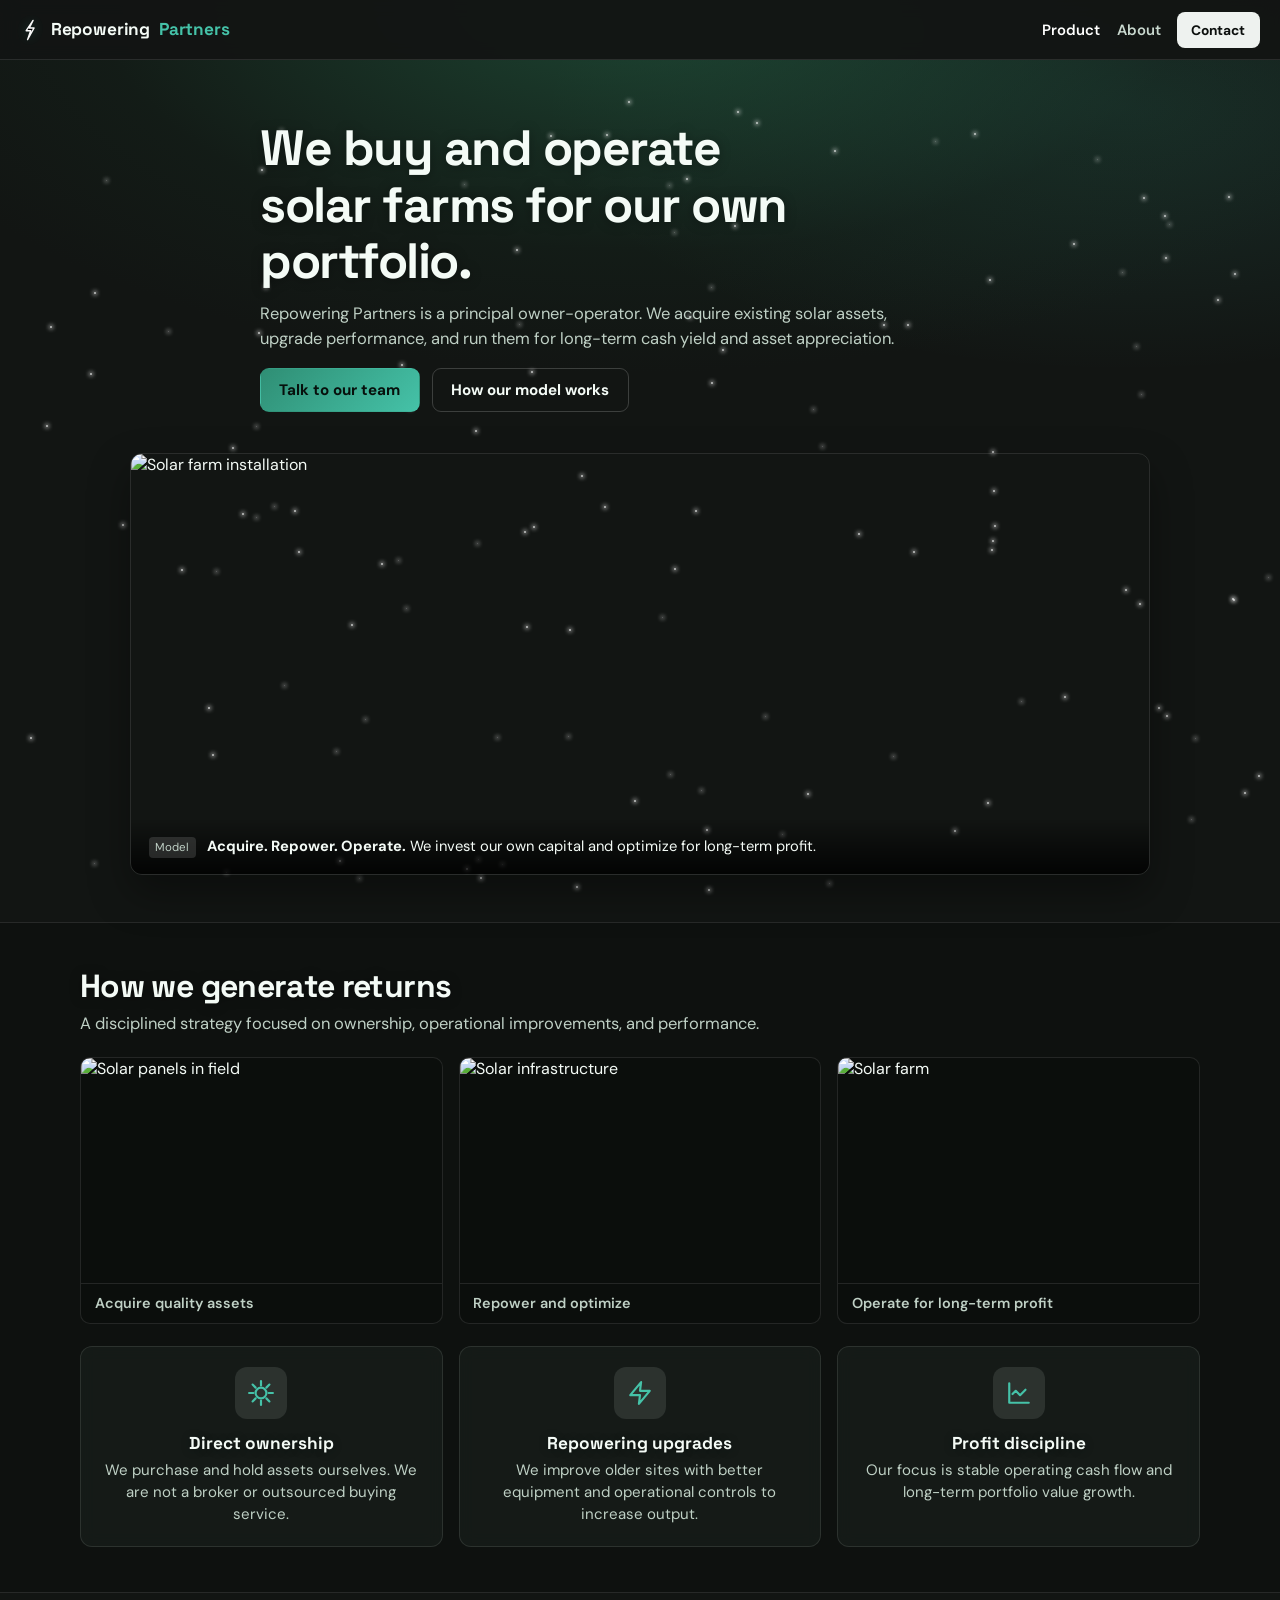
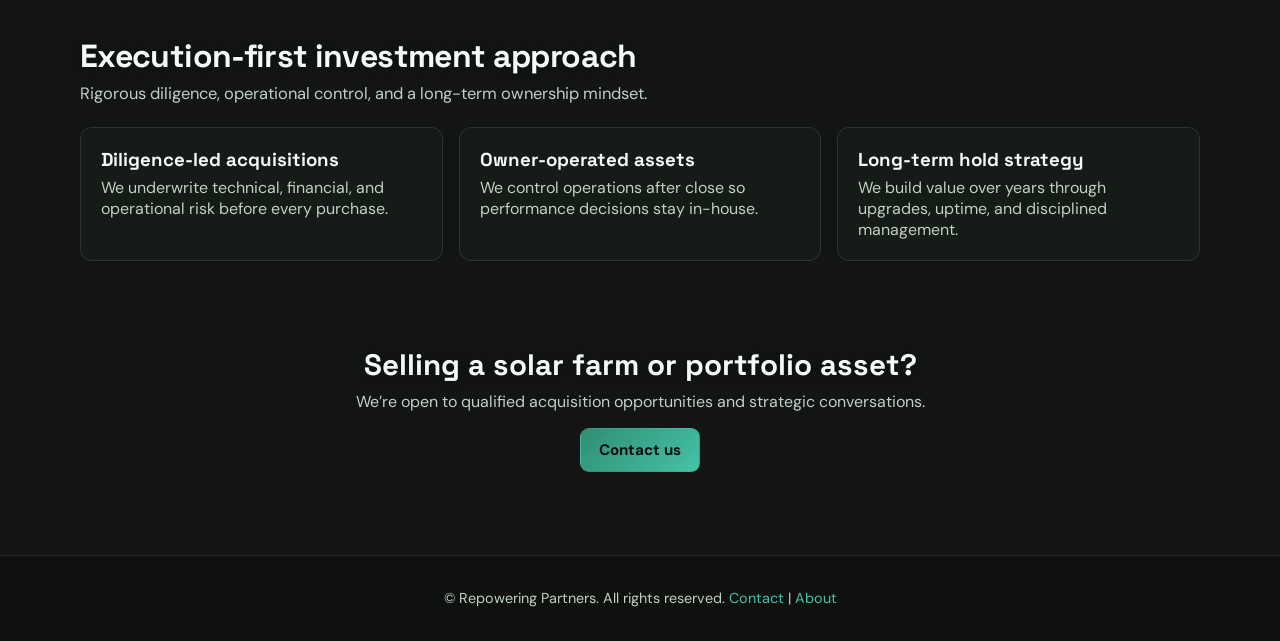
==== commit f6a373a6: "t" ====
--- a/index.html
+++ b/index.html
@@ -4,7 +4,7 @@
   <meta charset="UTF-8" />
   <meta name="viewport" content="width=device-width, initial-scale=1.0" />
   <title>Repowering Partners — Acquire. Repower. Operate.</title>
-  <link rel="icon" type="image/svg+xml" href="favicon.svg" />
+  <link rel="icon" type="image/svg+xml" href="favicon.svg" id="site-favicon" />
   <link rel="preconnect" href="https://fonts.googleapis.com" />
   <link rel="preconnect" href="https://fonts.gstatic.com" crossorigin />
   <link href="https://fonts.googleapis.com/css2?family=DM+Sans:ital,opsz,wght@0,9..40,400;0,9..40,500;0,9..40,600;0,9..40,700&display=swap" rel="stylesheet" />
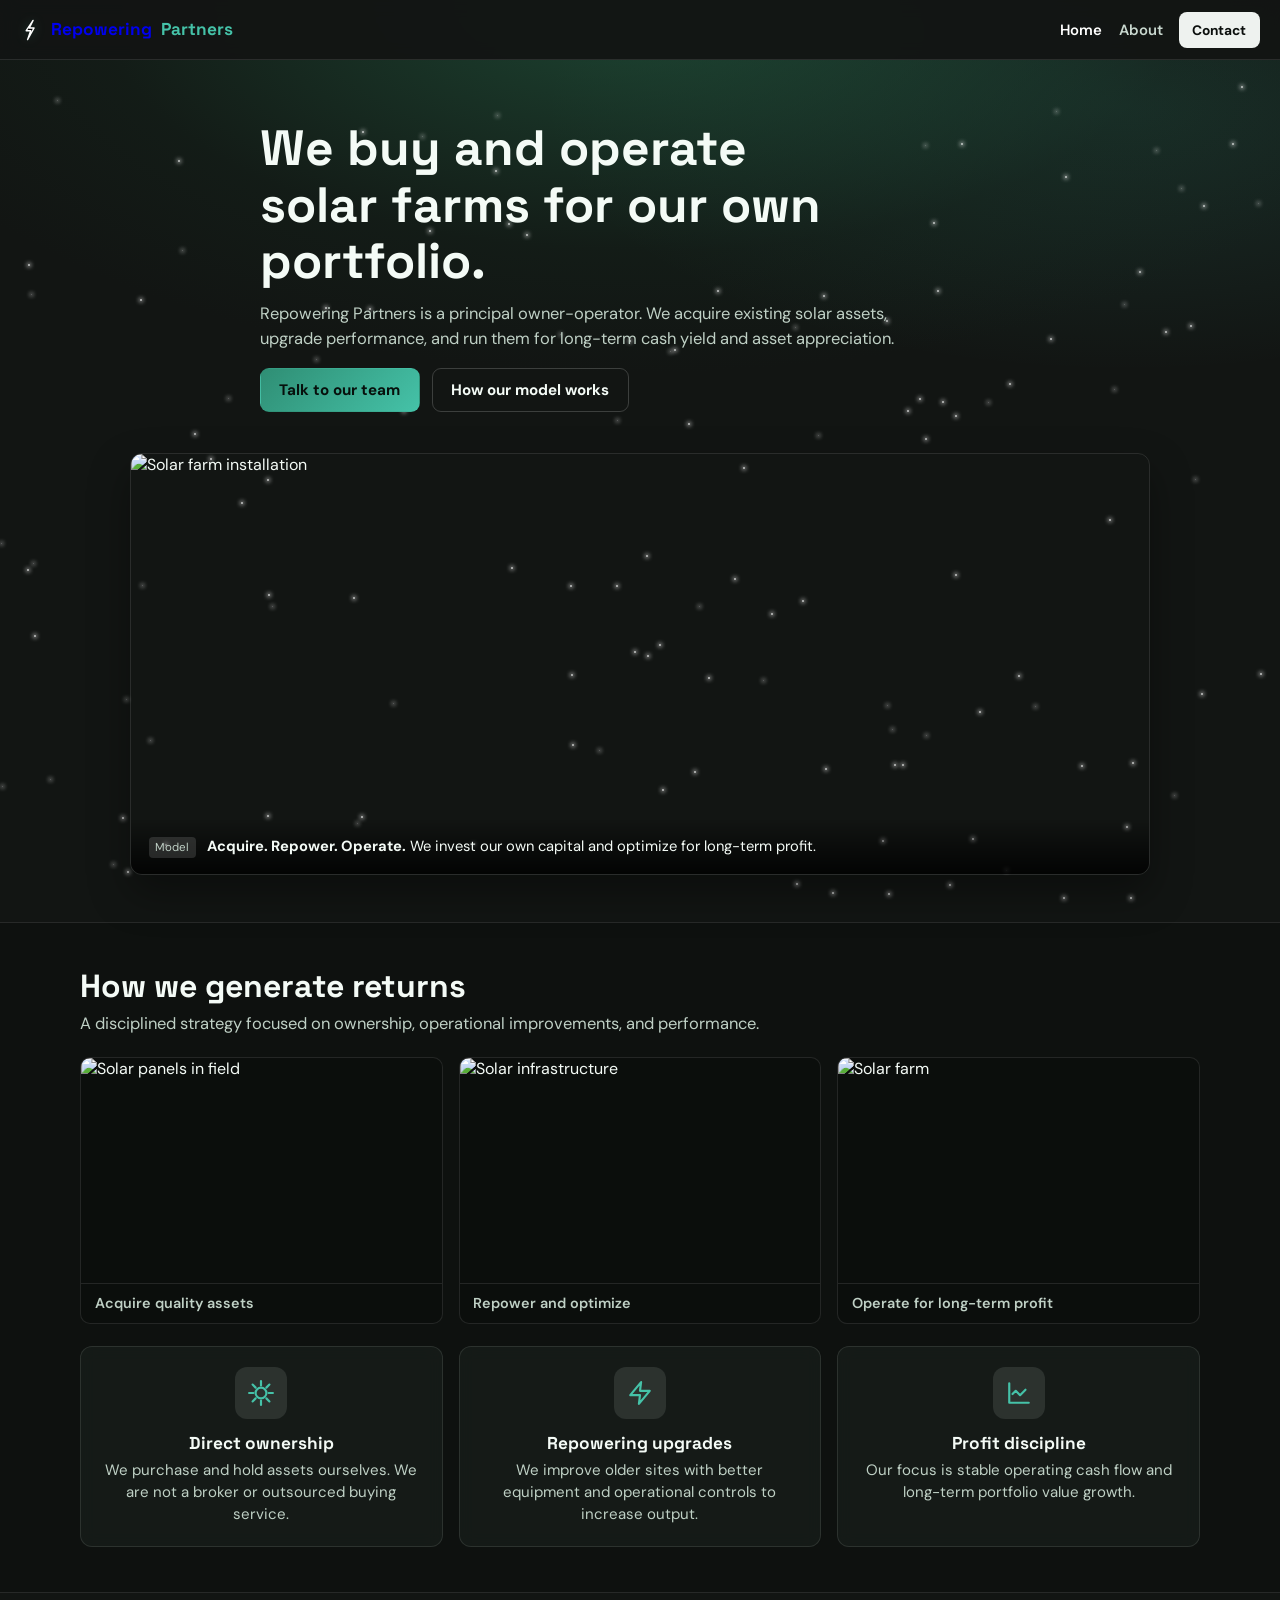
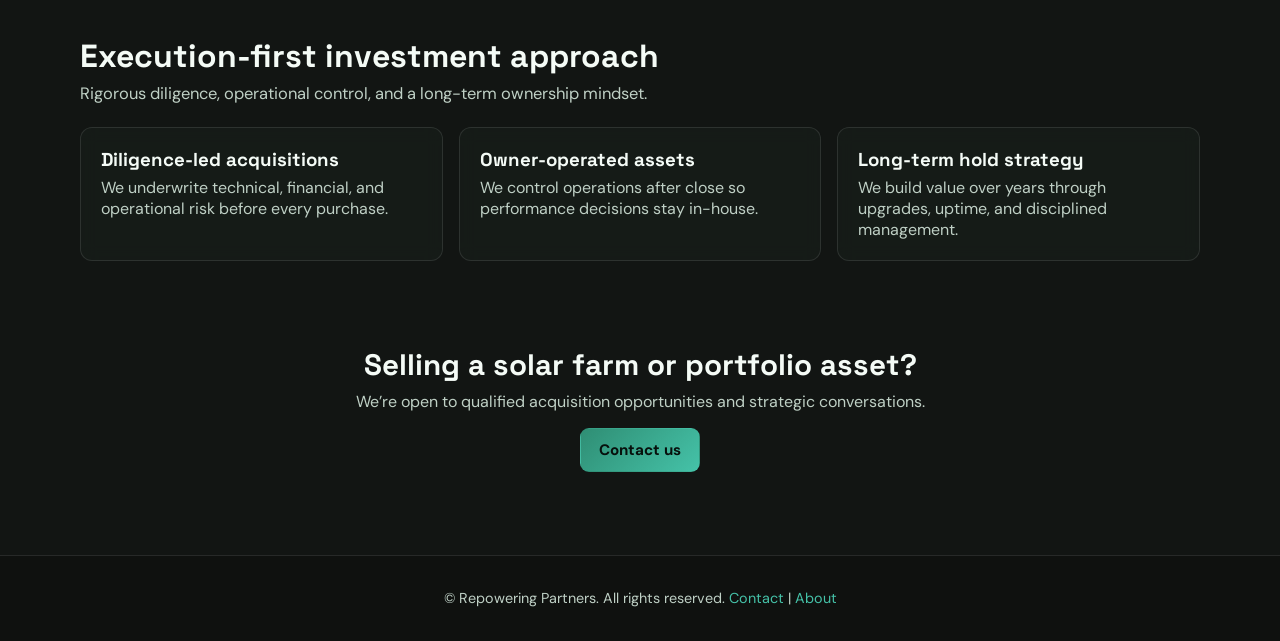
==== commit c5007cf1: "t" ====
--- a/index.html
+++ b/index.html
@@ -24,7 +24,7 @@
 
     <nav class="navbar__nav" id="main-nav" aria-label="Main navigation">
       <ul class="navbar__links">
-        <li><a href="index.html">Product</a></li>
+        <li><a href="index.html">Home</a></li>
         <li><a href="about.html">About</a></li>
       </ul>
       <a href="contact.html" class="btn--nav">Contact</a>
--- a/css/styles.css
+++ b/css/styles.css
@@ -1,4 +1,3 @@
-/* ===== Design tokens ===== */
 :root {
   --bg: #121513;
   --bg-elevated: #1a1f1b;
@@ -16,7 +15,6 @@
   --shadow: 0 14px 34px rgba(0, 0, 0, 0.28);
 }
 
-/* ===== Reset & base ===== */
 *, *::before, *::after { box-sizing: border-box; }
 html { scroll-behavior: smooth; }
 
@@ -39,16 +37,13 @@
   font-family: 'Space Grotesk', system-ui, -apple-system, sans-serif;
 }
 
-a { color: inherit; }
-
-/* ===== Starfield ===== */
+/* Starfield */
 .starfield {
   position: fixed;
   inset: 0;
   z-index: -2;
   background: var(--bg);
 }
-
 .starfield::before {
   content: '';
   position: absolute;
@@ -57,15 +52,8 @@
   background:
     radial-gradient(ellipse 85% 56% at 50% 0%, rgba(37, 103, 72, 0.58) 0%, rgba(22, 47, 34, 0.25) 50%, transparent 74%),
     radial-gradient(ellipse 70% 45% at 88% 12%, rgba(69, 194, 168, 0.14) 0%, transparent 65%);
-  pointer-events: none;
-}
-
-.stars {
-  position: absolute;
-  inset: 0;
-  z-index: 0;
-}
-
+}
+.stars { position: absolute; inset: 0; }
 .star {
   position: absolute;
   width: 2px;
@@ -75,27 +63,21 @@
   box-shadow: 0 0 4px 1px var(--star-color);
   animation: twinkle linear infinite, drift 25s ease-in-out infinite;
 }
-
 .star.star--dim {
   width: 1px;
   height: 1px;
   background: var(--star-dim);
   animation: twinkle 4s linear 1s infinite, drift 35s ease-in-out infinite;
 }
-
-@keyframes twinkle {
-  0%, 100% { opacity: 0.35; }
-  50% { opacity: 1; }
-}
-
+@keyframes twinkle { 0%,100%{opacity:.35} 50%{opacity:1} }
 @keyframes drift {
-  0%, 100% { transform: translate(0, 0); }
-  25% { transform: translate(3px, -2px); }
-  50% { transform: translate(-2px, 2px); }
-  75% { transform: translate(-3px, -1px); }
-}
-
-/* ===== Navbar ===== */
+  0%,100%{transform:translate(0,0)}
+  25%{transform:translate(3px,-2px)}
+  50%{transform:translate(-2px,2px)}
+  75%{transform:translate(-3px,-1px)}
+}
+
+/* Navbar */
 .navbar {
   position: fixed;
   inset: 0 0 auto 0;
@@ -103,39 +85,36 @@
   display: flex;
   align-items: center;
   justify-content: space-between;
+  min-height: 60px;
   padding: 0.7rem 1.25rem;
   background: rgba(18, 21, 19, 0.95);
   border-bottom: 1px solid var(--border);
   backdrop-filter: blur(8px);
 }
-
-.navbar.scrolled {
-  background: rgba(18, 21, 19, 0.98);
-}
+.navbar.scrolled { background: rgba(18, 21, 19, 0.98); }
 
 .navbar__brand {
   display: inline-flex;
   align-items: center;
-  gap: 0.5rem;
+  gap: 0.55rem;
   text-decoration: none;
   font-size: 1.08rem;
   font-weight: 700;
-  letter-spacing: -0.01em;
-}
-
+  line-height: 1;
+}
+.navbar__brand span { color: var(--accent-teal-bright); }
 .navbar__logo {
-  opacity: 0.95;
-  flex-shrink: 0;
-}
-
-.navbar__brand span { color: var(--accent-teal-bright); }
+  width: 22px;
+  height: 22px;
+  display: block;
+  filter: drop-shadow(0 0 6px rgba(69, 194, 168, 0.22));
+}
 
 .navbar__nav {
   display: flex;
   align-items: center;
   gap: 1rem;
 }
-
 .navbar__links {
   display: flex;
   align-items: center;
@@ -144,27 +123,14 @@
   margin: 0;
   padding: 0;
 }
-
-.navbar__links li,
-.navbar__links li::marker {
-  list-style: none;
-  content: '';
-}
-
 .navbar__links a {
   color: #c9d8cf;
   text-decoration: none;
   font-size: 0.93rem;
   font-weight: 600;
-  transition: color 0.2s ease;
-}
-
+}
 .navbar__links a:hover,
-.navbar__links a.active {
-  color: #ffffff;
-}
-
-.navbar__toggle { display: none; } /* ensures no mystery white dot */
+.navbar__links a.active { color: #fff; }
 
 .btn--nav {
   display: inline-flex;
@@ -178,18 +144,11 @@
   font-size: 0.86rem;
   font-weight: 700;
   text-decoration: none;
-  border: 1px solid transparent;
-  transition: transform 0.2s ease, background 0.2s ease, border-color 0.2s ease;
-}
-
-.btn--nav:hover {
-  background: #fff;
-  transform: translateY(-1px);
-}
-
+}
 .btn--nav.active {
-  border-color: rgba(69, 194, 168, 0.5);
-}
+  outline: 1px solid rgba(69, 194, 168, 0.55);
+}
+.navbar__toggle { display: none; }
 
 .navbar__brand:focus-visible,
 .navbar__links a:focus-visible,
@@ -198,45 +157,36 @@
   outline-offset: 3px;
 }
 
-/* ===== Layout ===== */
+/* Layout */
 main {
   padding-top: 72px;
   padding-bottom: 2.2rem;
   min-height: 100vh;
 }
-
 .container {
   width: min(1120px, 100% - 2.5rem);
   margin-inline: auto;
 }
-
 .container--narrow {
   width: min(760px, 100% - 2.5rem);
 }
-
 .container--form {
-  width: min(620px, 100% - 2.5rem);
-}
-
-.section {
-  padding: 2.8rem 0;
-}
-
+  max-width: 620px;
+  margin-inline: auto;
+}
+.section { padding: 2.8rem 0; }
 .section--alt {
   background: rgba(0, 0, 0, 0.18);
   border-top: 1px solid var(--border);
   border-bottom: 1px solid var(--border);
 }
 
-/* ===== Typography ===== */
+/* Typography blocks */
 .section-title {
   margin: 0 0 0.35rem;
   font-size: clamp(1.5rem, 2.9vw, 2rem);
   line-height: 1.2;
-  letter-spacing: -0.02em;
-  text-shadow: 0 1px 12px rgba(0, 0, 0, 0.35);
-}
-
+}
 .section-subtitle {
   margin: 0 0 1.25rem;
   color: var(--text-muted);
@@ -245,14 +195,8 @@
   max-width: 44rem;
 }
 
-.hero {
-  padding: 2.5rem 0 2.8rem;
-}
-
-.hero--home {
-  padding: 3rem 0 2.6rem;
-}
-
+.hero { padding: 2.5rem 0 2.8rem; }
+.hero--home { padding: 3rem 0 2.6rem; }
 .hero__badge {
   display: inline-block;
   margin: 0 0 0.95rem;
@@ -262,20 +206,14 @@
   border: 1px solid var(--border);
   color: var(--text-muted);
   font-size: 0.82rem;
-  letter-spacing: 0.02em;
-}
-
+}
 .hero__title {
   margin: 0 0 0.7rem;
   font-size: clamp(2rem, 4.4vw, 3.1rem);
   line-height: 1.14;
-  letter-spacing: -0.03em;
   max-width: 18ch;
-  text-shadow: 0 1px 12px rgba(0, 0, 0, 0.35);
-}
-
+}
 .hero__title span { color: var(--accent-teal-bright); }
-
 .hero__subtitle {
   margin: 0 0 1rem;
   color: var(--text-muted);
@@ -283,15 +221,14 @@
   line-height: 1.55;
   font-size: 1.03rem;
 }
-
 .hero__cta {
   display: flex;
   flex-wrap: wrap;
   gap: 0.75rem;
-  align-items: center; /* fixes misalignment */
-}
-
-/* ===== Buttons ===== */
+  align-items: center;
+}
+
+/* Buttons */
 .btn {
   display: inline-flex;
   align-items: center;
@@ -304,52 +241,35 @@
   font-size: 0.95rem;
   font-weight: 700;
   cursor: pointer;
-  transition: transform 0.22s ease, box-shadow 0.22s ease, background 0.22s ease, color 0.22s ease;
-}
-
+}
 .btn--primary {
   background: linear-gradient(135deg, var(--accent-teal), var(--accent-teal-bright));
   color: #07100c;
 }
-
-.btn--primary:hover {
-  transform: translateY(-2px);
-  box-shadow: 0 10px 24px rgba(53, 162, 135, 0.38);
-}
-
 .btn--outline {
   background: transparent;
   border-color: var(--border-strong);
   color: var(--text-primary);
 }
 
-.btn--outline:hover {
-  background: rgba(255, 255, 255, 0.06);
-  transform: translateY(-2px);
-}
-
-/* ===== Cards ===== */
+/* Cards */
 .card {
   background: var(--bg-card);
   border: 1px solid var(--border);
   border-radius: 12px;
   padding: 1.25rem;
   backdrop-filter: blur(8px);
-  transition: border-color 0.25s ease, transform 0.25s ease, box-shadow 0.25s ease;
-}
-
+}
 .card:hover {
   border-color: var(--border-strong);
   transform: translateY(-3px);
   box-shadow: var(--shadow);
 }
 
-/* ===== Product preview ===== */
-.product-preview {
-  padding: 0 0 2.9rem;
-}
-
+/* Product preview */
+.product-preview { padding: 0 0 2.9rem; }
 .product-preview__frame {
+  position: relative;
   border: 1px solid var(--border);
   border-radius: 12px;
   overflow: hidden;
@@ -357,26 +277,19 @@
   max-width: 1020px;
   margin: 0 auto;
 }
-
 .product-preview__img {
   display: block;
   width: 100%;
-  height: clamp(240px, 42vw, 420px); /* normalized image height */
+  height: clamp(240px, 42vw, 420px);
   object-fit: cover;
 }
-
 .product-preview__overlay {
   position: absolute;
   inset: auto 0 0 0;
   padding: 1rem 1.1rem;
   background: linear-gradient(to top, rgba(0, 0, 0, 0.82), rgba(0, 0, 0, 0));
 }
-
-.product-preview__caption {
-  color: var(--text-primary);
-  font-size: 0.92rem;
-}
-
+.product-preview__caption { color: var(--text-primary); font-size: 0.92rem; }
 .product-preview__badge {
   display: inline-block;
   margin-right: 0.45rem;
@@ -387,17 +300,13 @@
   background: rgba(255, 255, 255, 0.13);
 }
 
-/* ensure overlay positioning works */
-.product-preview__frame { position: relative; }
-
-/* ===== Image row ===== */
+/* Image + feature grids */
 .image-row {
   display: grid;
   grid-template-columns: repeat(3, minmax(0, 1fr));
   gap: 1rem;
   margin-bottom: 1.4rem;
 }
-
 .image-card {
   margin: 0;
   border: 1px solid var(--border);
@@ -405,14 +314,12 @@
   overflow: hidden;
   background: rgba(0, 0, 0, 0.16);
 }
-
 .image-card img {
   width: 100%;
-  height: clamp(170px, 24vw, 225px); /* reduced from very tall */
+  height: clamp(170px, 24vw, 225px);
   object-fit: cover;
   display: block;
 }
-
 .image-card figcaption {
   padding: 0.65rem 0.85rem;
   color: var(--text-muted);
@@ -421,17 +328,12 @@
   border-top: 1px solid var(--border);
 }
 
-/* ===== Feature grid ===== */
 .grid-3 {
   display: grid;
   grid-template-columns: repeat(3, minmax(0, 1fr));
   gap: 1rem;
 }
-
-.feature-card {
-  text-align: center;
-}
-
+.feature-card { text-align: center; }
 .feature-card__icon {
   width: 52px;
   height: 52px;
@@ -443,18 +345,8 @@
   align-items: center;
   justify-content: center;
 }
-
-.feature-card__icon svg {
-  width: 26px;
-  height: 26px;
-}
-
-.feature-card h3 {
-  margin: 0 0 0.4rem;
-  font-size: 1.08rem;
-  text-shadow: 0 1px 10px rgba(0, 0, 0, 0.3);
-}
-
+.feature-card__icon svg { width: 26px; height: 26px; }
+.feature-card h3 { margin: 0 0 0.4rem; font-size: 1.08rem; }
 .feature-card p {
   margin: 0;
   color: var(--text-muted);
@@ -462,7 +354,7 @@
   line-height: 1.45;
 }
 
-/* ===== About ===== */
+/* About page */
 .about-hero-image {
   margin: 0 auto 1.5rem;
   max-width: 860px;
@@ -470,14 +362,12 @@
   overflow: hidden;
   border: 1px solid var(--border);
 }
-
 .about-hero-image img {
   width: 100%;
-  height: clamp(220px, 35vw, 360px); /* constrained */
+  height: clamp(220px, 35vw, 360px);
   object-fit: cover;
   display: block;
 }
-
 .about-intro {
   max-width: 760px;
   margin: 0 auto 1.8rem;
@@ -485,17 +375,13 @@
   font-size: 1.03rem;
   line-height: 1.6;
 }
-
-.about-intro p {
-  margin: 0 0 0.9rem;
-}
+.about-intro p { margin: 0 0 0.9rem; }
 
 .values-list {
   list-style: none;
   margin: 1.2rem 0 0;
   padding: 0;
 }
-
 .values-list li {
   display: flex;
   gap: 0.85rem;
@@ -503,32 +389,22 @@
   padding: 0.72rem 0;
   border-bottom: 1px solid var(--border);
 }
-
 .values-list li:last-child { border-bottom: none; }
-
 .values-list strong {
   min-width: 152px;
   color: var(--accent-teal-bright);
 }
-
-.values-list span {
-  color: var(--text-muted);
-}
-
-/* ===== Contact form ===== */
-.form-card {
-  padding: 1.4rem;
-}
-
+.values-list span { color: var(--text-muted); }
+
+/* Contact page */
+.form-card { padding: 1.4rem; }
 .form-group { margin-bottom: 1rem; }
-
 .form-group label {
   display: block;
   margin-bottom: 0.38rem;
   font-size: 0.92rem;
   font-weight: 600;
 }
-
 .form-group input,
 .form-group textarea {
   width: 100%;
@@ -540,63 +416,40 @@
   font-size: 0.97rem;
   padding: 0.68rem 0.85rem;
 }
-
-.form-group textarea {
-  min-height: 130px;
-  resize: vertical;
-}
-
+.form-group textarea { min-height: 130px; resize: vertical; }
 .form-group input::placeholder,
 .form-group textarea::placeholder {
   color: var(--text-muted);
   opacity: 0.8;
 }
-
 .form-group input:focus,
 .form-group textarea:focus {
   outline: none;
   border-color: var(--accent-teal-bright);
   box-shadow: 0 0 0 3px rgba(69, 194, 168, 0.18);
 }
-
 .contact-info {
   margin-top: 1.2rem;
   padding-top: 1rem;
   border-top: 1px solid var(--border);
 }
-
-.contact-info p {
-  margin: 0.45rem 0;
-  color: var(--text-muted);
-}
-
-.contact-info a {
-  color: var(--accent-teal-bright);
-  text-decoration: none;
-}
-
-.contact-info a:hover {
-  text-decoration: underline;
-}
-
-/* ===== CTA strip ===== */
+.contact-info p { margin: 0.45rem 0; color: var(--text-muted); }
+.contact-info a { color: var(--accent-teal-bright); text-decoration: none; }
+.contact-info a:hover { text-decoration: underline; }
+
+/* CTA + footer */
 .cta-strip {
   text-align: center;
   padding: 2.5rem 0 2rem;
 }
-
 .cta-strip__title {
   margin: 0 0 0.42rem;
   font-size: clamp(1.35rem, 2.7vw, 1.85rem);
-  text-shadow: 0 1px 12px rgba(0, 0, 0, 0.35);
-}
-
+}
 .cta-strip__text {
   margin: 0 0 1rem;
   color: var(--text-muted);
 }
-
-/* ===== Footer ===== */
 .footer {
   margin-top: 1rem;
   padding: 1.2rem 1rem;
@@ -606,25 +459,18 @@
   text-align: center;
   font-size: 0.9rem;
 }
-
-.footer a {
-  color: var(--accent-teal-bright);
-  text-decoration: none;
-}
-
+.footer a { color: var(--accent-teal-bright); text-decoration: none; }
 .footer a:hover { text-decoration: underline; }
 
-/* ===== Animations ===== */
+/* Animations */
 @keyframes fade-in-up {
   from { opacity: 0; transform: translateY(18px); }
   to { opacity: 1; transform: translateY(0); }
 }
-
 .animate-in {
   opacity: 0;
   animation: fade-in-up 0.75s cubic-bezier(0.22, 1, 0.36, 1) forwards;
 }
-
 .animate-in--delay-1 { animation-delay: 0.1s; }
 .animate-in--delay-2 { animation-delay: 0.2s; }
 
@@ -634,91 +480,34 @@
   transition: opacity 0.65s cubic-bezier(0.22, 1, 0.36, 1),
               transform 0.65s cubic-bezier(0.22, 1, 0.36, 1);
 }
-
-.animate-on-scroll.is-visible {
-  opacity: 1;
-  transform: translateY(0);
-}
-
+.animate-on-scroll.is-visible { opacity: 1; transform: translateY(0); }
 .animate-on-scroll--delay-1 { transition-delay: 0.08s; }
 .animate-on-scroll--delay-2 { transition-delay: 0.16s; }
 .animate-on-scroll--stagger-0 { transition-delay: 0s; }
 .animate-on-scroll--stagger-1 { transition-delay: 0.08s; }
 .animate-on-scroll--stagger-2 { transition-delay: 0.16s; }
 
-/* ===== Responsive ===== */
 @media (max-width: 980px) {
   .grid-3 { grid-template-columns: 1fr 1fr; }
   .image-row { grid-template-columns: 1fr 1fr; }
 }
-
 @media (max-width: 760px) {
   .container,
-  .container--narrow,
-  .container--form {
+  .container--narrow {
     width: min(100% - 2rem, 100%);
   }
-
-  .navbar {
-    padding: 0.65rem 0.95rem;
-  }
-
-  .navbar__brand {
-    font-size: 0.98rem;
-  }
-
-  .navbar__links {
-    gap: 0.7rem;
-  }
-
+  .navbar { padding: 0.65rem 0.95rem; }
+  .navbar__logo { width: 20px; height: 20px; }
+  .navbar__brand { font-size: 0.98rem; }
+  .navbar__links { gap: 0.7rem; }
   .btn--nav {
     min-height: 34px;
     padding: 0.4rem 0.7rem;
     font-size: 0.82rem;
   }
-
-  .hero,
-  .hero--home {
-    padding: 2.1rem 0 2.2rem;
-  }
-
+  .hero, .hero--home { padding: 2.1rem 0 2.2rem; }
   .section { padding: 2.1rem 0; }
-
-  .image-row,
-  .grid-3 {
-    grid-template-columns: 1fr;
-  }
-
-  .values-list li {
-    flex-direction: column;
-    gap: 0.35rem;
-  }
-
-  .values-list strong {
-    min-width: 0;
-  }
-}
-/* ===== Logo / favicon visual polish ===== */
-.navbar {
-  min-height: 60px;
-}
-
-.navbar__brand {
-  line-height: 1;
-  gap: 0.55rem;
-}
-
-.navbar__logo {
-  width: 22px;
-  height: 22px;
-  display: block;
-  opacity: 0.98;
-  filter: drop-shadow(0 0 6px rgba(69, 194, 168, 0.22));
-}
-
-@media (max-width: 760px) {
-  .navbar__logo {
-    width: 20px;
-    height: 20px;
-  }
+  .image-row, .grid-3 { grid-template-columns: 1fr; }
+  .values-list li { flex-direction: column; gap: 0.35rem; }
+  .values-list strong { min-width: 0; }
 }
